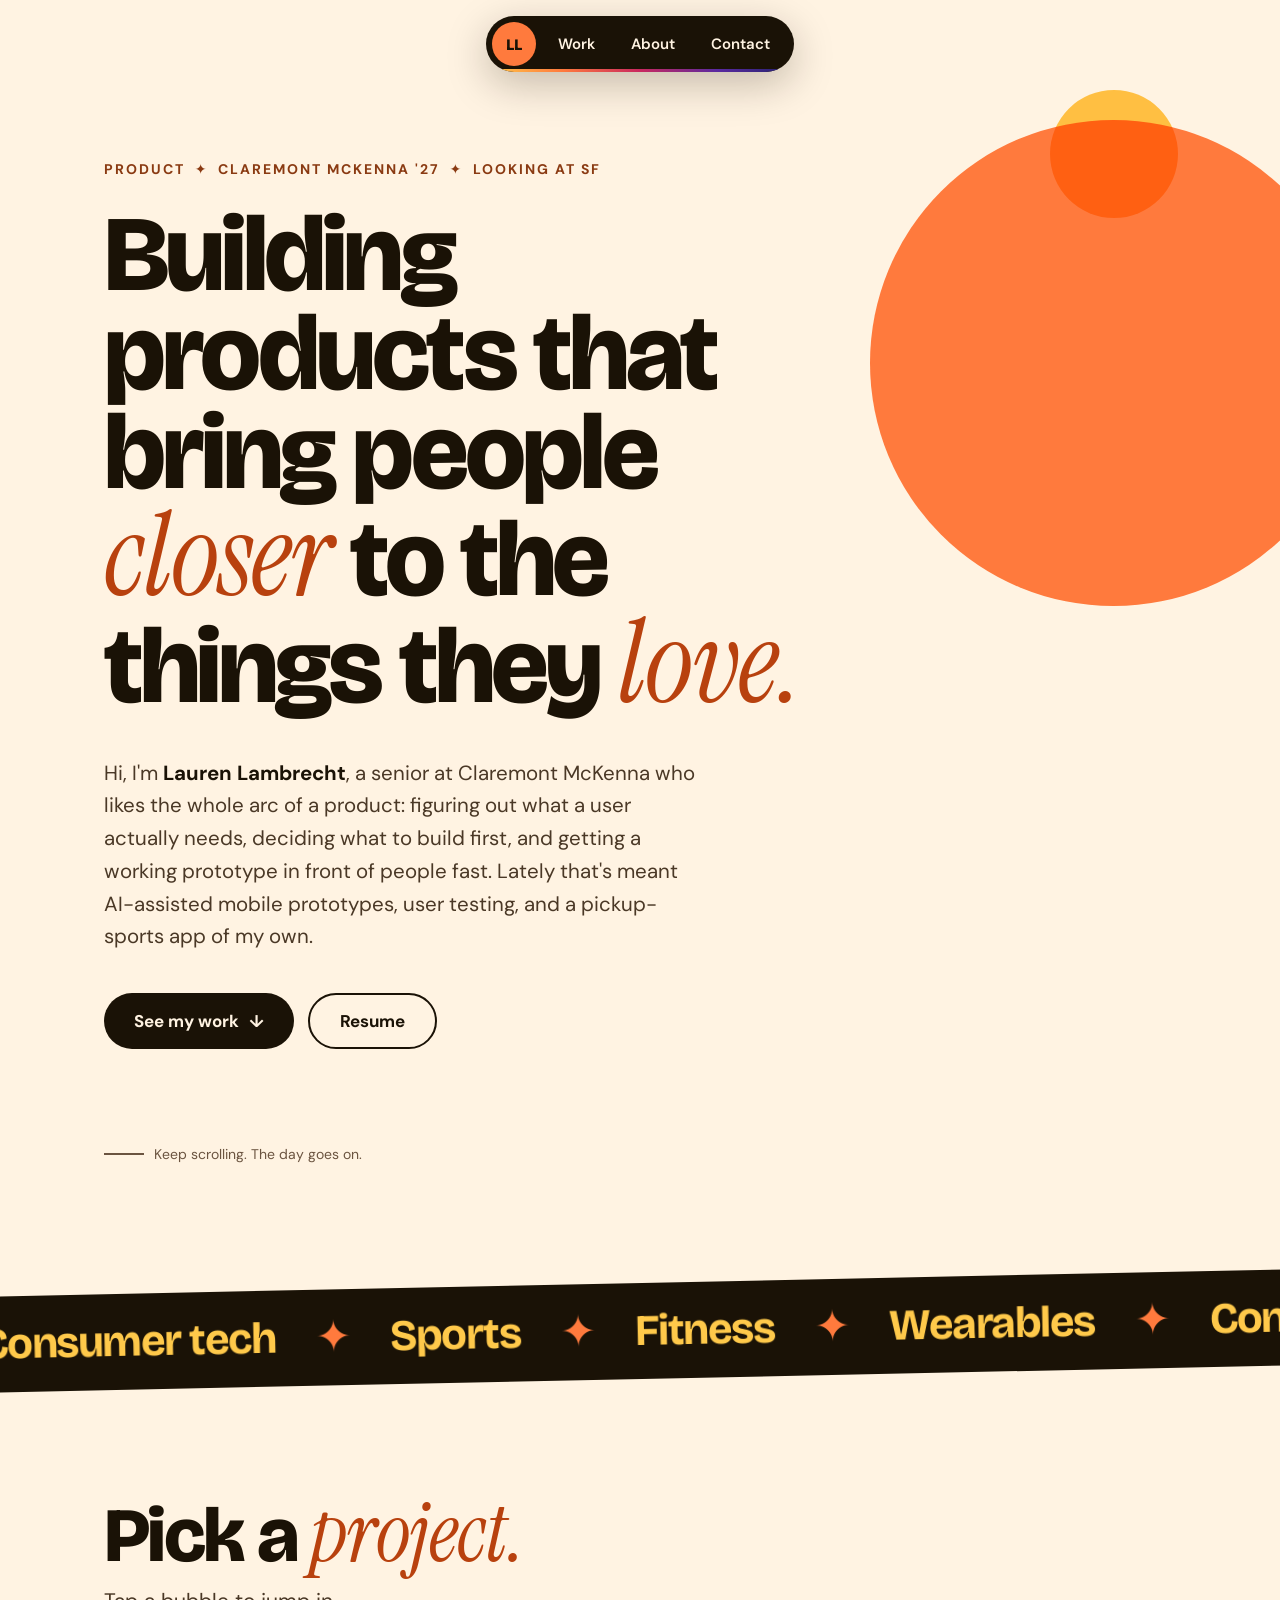
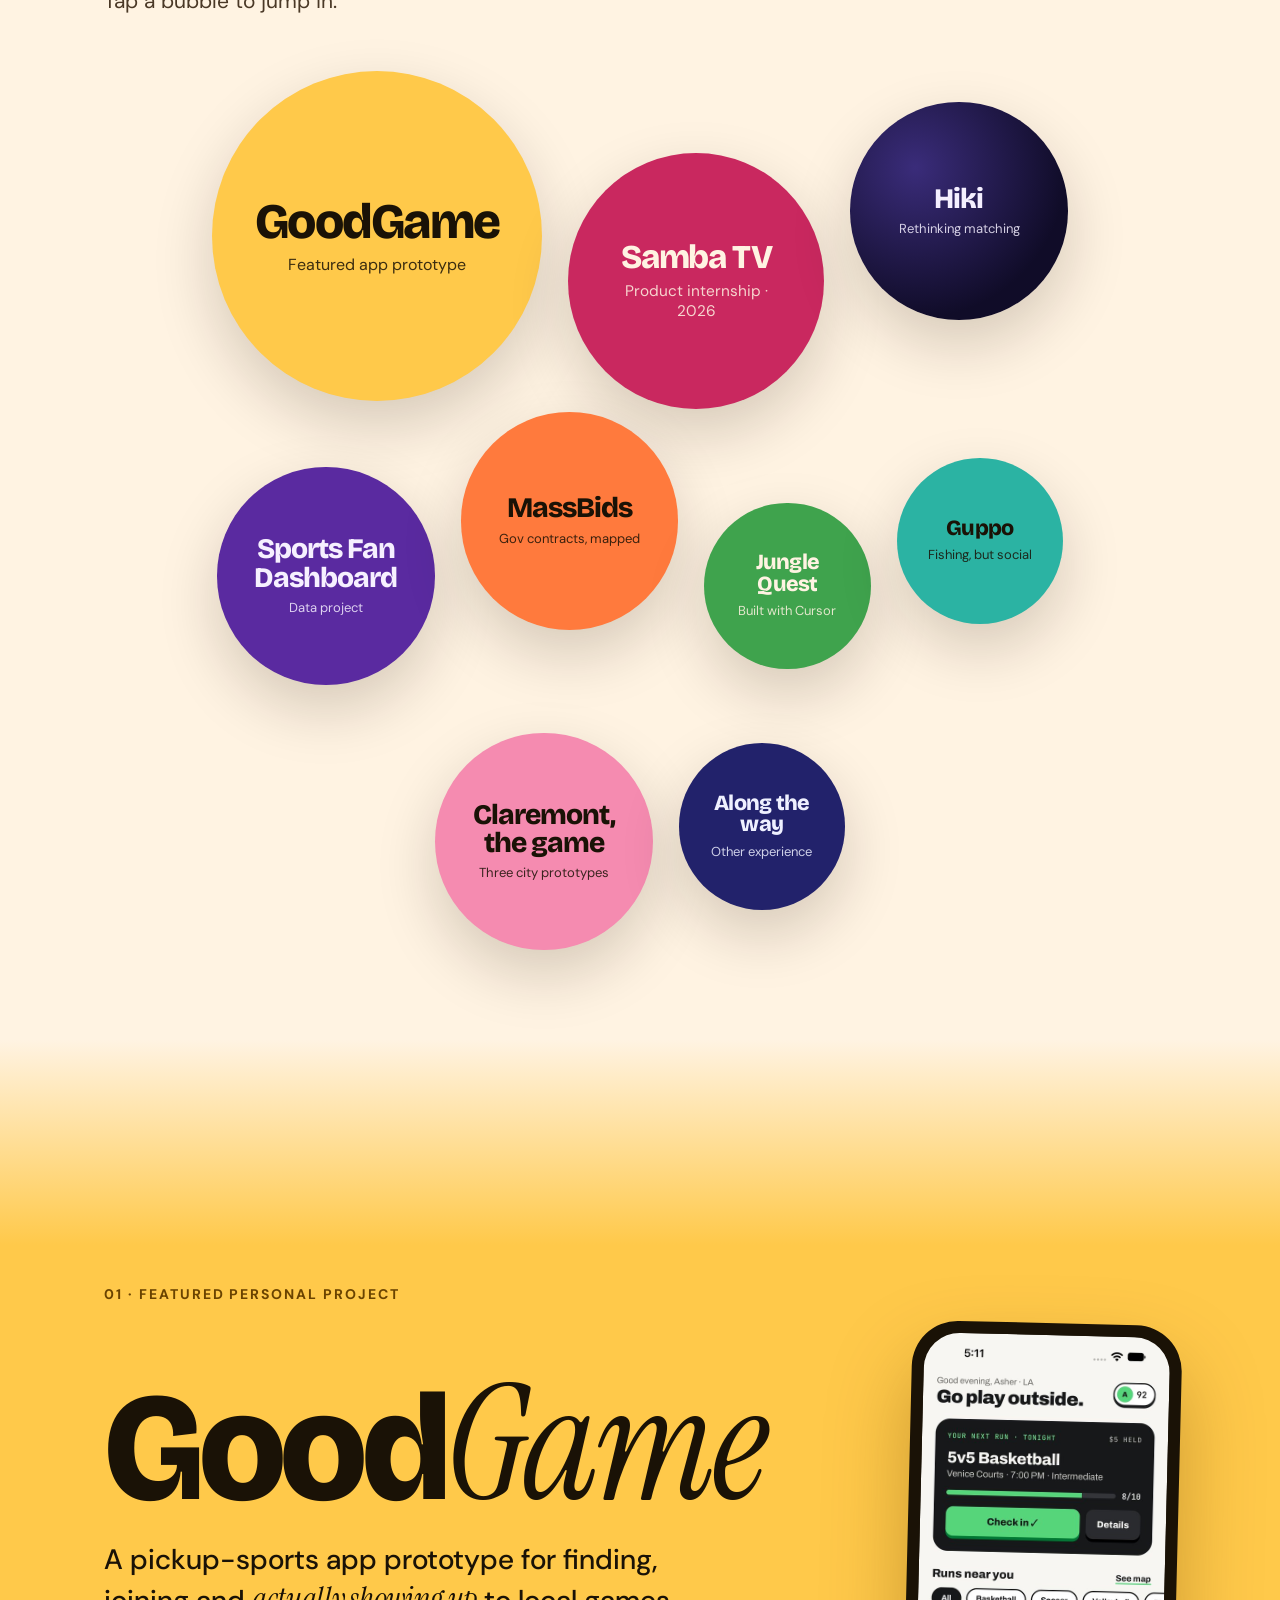
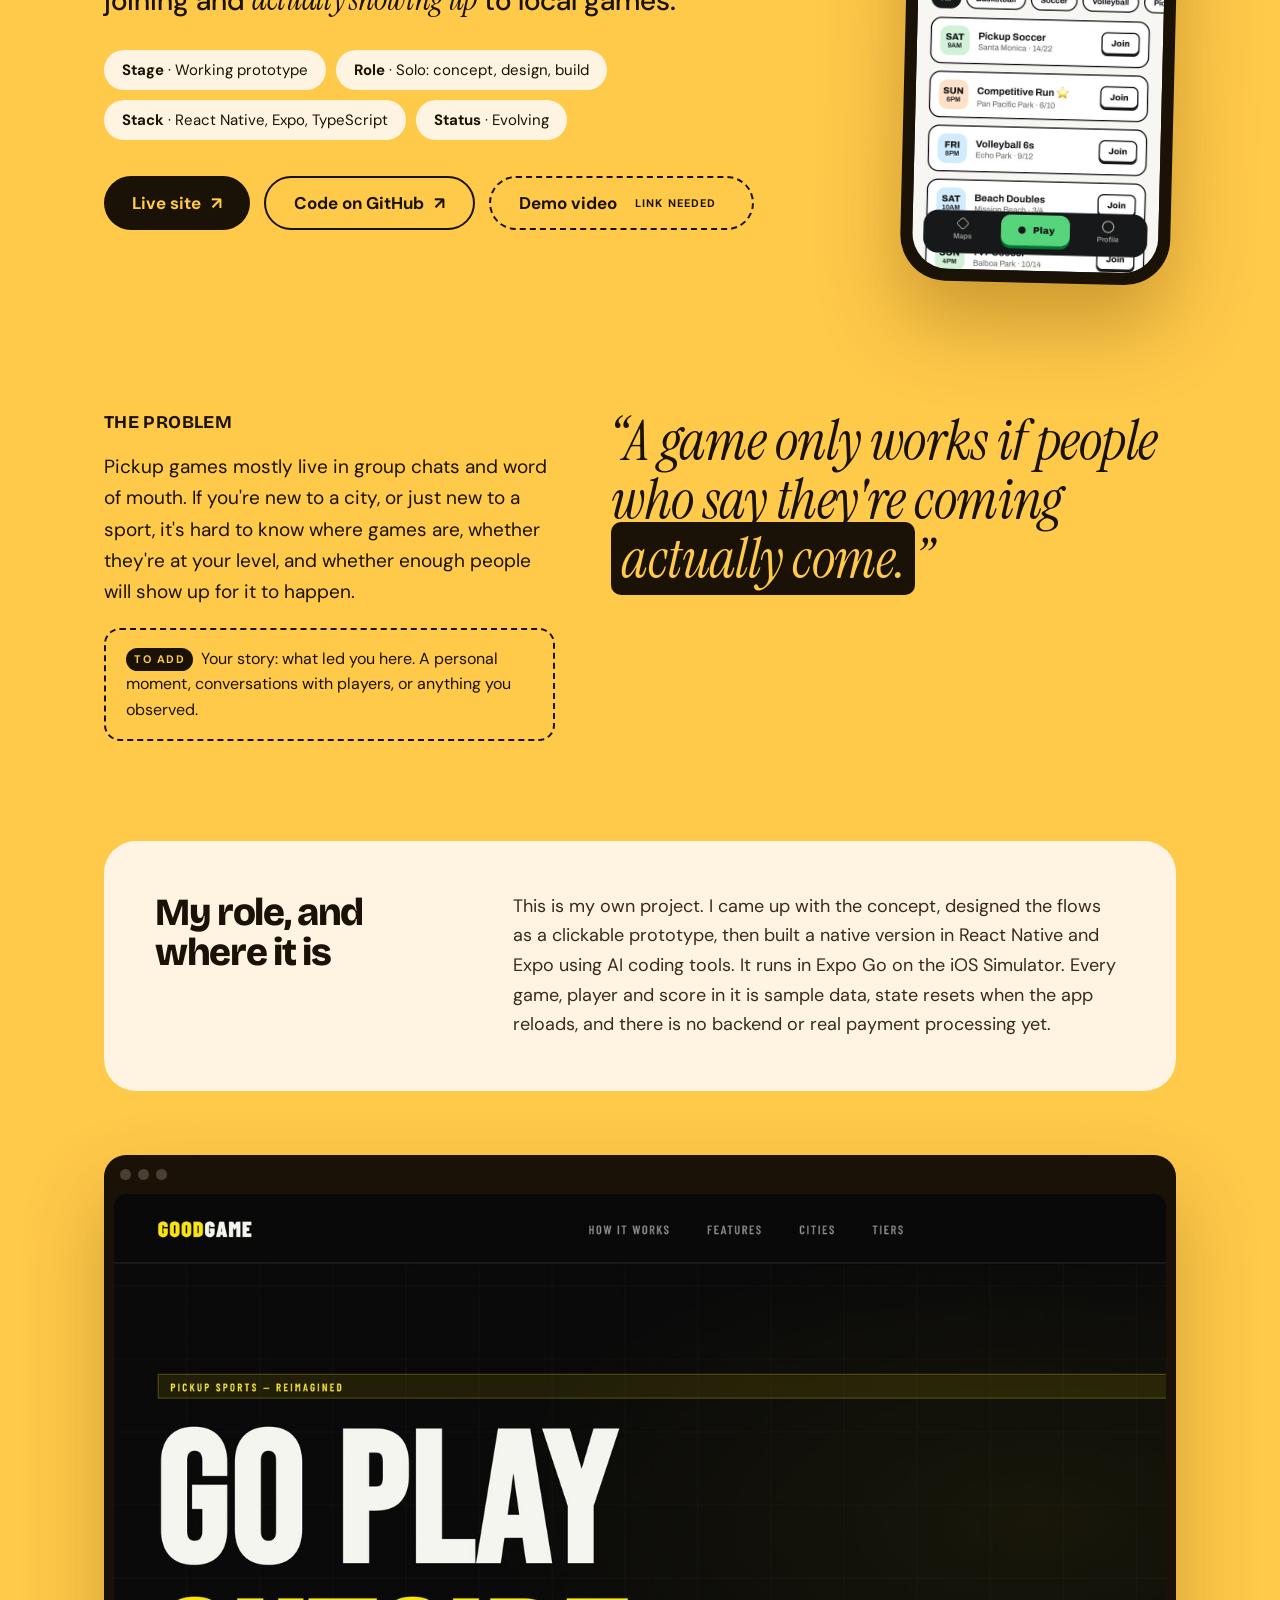
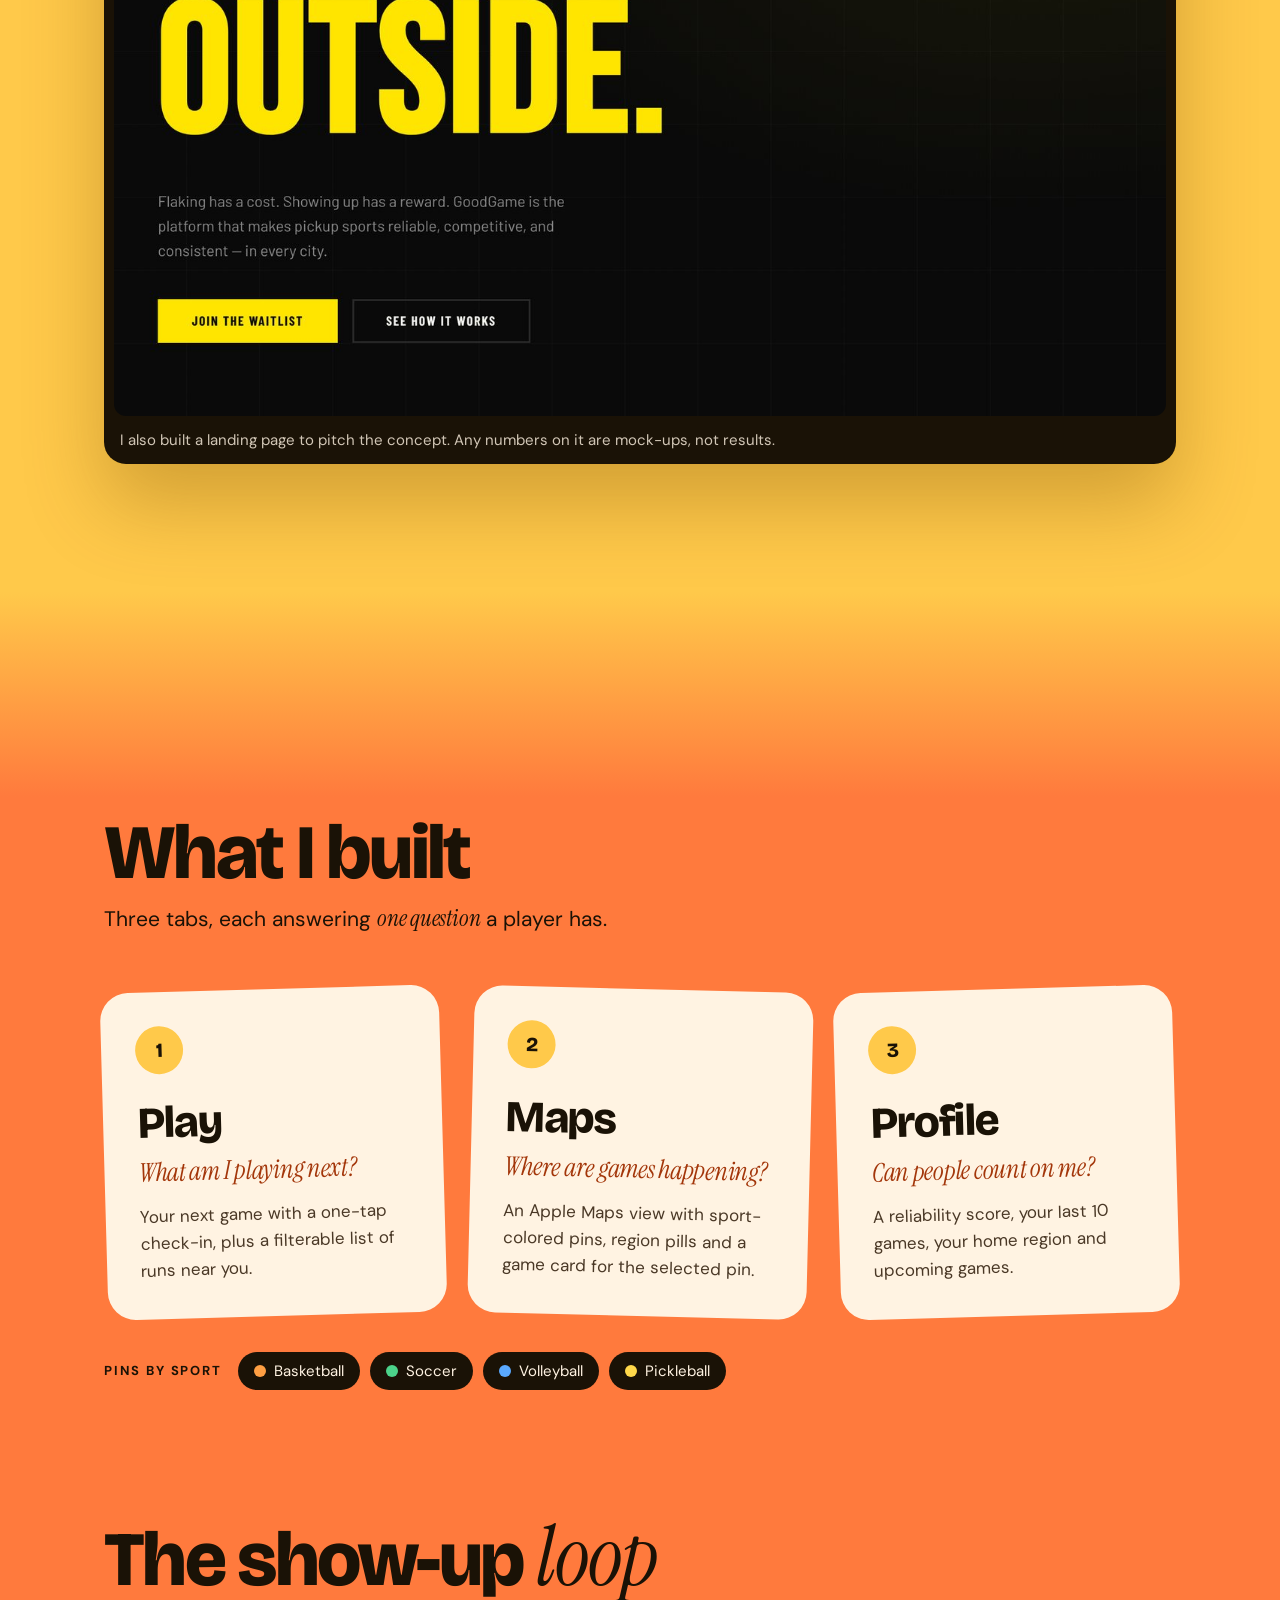
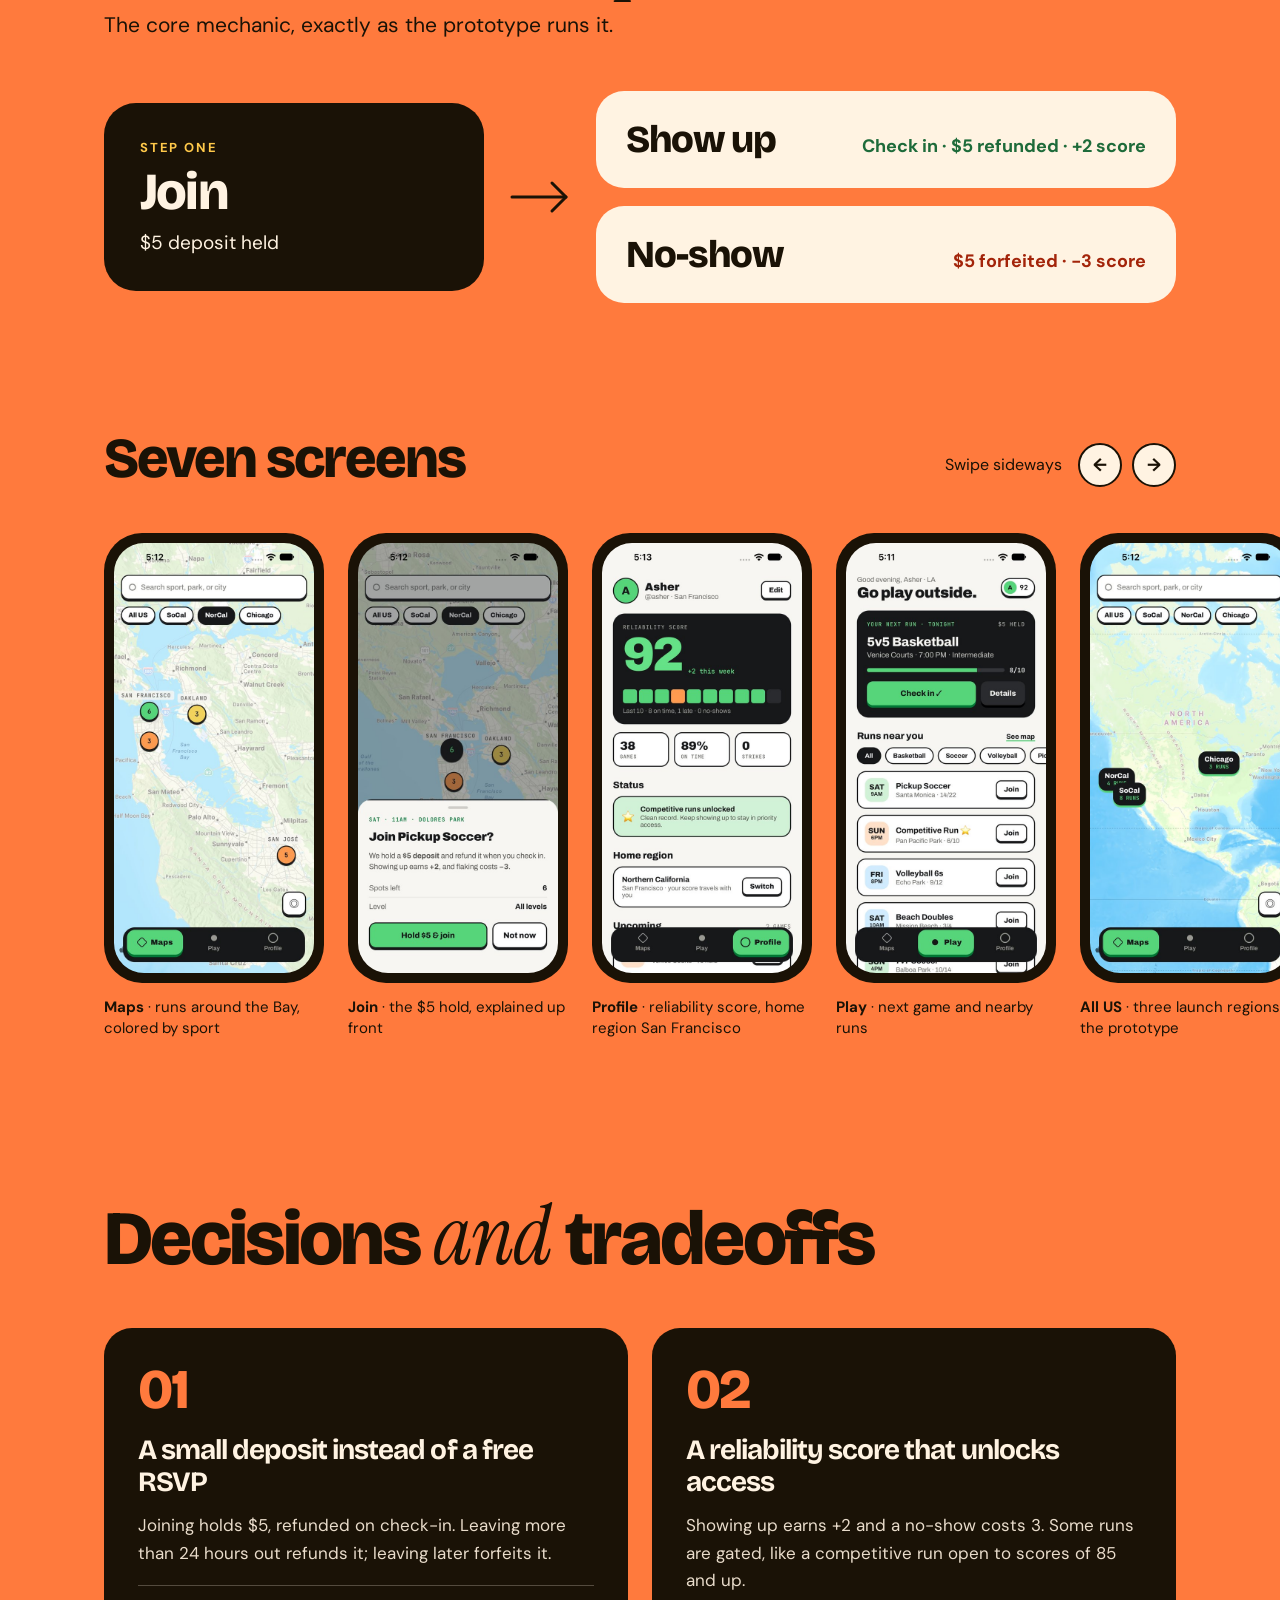
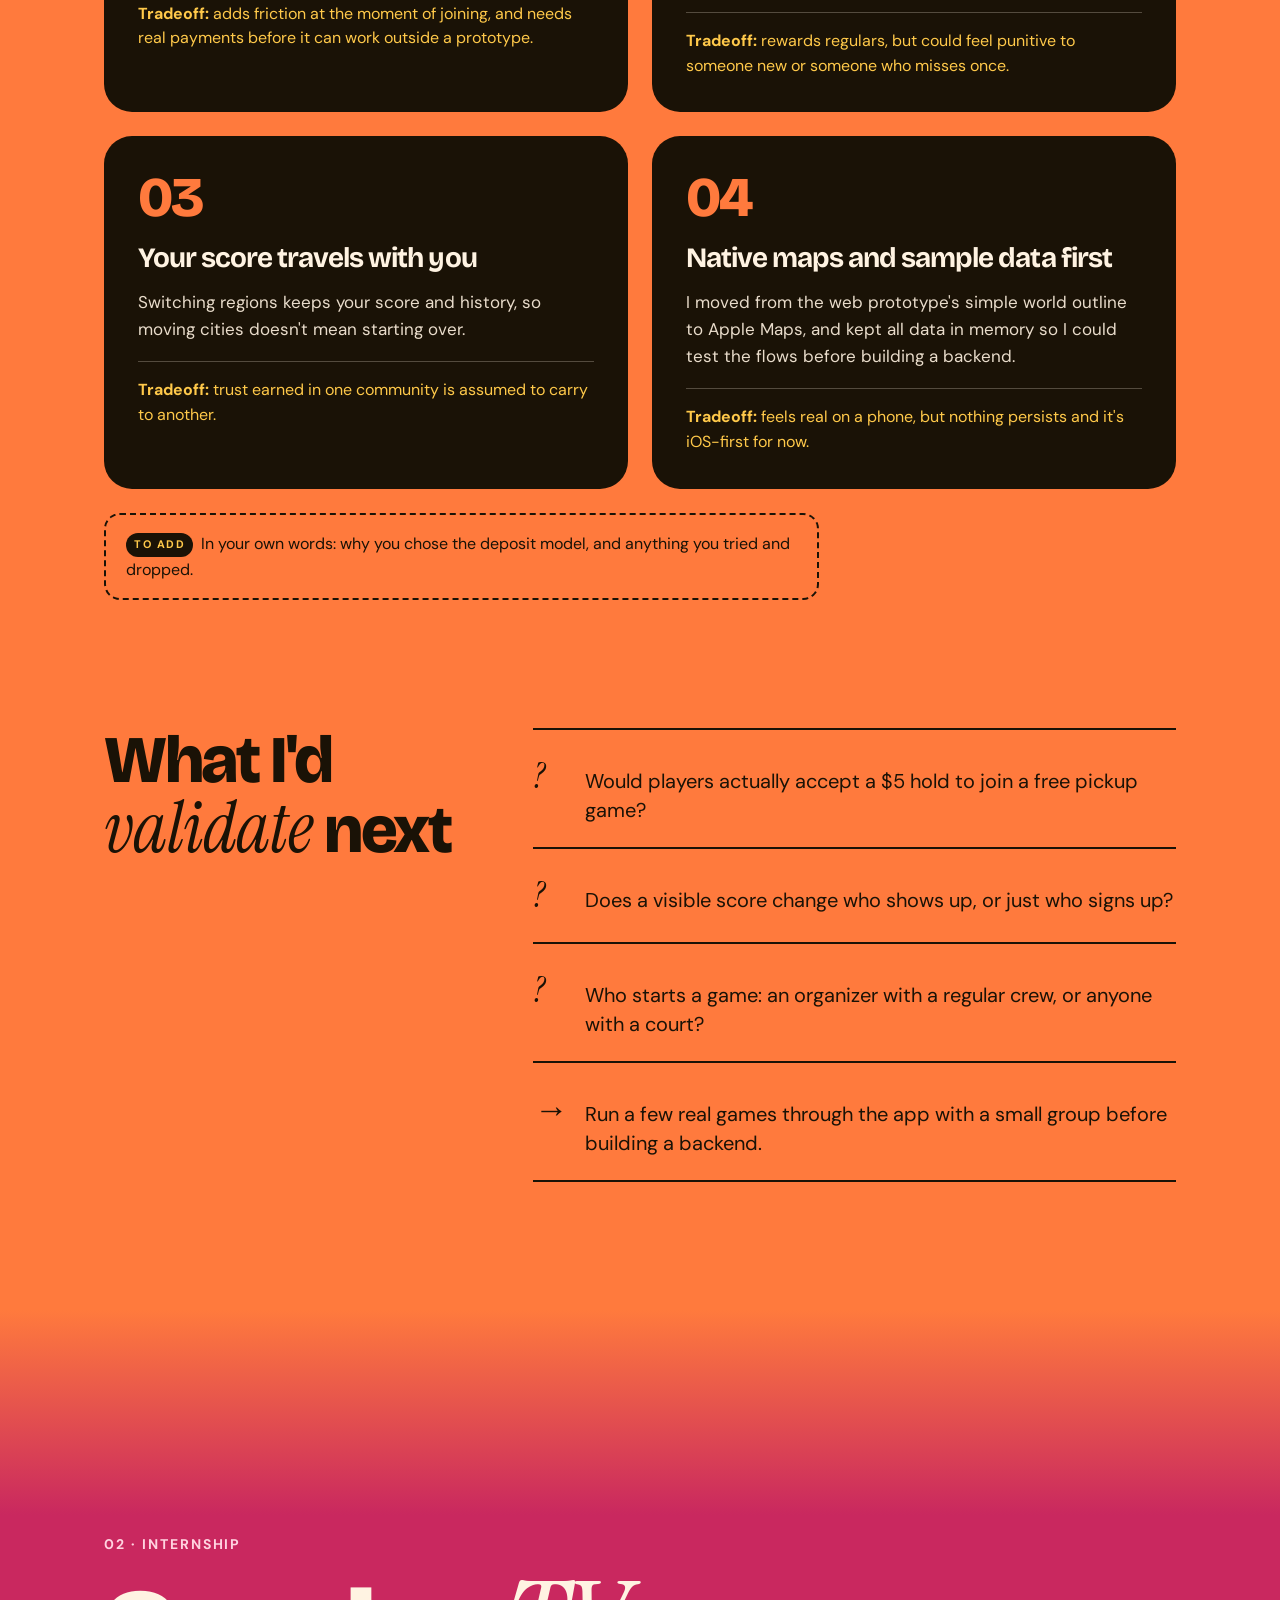
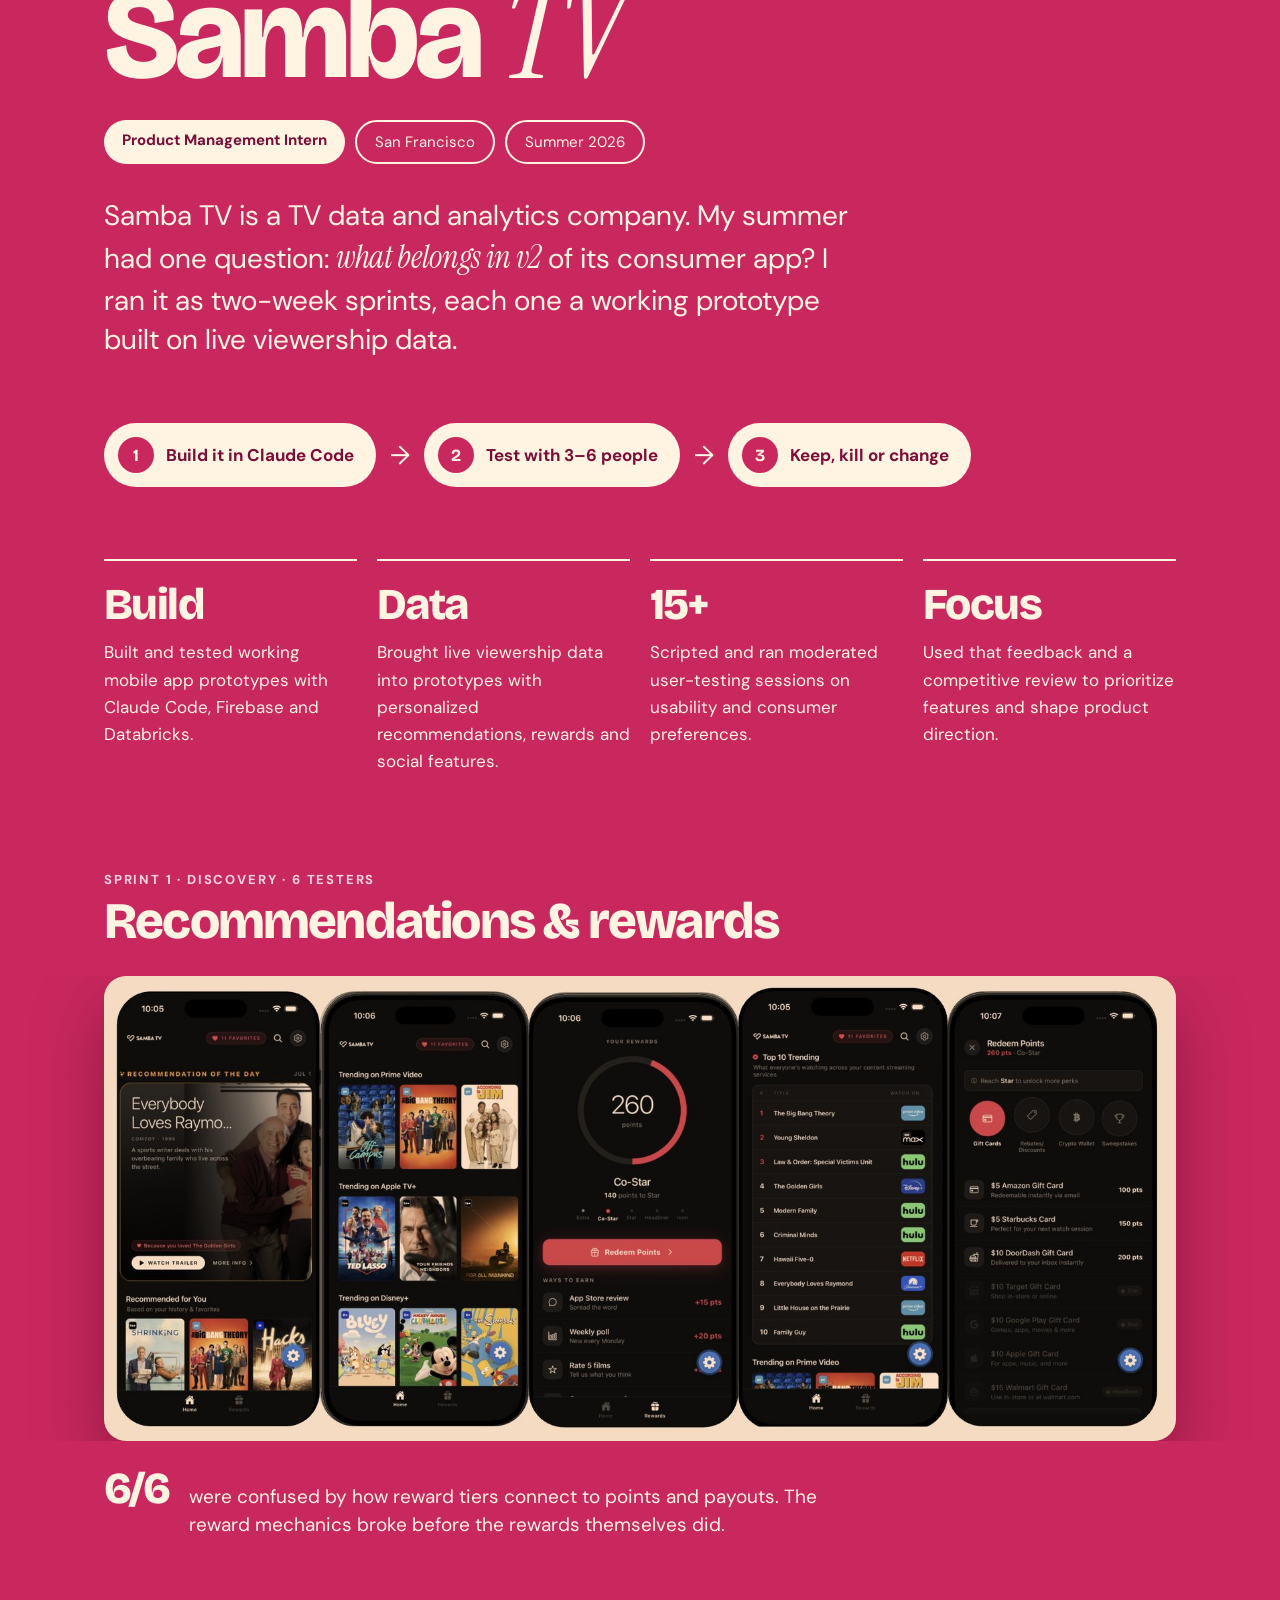
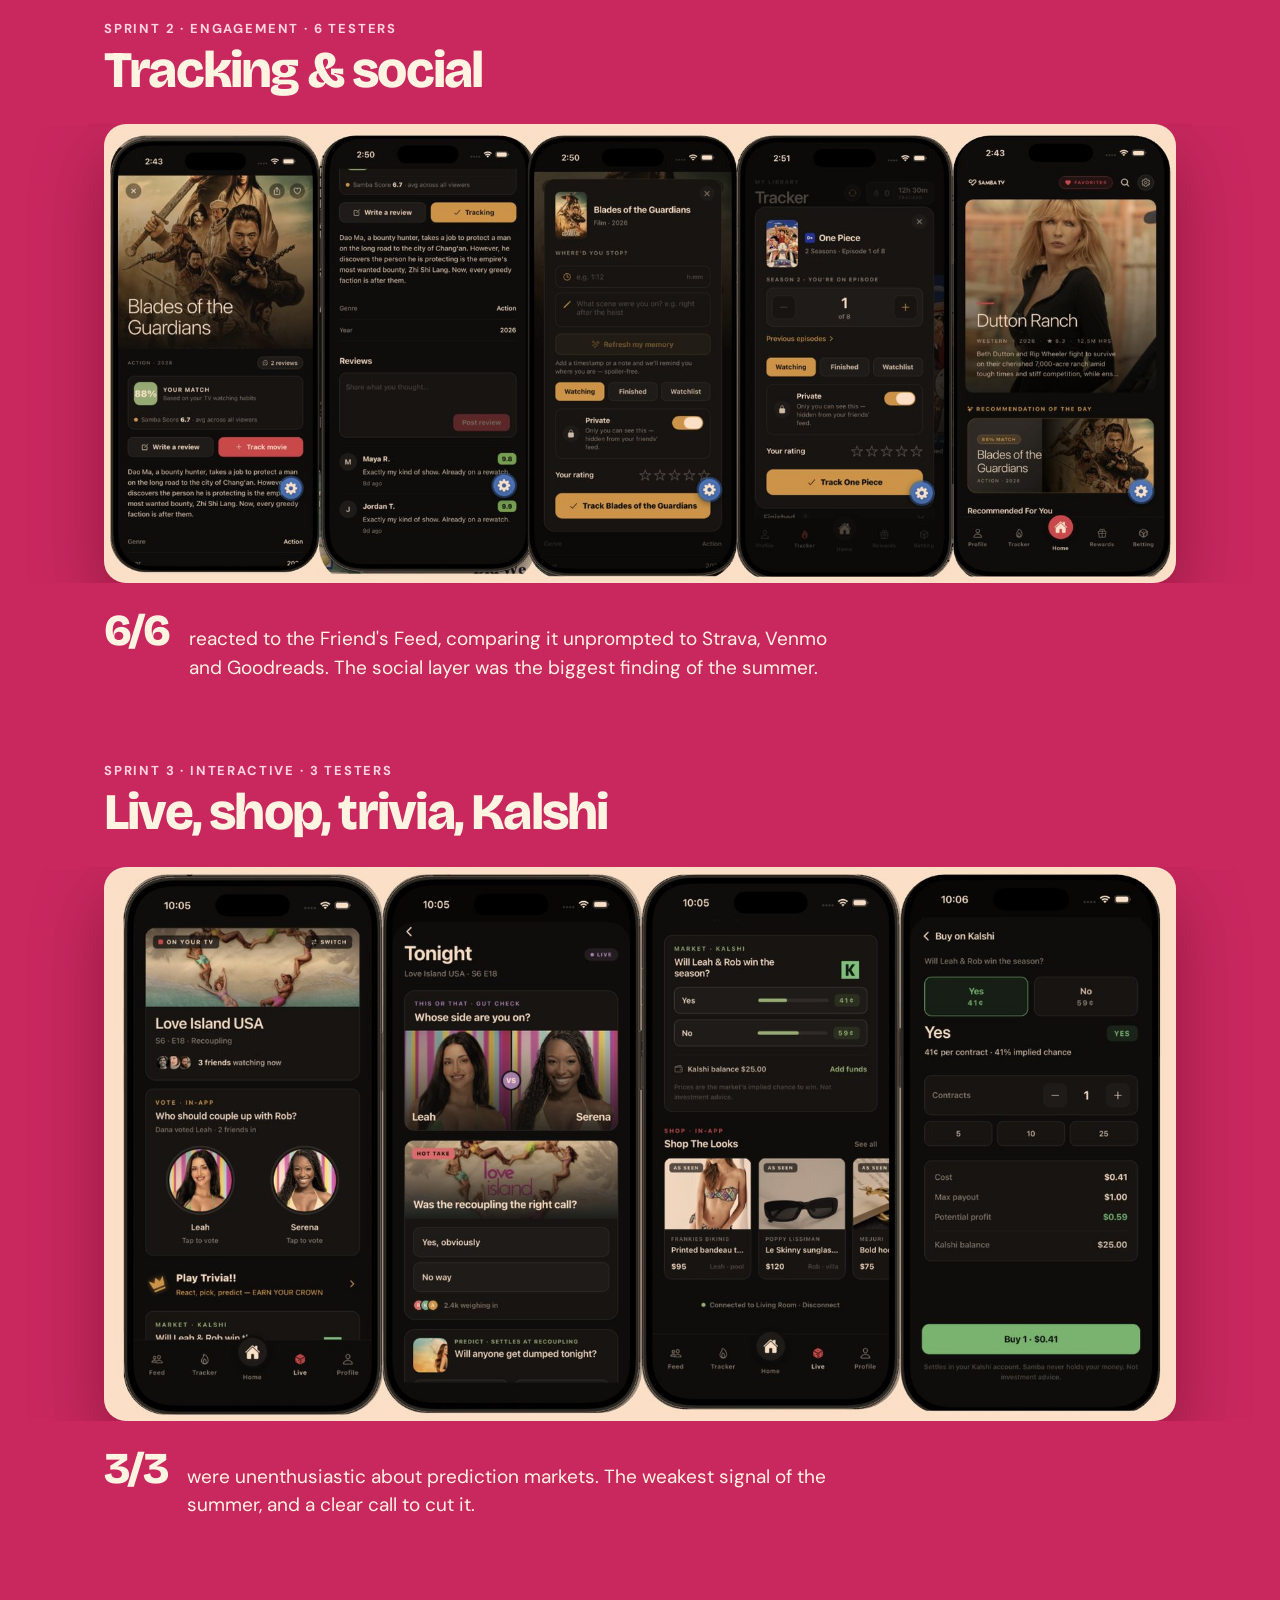
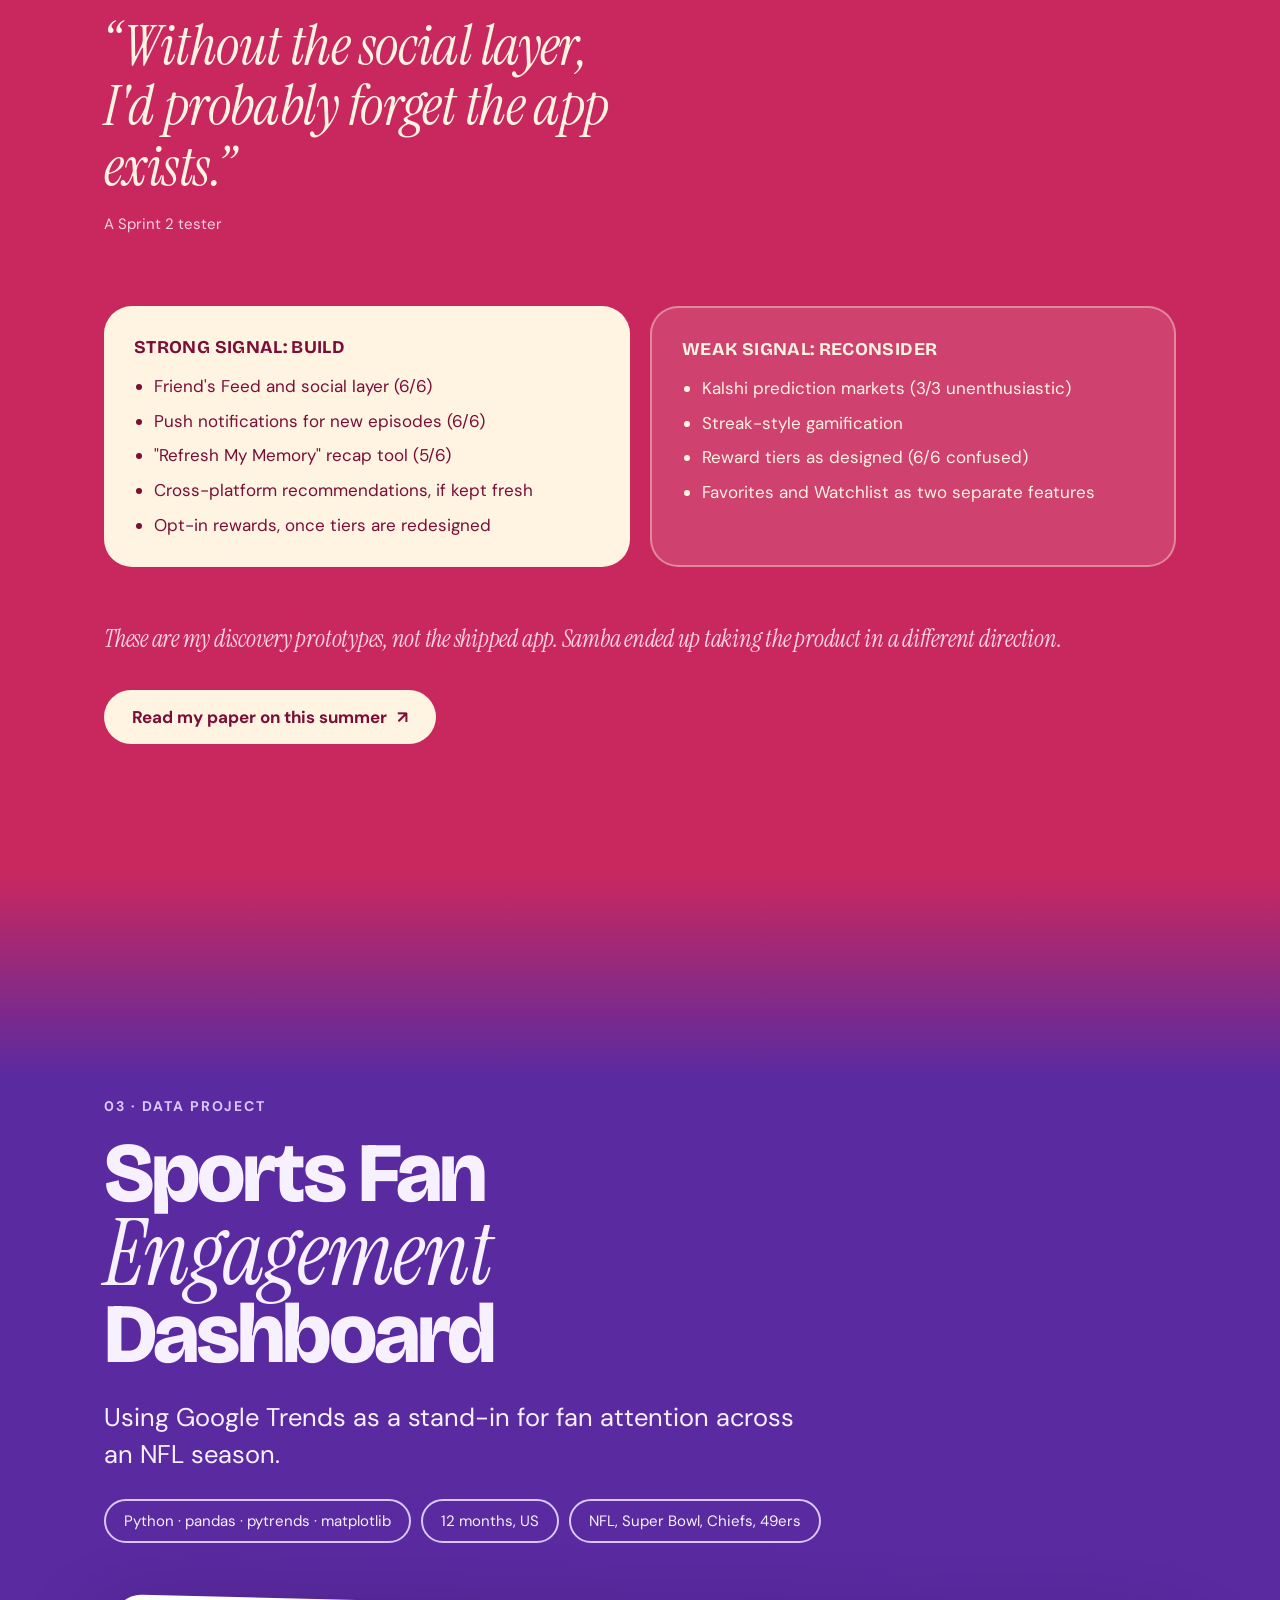
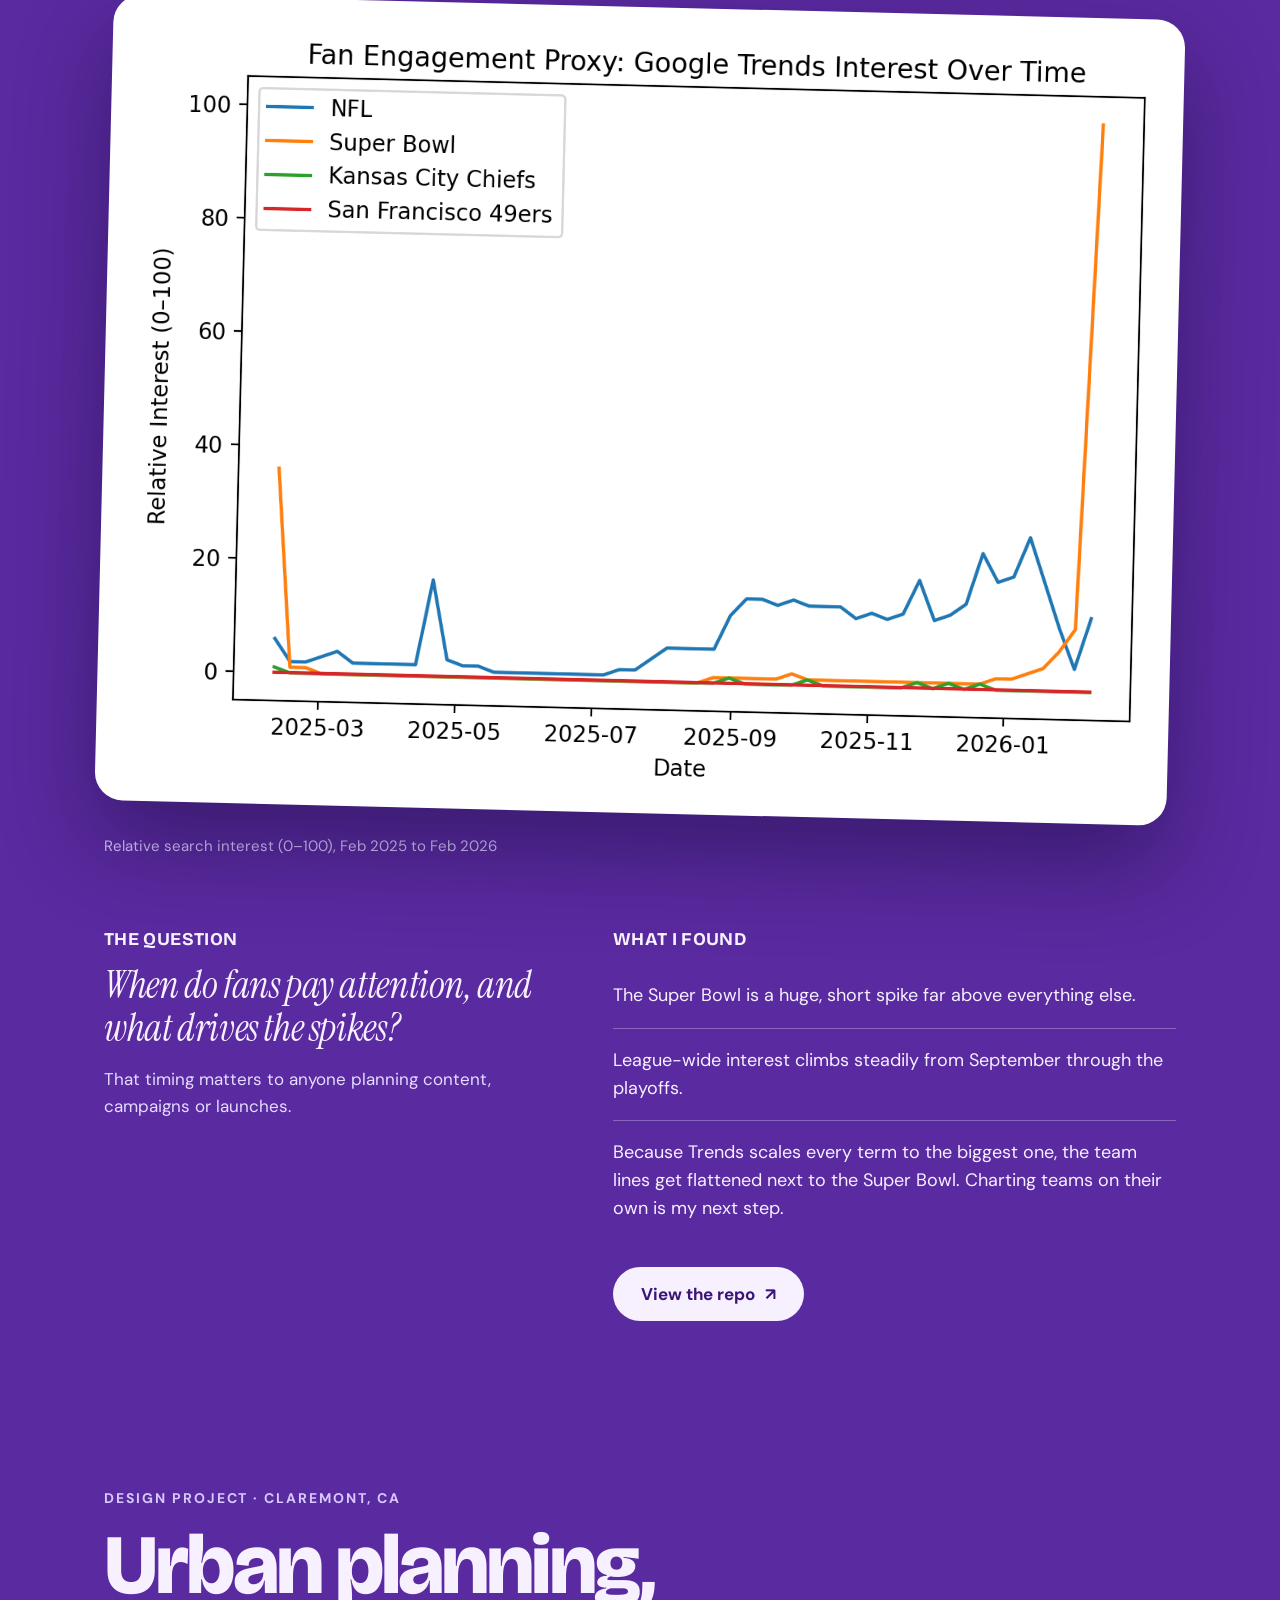
==== index.html @ 9592f9c4 "Add portfolio site draft Static HTML/CSS/JS site with all copy in content.js. Sections: hero, projec" ====
<!doctype html>
<html lang="en">
<head>
<meta charset="utf-8">
<meta name="viewport" content="width=device-width, initial-scale=1, viewport-fit=cover">
<title>Lauren Lambrecht</title>
<meta name="claude:viewport-fit-sides" content="cover">
<meta name="description" content="Lauren Lambrecht: product work, prototypes and case studies.">
<link rel="preconnect" href="https://fonts.googleapis.com">
<link rel="preconnect" href="https://fonts.gstatic.com" crossorigin>
<link rel="stylesheet" href="https://fonts.googleapis.com/css2?family=Bricolage+Grotesque:opsz,wght@12..96,400..800&family=DM+Sans:opsz,wght@9..40,400..700&family=Instrument+Serif:ital@0;1&display=swap">
<link rel="stylesheet" href="styles.css">
</head>
<body>
<div class="ll">
<a class="skip" href="#work">Skip to work</a>

<!-- Floating nav -->
<div class="nav-shell">
  <nav class="nav" aria-label="Sections">
    <a href="#top" class="nav-logo disp" aria-label="Lauren Lambrecht, back to top">LL</a>
    <div class="navlinks">
      <a href="#work">Work</a>
      <a href="#about">About</a>
      <a href="#contact">Contact</a>
    </div>
    <div class="nav-bar bar" aria-hidden="true"></div>
  </nav>
</div>

<!-- Dawn -->
<header id="top" class="hero"></header>
<div class="ticker" id="ticker"></div>

<main>
  <!-- Project picker: bubbles that zoom into each section -->
  <section class="picker" id="work" aria-labelledby="picker-h"></section>
  <div class="fade f-dawn" aria-hidden="true"></div>

  <!-- Morning: GoodGame -->
  <section class="sky sky-morning" id="goodgame" aria-labelledby="gg-h"></section>
  <div class="fade f-noon" aria-hidden="true"></div>
  <!-- Noon: GoodGame continued -->
  <section class="sky sky-noon" id="goodgame-more" aria-labelledby="built-h"></section>
  <div class="fade f-afternoon" aria-hidden="true"></div>
  <!-- Afternoon: Samba TV -->
  <section class="sky sky-afternoon" id="samba" aria-labelledby="samba-h"></section>
  <div class="fade f-dusk" aria-hidden="true"></div>
  <!-- Dusk: Sports data -->
  <section class="sky sky-dusk" id="sports" aria-labelledby="sports-h"></section>
  <!-- Dusk: urban planning prototypes -->
  <section class="sky sky-dusk" id="urban" aria-labelledby="urban-h"></section>
  <div class="fade f-evening" aria-hidden="true"></div>
  <!-- Evening: smaller projects with live demos, then other experience -->
  <section class="sky sky-evening" id="playground" aria-labelledby="play-h"></section>
  <section class="sky sky-evening" id="more" aria-labelledby="more-h"></section>
</main>
<div class="fade f-night" aria-hidden="true"></div>

<!-- Night -->
<div class="night">
  <svg class="stars" aria-hidden="true" viewBox="0 0 1440 1600" preserveAspectRatio="xMidYMid slice">
    <g fill="#FFF3E2">
      <circle class="tw" cx="80" cy="60" r="2"/><circle cx="230" cy="180" r="1.5"/><circle class="tw" cx="410" cy="90" r="2.5"/><circle cx="620" cy="40" r="1.5"/><circle class="tw" cx="780" cy="150" r="2"/><circle cx="960" cy="70" r="1.5"/><circle class="tw" cx="1120" cy="200" r="2"/><circle cx="1320" cy="110" r="2.5"/><circle cx="150" cy="420" r="1.5"/><circle class="tw" cx="340" cy="560" r="2"/><circle cx="1240" cy="480" r="1.5"/><circle class="tw" cx="1390" cy="640" r="2"/><circle cx="60" cy="820" r="2"/><circle class="tw" cx="1180" cy="900" r="1.5"/><circle cx="700" cy="980" r="1.5"/><circle class="tw" cx="260" cy="1120" r="2"/><circle cx="1000" cy="1180" r="2"/><circle class="tw" cx="1340" cy="1320" r="1.5"/><circle cx="120" cy="1460" r="1.5"/><circle class="tw" cx="560" cy="1400" r="2"/>
    </g>
  </svg>
  <section id="about" aria-labelledby="about-h"></section>
  <section id="contact" aria-labelledby="contact-h"></section>
  <footer class="foot wrap">
    <span>© <span id="yr"></span> Lauren Lambrecht</span>
    <a href="#top">Back to sunrise <span aria-hidden="true">↑</span></a>
  </footer>
</div>
</div>

<div class="zoom" id="zoom" aria-hidden="true"></div>

<script src="content.js"></script>
<script src="main.js"></script>
</body>
</html>
---- styles.css ----
/* "Dawn to dusk": the page moves through one day as you scroll, sunrise at the top, night at the contact section.
   Deliberately one look (no dark mode): every section sets its own background and text color. */
:root {
  --ink: #1A1206;
  --cream: #FFF3E2;
  --dawn: #FFF3E2;
  --morning: #FFC94A;
  --noon: #FF7A3D;
  --afternoon: #C9285F;
  --dusk: #5A2AA0;
  --evening: #22226B;
  --night: #100C28;
  --ink-soft: #4A3826;
  --brown: #6B5440;
  --rust: #B8410E;
  --rust-2: #A3360A;
  --amber: #8A3A12;
  --ochre: #6A4300;
  --good: #1E6B3A;
  --bad: #A3240A;
  --pink-ink: #7A0E36;
  --pink-soft: #FFD3E0;
  --lilac: #D9C8FF;
  --lilac-text: #E6DCFF;
  --lilac-ink: #3B1478;
  --violet-text: #F6F0FF;
  --indigo-text: #EEF0FF;
  --indigo-mute: #B9BDF5;
  --night-text: #F4EFFF;
  --night-body: #DCD5F5;
  --night-mute: #A9A2D6;
  --bb: #FF9F43; --sc: #4CD38A; --vb: #5AA9FF; --pb: #FFD84A;
  --hob-pink: #F58BB0; --hob-lilac: #B79BFF;

  --f-disp: "Bricolage Grotesque", system-ui, sans-serif;
  --f-body: "DM Sans", system-ui, -apple-system, "Segoe UI", sans-serif;
  --f-ser: "Instrument Serif", Georgia, "Times New Roman", serif;

  --gut: max(20px, env(safe-area-inset-left, 0px));
  color-scheme: light;
}
@media (min-width: 720px) { :root { --gut: max(clamp(20px, 5vw, 64px), env(safe-area-inset-left, 0px)); } }

*, *::before, *::after { box-sizing: border-box; }
html { scroll-behavior: smooth; }
body { margin: 0; background: var(--night); color: var(--ink); }
body::before { content: ""; position: fixed; inset: 0 0 auto; height: env(safe-area-inset-top, 0px); z-index: 40; background: var(--ink); }
img { max-width: 100%; display: block; }
a { color: inherit; }
a:hover { opacity: .78; }
:focus-visible { outline: 3px solid var(--noon); outline-offset: 3px; border-radius: 6px; }

.ll { font-family: var(--f-body); color: var(--ink); background: var(--dawn); overflow-x: clip; -webkit-font-smoothing: antialiased; }
:where(.ll) :where(h1, h2, h3, h4, p) { margin: 0; }
.ll h1, .ll h2, .ll h3 { text-wrap: balance; }
.disp { font-family: var(--f-disp); letter-spacing: -0.035em; }
.ser { font-family: var(--f-ser); font-style: italic; font-weight: 400; letter-spacing: -0.01em; font-size: 1.08em; }

.wrap {
  max-width: 1200px; margin-inline: auto;
  padding-left: max(var(--gut), env(safe-area-inset-left, 0px));
  padding-right: max(var(--gut), env(safe-area-inset-right, 0px));
}
.skip { position: absolute; left: -999px; top: 8px; z-index: 50; background: var(--ink); color: var(--cream); padding: 8px 12px; border-radius: 8px; }
.skip:focus { left: 16px; }

/* Motion helpers */
.tl { transform: rotate(-1.6deg); }
.tr { transform: rotate(1.4deg); }
.lift { transition: transform .35s cubic-bezier(.2,.8,.2,1); }
.lift:hover { transform: rotate(0deg) translateY(-8px); }
@keyframes ll-tick { to { transform: translateX(-50%); } }
@keyframes ll-rise { from { opacity: 0; transform: translateY(56px); } to { opacity: 1; transform: none; } }
@keyframes ll-sink { from { transform: translateY(0) scale(1); } to { transform: translateY(560px) scale(1.35); } }
@keyframes ll-bar { from { transform: scaleX(0); } to { transform: scaleX(1); } }
@keyframes ll-twinkle { 50% { opacity: .2; } }
@keyframes ll-bob { 50% { transform: translateY(8px); } }
.tick { animation: ll-tick 30s linear infinite; }
.tw { animation: ll-twinkle 3.2s ease-in-out infinite; }
.bob { animation: ll-bob 2.2s ease-in-out infinite; }
@supports (animation-timeline: view()) {
  .rv { animation: ll-rise linear both; animation-timeline: view(); animation-range: entry 0% entry 100%; }
  .sun { animation: ll-sink linear both; animation-timeline: scroll(root); animation-range: 0px 1100px; }
  .bar { animation: ll-bar linear both; animation-timeline: scroll(root); }
}
@media (prefers-reduced-motion: reduce) {
  html { scroll-behavior: auto; }
  .ll *, .ll *::before { animation: none !important; transition: none !important; }
}

/* Shared bits */
.eyebrow { font-size: 14px; font-weight: 700; letter-spacing: .14em; text-transform: uppercase; display: flex; flex-wrap: wrap; gap: 10px; align-items: center; }
.label { font-size: 18px; font-weight: 700; letter-spacing: .02em; text-transform: uppercase; }
.h-xl { font-size: clamp(44px, 6vw, 88px); line-height: .95; font-weight: 800; }
.h-l { font-size: clamp(36px, 4.4vw, 60px); line-height: 1; font-weight: 800; }
.h-l2 { font-size: clamp(40px, 5.2vw, 76px); line-height: .98; font-weight: 800; }
.intro { margin-top: 14px; font-size: 21px; }
.lead { margin-top: 32px; max-width: 760px; font-size: clamp(21px, 2.2vw, 30px); line-height: 1.4; }
.sub { margin-top: clamp(90px, 10vw, 130px); }
.actions { display: flex; flex-wrap: wrap; gap: 14px; margin-top: 36px; }
.actions.center { justify-content: center; }
.chips { display: flex; flex-wrap: wrap; gap: 10px; margin-top: 28px; }
.chip { padding: 10px 18px; border-radius: 999px; font-size: 15px; }
.chip-cream { background: var(--cream); }
.chip-cream-pink { background: var(--cream); color: var(--pink-ink); font-weight: 700; }
.chip-outline { border: 2px solid currentColor; }
.chip-sun { background: var(--morning); color: var(--ink); font-weight: 700; }
.chip-tang { background: var(--noon); color: var(--ink); font-weight: 700; }
.chip-pink { background: var(--hob-pink); color: var(--ink); font-weight: 700; }
.chip-lilac { background: var(--hob-lilac); color: var(--ink); font-weight: 700; }

.btn, .pill { display: inline-flex; align-items: center; gap: 10px; min-height: 54px; padding: 0 28px; border-radius: 999px; text-decoration: none; font-weight: 700; font-size: 17px; }
.btn-dark, .pill-dark { background: var(--ink); color: var(--cream); }
.pill-dark { color: var(--morning); }
.btn-line, .pill-line { border: 2px solid var(--ink); }
.pill-dashed { border: 2px dashed var(--ink); }
.pill-lilac { background: var(--violet-text); color: var(--lilac-ink); margin-top: 26px; }
.btn-sun { background: var(--morning); color: var(--ink); }
.btn-ghost { border: 2px solid var(--night-text); }
.btn-dashed { border: 2px dashed var(--night-text); }

/* Placeholders: clearly marked, readable on any section */
.todo-tag { display: inline-block; font-size: 11px; font-weight: 700; letter-spacing: .14em; text-transform: uppercase; padding: 3px 8px; border-radius: 999px; background: var(--ink); color: var(--morning); margin-right: 8px; vertical-align: middle; }
.todo-inline { font-size: 11px; font-weight: 700; letter-spacing: .1em; text-transform: uppercase; padding: 3px 8px; border-radius: 999px; background: var(--morning); color: var(--ink); }
.todo-box { margin-top: 20px; max-width: 65ch; font-size: 16px; line-height: 1.6; padding: 16px 20px; border-radius: 16px; border: 2px dashed currentColor; }

/* Nav */
.nav-shell { position: sticky; top: calc(16px + env(safe-area-inset-top, 0px)); z-index: 30; height: 0; display: flex; justify-content: center; padding: 0 16px; }
.nav { position: relative; display: flex; align-items: center; gap: 4px; background: var(--ink); color: var(--cream); border-radius: 999px; padding: 6px; box-shadow: 0 12px 40px rgba(26,18,6,.25); overflow: hidden; height: max-content; }
.nav-logo { display: flex; align-items: center; justify-content: center; width: 44px; height: 44px; border-radius: 999px; background: var(--noon); color: var(--ink); font-weight: 800; font-size: 16px; text-decoration: none; letter-spacing: -.02em; }
.navlinks { display: flex; }
.navlinks a { padding: 12px 18px; text-decoration: none; font-weight: 600; font-size: 15px; }
.nav-bar { position: absolute; left: 0; right: 0; bottom: 0; height: 3px; transform-origin: left center; background: linear-gradient(90deg, var(--morning), var(--noon), var(--afternoon), var(--dusk), var(--evening)); }

/* Sky transitions between sections */
.fade { height: clamp(120px, 16vw, 240px); }
.f-dawn { background: linear-gradient(var(--dawn), var(--morning)); }
.f-noon { background: linear-gradient(var(--morning), var(--noon)); }
.f-afternoon { background: linear-gradient(var(--noon), var(--afternoon)); }
.f-dusk { background: linear-gradient(var(--afternoon), var(--dusk)); }
.f-evening { background: linear-gradient(var(--dusk), var(--evening)); }
.f-night { background: linear-gradient(var(--evening), var(--night)); }
.sky { padding-block: 20px clamp(100px, 10vw, 140px); }
.sky-morning { background: var(--morning); padding-top: 40px; }
.sky-noon { background: var(--noon); }
.sky-afternoon { background: var(--afternoon); color: var(--cream); }
.sky-dusk { background: var(--dusk); color: var(--violet-text); }
.sky-evening { background: var(--evening); color: var(--indigo-text); }

/* Dawn: hero */
.hero { position: relative; overflow: hidden; padding-block: 160px 120px; background: var(--dawn); }
.sun { position: absolute; border-radius: 50%; aspect-ratio: 1; }
.sun-big { right: -6vw; top: 120px; width: clamp(260px, 38vw, 560px); background: var(--noon); }
.sun-small { right: 8vw; top: 90px; width: clamp(90px, 10vw, 150px); background: var(--morning); mix-blend-mode: multiply; }
.hero-in { position: relative; }
.hero .eyebrow { color: var(--amber); }
.hero-h { margin-top: 28px; font-size: clamp(52px, 8.4vw, 132px); line-height: .92; font-weight: 800; max-width: 11.5ch; }
.accent { color: var(--rust); }
.hero-body { margin-top: 40px; max-width: 600px; font-size: clamp(18px, 1.6vw, 21px); line-height: 1.6; color: var(--ink-soft); }
.hero-body strong { color: var(--ink); }
.hero .actions { margin-top: 40px; }
.hero .btn { min-height: 56px; padding: 0 30px; }
.scroll-hint { margin-top: 96px; font-size: 14px; color: var(--brown); display: flex; align-items: center; gap: 10px; }
.scroll-hint span { display: inline-block; width: 40px; height: 2px; background: currentColor; }

.ticker { background: var(--ink); color: var(--morning); overflow: hidden; padding: 22px 0; transform: rotate(-1.2deg); margin: 0 -20px; position: relative; z-index: 2; }
.tick { display: flex; width: max-content; gap: 40px; font-size: clamp(28px, 3.4vw, 46px); font-weight: 700; white-space: nowrap; }
.tick-star { color: var(--noon); }

/* Project picker: floating bubbles in each section's sky color */
.picker { position: relative; background: var(--dawn); padding-block: clamp(80px, 9vw, 120px) clamp(60px, 7vw, 100px); scroll-margin-top: 0; }
.picker .intro { color: var(--ink-soft); }
.bubbles { list-style: none; margin: 48px auto 0; display: flex; flex-wrap: wrap; justify-content: center; align-items: center; gap: clamp(14px, 3vw, 36px); }
.bubble-slot { animation: ll-float 6s ease-in-out infinite; animation-delay: var(--d); }
@keyframes ll-float { 50% { transform: translateY(-14px); } }
.b-xl { --s: clamp(220px, 26vw, 330px); }
.b-l  { --s: clamp(190px, 20vw, 260px); }
.b-m  { --s: clamp(160px, 17vw, 220px); }
.b-s  { --s: clamp(140px, 13vw, 170px); }
@media (min-width: 900px) {
  .bubble-slot { margin-top: var(--y); }
  .bubbles { gap: 18px 26px; max-width: 1100px; }
}
.bubble {
  width: var(--s); max-width: 100%; aspect-ratio: 1; border-radius: 50%;
  display: flex; flex-direction: column; align-items: center; justify-content: center; gap: 8px;
  text-align: center; padding: 14%; text-decoration: none;
  box-shadow: 0 24px 60px rgba(26,18,6,.18);
  transition: transform .35s cubic-bezier(.2,.8,.2,1), box-shadow .35s ease;
}
.bubble:hover { opacity: 1; transform: scale(1.06); box-shadow: 0 32px 80px rgba(26,18,6,.28); }
.bubble:active { transform: scale(.98); }
.bubble-t { font-weight: 800; font-size: calc(var(--s) * .13); line-height: 1; }
.b-xl .bubble-t { font-size: calc(var(--s) * .15); }
.bubble-s { font-size: clamp(13px, calc(var(--s) * .06), 16px); line-height: 1.3; opacity: .85; }
.tone-morning { background: var(--morning); color: var(--ink); }
.tone-afternoon { background: var(--afternoon); color: var(--cream); }
.tone-dusk { background: var(--dusk); color: var(--violet-text); }
.tone-evening { background: var(--evening); color: var(--indigo-text); }
.tone-noon { background: var(--noon); color: var(--ink); }
.tone-night { background: radial-gradient(circle at 30% 30%, #3A2C7A, var(--night) 70%); color: var(--night-text); }
.tone-jungle { background: #3FA34D; color: var(--cream); }
.tone-teal { background: #2BB3A3; color: var(--ink); }
@media (max-width: 640px) { .bubbles { gap: 12px 8px; } }

.zoom { position: fixed; inset: 0; z-index: 60; pointer-events: none; opacity: 0; clip-path: circle(var(--r, 0px) at var(--x, 50%) var(--y, 50%)); }
.zoom.grow { opacity: 1; clip-path: circle(150vmax at var(--x) var(--y)); transition: clip-path .5s cubic-bezier(.6,0,.3,1); }
.zoom.out { opacity: 0; transition: opacity .4s ease; }

/* Morning: GoodGame */
.sky-morning .eyebrow { color: var(--ochre); }
.gg-top { display: flex; flex-wrap: wrap; gap: 56px; align-items: center; margin-top: 20px; }
.gg-intro { flex: 999 1 520px; min-width: 0; }
.gg-title { font-size: clamp(72px, 12vw, 184px); line-height: .85; font-weight: 800; }
.gg-title .ser { font-size: 1.05em; letter-spacing: -.02em; }
.gg-pitch { margin-top: 28px; font-size: clamp(22px, 2.2vw, 30px); line-height: 1.35; max-width: 620px; font-weight: 500; }
.gg-pitch .ser { font-size: 1.12em; }
.gg-phone { flex: 1 1 260px; display: flex; justify-content: center; }

.phone { width: 220px; max-width: 100%; aspect-ratio: 220 / 450; border-radius: 38px; background: var(--ink); padding: 10px; }
.phone.big { width: 270px; aspect-ratio: 270 / 560; border-radius: 46px; padding: 12px; box-shadow: 0 40px 80px rgba(106,67,0,.35); }
.phone img { width: 100%; height: 100%; object-fit: cover; border-radius: 30px; }
.phone.big img { border-radius: 36px; }
.phone-ph { width: 100%; height: 100%; border-radius: 30px; background: var(--cream); display: flex; flex-direction: column; align-items: center; justify-content: center; gap: 10px; text-align: center; padding: 20px; font-size: 14px; line-height: 1.5; color: var(--brown); }
.phone.big .phone-ph { border-radius: 36px; }
.phone-ph .todo-tag { margin: 0; }
.phone-ph-t { font-size: 26px; font-weight: 800; color: var(--ink); }

.problem { margin-top: clamp(90px, 10vw, 140px); display: flex; flex-wrap: wrap; gap: 56px; }
.problem-text { flex: 1 1 340px; min-width: 0; }
.body-lg { margin-top: 18px; font-size: 19px; line-height: 1.65; max-width: 65ch; }
.pull { flex: 1.3 1 420px; margin: 0; min-width: 0; }
.pull p { font-size: clamp(38px, 4.4vw, 64px); line-height: 1.05; }
.pull mark { background: var(--ink); color: var(--morning); padding: 0 10px; border-radius: 10px; -webkit-box-decoration-break: clone; box-decoration-break: clone; }

.role-card { margin-top: 100px; background: var(--cream); border-radius: 32px; padding: clamp(28px, 4vw, 52px); display: flex; flex-wrap: wrap; gap: 32px; align-items: flex-start; }
.role-card h3 { flex: 1 1 220px; font-size: clamp(30px, 3vw, 42px); line-height: 1.05; font-weight: 800; }
.role-card p { flex: 2 1 400px; min-width: 0; font-size: 18px; line-height: 1.65; color: #3A2A1A; }

/* Noon: GoodGame continued */
.tabs { margin-top: 56px; display: grid; grid-template-columns: repeat(auto-fit, minmax(min(260px, 100%), 1fr)); gap: 28px; }
.tab-card { background: var(--cream); border-radius: 28px; padding: 34px; min-height: 280px; height: 100%; }
.num { display: inline-flex; width: 48px; height: 48px; border-radius: 50%; background: var(--morning); align-items: center; justify-content: center; font-weight: 800; font-size: 20px; }
.tab-card h4 { margin: 22px 0 0; font-size: 44px; font-weight: 800; }
.tab-q { margin-top: 6px; font-size: 26px; color: var(--rust-2); }
.tab-b { margin-top: 14px; font-size: 17px; line-height: 1.6; color: var(--ink-soft); }
.legend { margin-top: 36px; display: flex; flex-wrap: wrap; gap: 10px; align-items: center; }
.legend-k { font-size: 13px; font-weight: 700; letter-spacing: .14em; text-transform: uppercase; margin-right: 6px; }
.pin { display: inline-flex; align-items: center; gap: 8px; padding: 9px 16px; border-radius: 999px; background: var(--ink); color: var(--cream); font-size: 15px; }
.dot { width: 12px; height: 12px; border-radius: 50%; }
.dot-bb { background: var(--bb); } .dot-sc { background: var(--sc); } .dot-vb { background: var(--vb); } .dot-pb { background: var(--pb); }

.loop { margin-top: 52px; display: flex; flex-wrap: wrap; gap: 24px; align-items: center; }
.loop-start { flex: 1 1 260px; background: var(--ink); color: var(--cream); border-radius: 32px; padding: 36px; }
.loop-start .eyebrow { font-size: 13px; color: var(--morning); }
.loop-big { margin-top: 10px; font-size: 52px; font-weight: 800; line-height: 1; }
.loop-d { margin-top: 12px; font-size: 19px; }
.loop-arrow { flex: 0 0 auto; color: var(--ink); }
.loop-outs { flex: 2 1 340px; display: flex; flex-direction: column; gap: 18px; min-width: 0; }
.loop-out { background: var(--cream); border-radius: 28px; padding: 26px 30px; display: flex; flex-wrap: wrap; gap: 8px 20px; align-items: baseline; justify-content: space-between; }
.loop-out .disp { font-size: 38px; font-weight: 800; }
.loop-good, .loop-bad { font-size: 18px; font-weight: 700; }
.loop-good { color: var(--good); }
.loop-bad { color: var(--bad); }
@media (max-width: 640px) { .loop-arrow { transform: rotate(90deg); margin-inline: auto; } }

.strip-head { display: flex; flex-wrap: wrap; justify-content: space-between; align-items: flex-end; gap: 12px; }
.strip-ctl { display: flex; align-items: center; gap: 10px; }
.muted-s { font-size: 16px; margin-right: 6px; }
.ctl { width: 44px; height: 44px; border-radius: 50%; border: 2px solid var(--ink); background: var(--cream); color: var(--ink); font: 700 18px/1 var(--f-body); cursor: pointer; }
.ctl:hover { background: var(--morning); }
.strip {
  list-style: none; margin: 36px 0 0; display: flex; gap: 24px; overflow-x: auto;
  padding: 10px max(var(--gut), calc((100% - 1200px) / 2 + var(--gut))) 30px;
  scroll-padding-inline: max(var(--gut), calc((100% - 1200px) / 2 + var(--gut)));
  scroll-snap-type: x mandatory; scrollbar-width: thin;
}
.strip li { flex: 0 0 auto; width: 220px; scroll-snap-align: start; }
.strip-cap { margin-top: 14px; font-size: 15px; line-height: 1.4; }

.decisions { margin-top: 52px; display: grid; grid-template-columns: repeat(auto-fit, minmax(min(420px, 100%), 1fr)); gap: 24px; }
.dec { background: var(--ink); color: var(--cream); border-radius: 28px; padding: 34px; }
.dec-n { font-size: 56px; font-weight: 800; color: var(--noon); line-height: 1; }
.dec h4 { margin: 16px 0 0; font-size: 28px; font-weight: 700; line-height: 1.15; }
.dec-b { margin-top: 14px; font-size: 17px; line-height: 1.6; color: #E9DCCB; }
.dec-t { margin-top: 18px; padding-top: 16px; border-top: 1px solid rgba(255,243,226,.25); font-size: 16px; line-height: 1.55; color: var(--morning); }
.sky-noon .todo-box { margin-top: 24px; }

.next { display: flex; flex-wrap: wrap; gap: 48px; }
.next h3 { flex: 1 1 280px; }
.qs { flex: 2 1 440px; margin: 0; padding: 0; list-style: none; display: flex; flex-direction: column; min-width: 0; }
.qs li { display: flex; gap: 20px; align-items: baseline; padding: 22px 0; border-top: 2px solid var(--ink); font-size: 20px; line-height: 1.45; }
.qs li:last-child { border-bottom: 2px solid var(--ink); }
.qs .ser { font-size: 34px; min-width: 32px; }

/* Afternoon: Samba */
.sky-afternoon .eyebrow { color: var(--pink-soft); }
.co-title { margin-top: 20px; font-size: clamp(64px, 10vw, 156px); line-height: .88; font-weight: 800; }
.co-title .ser { font-size: 1.05em; }
.lead .ser { font-size: 1.15em; }
.process { margin: 64px 0 0; padding: 0; list-style: none; display: flex; flex-wrap: wrap; gap: 14px; align-items: center; }
.process-step { display: flex; align-items: center; gap: 12px; padding: 14px 22px 14px 14px; border-radius: 999px; background: var(--cream); color: var(--pink-ink); font-weight: 700; font-size: 17px; }
.process-step .disp { display: inline-flex; width: 36px; height: 36px; border-radius: 50%; background: var(--afternoon); color: var(--cream); align-items: center; justify-content: center; }
.process-arr { font-size: 26px; }
.pillars { margin-top: 72px; display: grid; grid-template-columns: repeat(auto-fit, minmax(min(220px, 100%), 1fr)); gap: 20px; }
.pillars > div { border-top: 2px solid var(--cream); padding-top: 22px; }
.pillar-k { font-size: 44px; font-weight: 800; line-height: 1; }
.pillars p:last-child { margin-top: 12px; font-size: 17px; line-height: 1.6; }
.privacy { margin-top: 56px; font-size: 24px; color: var(--pink-soft); }

/* Samba sprints: full-bleed strips of prototype screens */
.sprints { margin-top: 96px; display: grid; grid-template-columns: minmax(0, 1fr); gap: 80px; }
.sprint-head h3 { margin-top: 8px; font-size: clamp(32px, 4vw, 54px); font-weight: 800; line-height: 1; }
.sprint-head .eyebrow { color: var(--pink-soft); font-size: 13px; }
.sprint-shot { margin-top: 28px; overflow-x: auto; scrollbar-width: thin; padding-inline: max(var(--gut), calc((100% - 1200px) / 2 + var(--gut))); }
.sprint-shot img { width: 100%; min-width: 760px; max-width: 1200px; border-radius: 22px; box-shadow: 0 30px 70px rgba(60,0,20,.4); }
.sprint-find { margin-top: 26px; display: flex; gap: 20px; align-items: baseline; font-size: 19px; line-height: 1.5; max-width: 760px; }
.sprint-find .disp { font-size: 44px; font-weight: 800; line-height: 1; flex: 0 0 auto; }
.samba-quote { margin: 96px 0 0; }
.samba-quote p { font-size: clamp(34px, 4.4vw, 62px); line-height: 1.08; max-width: 20ch; }
.samba-quote footer { margin-top: 16px; font-size: 15px; color: var(--pink-soft); }
.signal { margin-top: 72px; display: grid; grid-template-columns: repeat(auto-fit, minmax(min(320px, 100%), 1fr)); gap: 20px; }
.signal > div { background: var(--cream); color: var(--pink-ink); border-radius: 28px; padding: 30px; }
.signal > div:last-child { background: rgba(255,243,226,.12); color: var(--cream); border: 2px solid rgba(255,243,226,.4); }
.signal ul { margin: 16px 0 0; padding-left: 20px; display: grid; gap: 10px; font-size: 17px; line-height: 1.45; }

/* Dusk: Sports */
.sky-dusk .eyebrow { color: var(--lilac); }
.sp-title { margin-top: 20px; font-size: clamp(48px, 6.6vw, 104px); line-height: .92; font-weight: 800; max-width: 12ch; }
.sp-title .ser { font-size: 1.06em; }
.sky-dusk .lead { margin-top: 26px; max-width: 700px; font-size: clamp(20px, 2vw, 26px); line-height: 1.45; }
.sky-dusk .chips { margin-top: 26px; }
.sky-dusk .chip-outline { border-color: var(--lilac); }
.chart { margin: 64px 0 0; }
.chart-card { background: #FFFFFF; border-radius: 28px; padding: clamp(14px, 2vw, 28px); box-shadow: 0 40px 90px rgba(20,8,50,.45); }
.chart-card img { width: 100%; height: auto; border-radius: 12px; }
.chart figcaption { margin-top: 22px; font-size: 15px; color: var(--lilac); }
.sp-cols { margin-top: 72px; display: flex; flex-wrap: wrap; gap: 48px; }
.sp-cols > div { flex: 1 1 320px; min-width: 0; }
.sp-cols > div:last-child { flex: 1.3 1 380px; }
.sp-q { margin-top: 14px; font-size: clamp(30px, 3vw, 42px); line-height: 1.12; }
.sp-why { margin-top: 16px; font-size: 17px; line-height: 1.6; color: var(--lilac-text); }
.found { margin: 14px 0 0; padding: 0; list-style: none; }
.found li { padding: 18px 0; border-bottom: 1px solid rgba(246,240,255,.3); font-size: 18px; line-height: 1.55; }
.found li:last-child { border-bottom: 0; }

/* Urban planning: three prototypes, each a "board" of photos then notes */
.tone-pink { background: var(--hob-pink); color: var(--ink); }
.sky-dusk .pill-dashed { border-color: var(--violet-text); }
#urban { padding-top: 40px; }
#urban .actions .pill-lilac { margin-top: 0; }
.proto { margin-top: clamp(80px, 10vw, 130px); }
.proto-head { display: flex; gap: clamp(16px, 2.4vw, 28px); align-items: flex-end; }
.proto-n { font-size: clamp(64px, 9vw, 128px); font-weight: 800; line-height: .8; color: var(--hob-pink); }
.proto-head h3 { font-size: clamp(32px, 4vw, 56px); font-weight: 800; line-height: 1; }
.proto-sub { margin-top: 6px; font-size: clamp(20px, 2vw, 28px); color: var(--lilac); }
.proto-shots { margin-top: 32px; display: flex; flex-wrap: wrap; gap: 16px; align-items: flex-start; }
.proto-shots figure { margin: 0; min-width: 0; background: #FFFFFF; padding: 10px; border-radius: 20px; box-shadow: 0 30px 70px rgba(20,8,50,.4); }
.proto-shots figure:nth-child(odd) { rotate: -1.2deg; }
.proto-shots figure:nth-child(even) { rotate: 1deg; }
.proto-shots img { display: block; width: 100%; height: auto; border-radius: 12px; }
.proto-shots figure { max-width: 100%; }
.proto-shots figcaption { padding: 8px 4px 2px; font-size: 13px; color: var(--brown); }
.proto-text { margin-top: 44px; display: flex; flex-wrap: wrap; gap: 40px; }
.proto-text > div { flex: 1 1 320px; min-width: 0; }
.proto-what { font-size: clamp(19px, 1.8vw, 23px); line-height: 1.5; max-width: 40ch; }
.proto-hyp { margin-top: 24px; padding: 20px 22px; border-radius: 20px; background: rgba(246,240,255,.1); border: 2px solid rgba(246,240,255,.3); font-size: 17px; line-height: 1.55; }
.proto-hyp .label { display: block; margin-bottom: 8px; font-size: 14px; color: var(--hob-pink); }
.proto-test { margin-top: 18px; font-size: 17px; line-height: 1.6; color: var(--lilac-text); }
.proto-steps { margin: 0; padding: 0; list-style: none; display: grid; gap: 14px; }
.found + .proto-steps { margin-top: 28px; }
.proto-steps li { background: var(--violet-text); color: var(--lilac-ink); border-radius: 20px; padding: 18px 20px; font-size: 17px; line-height: 1.5; }
.proto-steps .disp { display: block; font-weight: 800; font-size: 15px; letter-spacing: .02em; text-transform: uppercase; margin-bottom: 4px; color: #A3245A; }
.proto-changed { margin-top: 18px; font-size: 17px; line-height: 1.55; color: var(--lilac-text); }
.scenario { margin-top: 48px; background: var(--morning); color: var(--ink); border-radius: 28px; padding: clamp(24px, 3.4vw, 44px); }
.scenario .eyebrow { color: var(--ochre); }
.scenario-q { margin-top: 10px; font-size: clamp(28px, 3.2vw, 44px); line-height: 1.1; max-width: 24ch; }
.scenario ol { margin: 28px 0 0; padding: 0; list-style: none; display: grid; grid-template-columns: repeat(auto-fit, minmax(min(240px, 100%), 1fr)); gap: 18px; }
.scenario li { background: var(--cream); border-radius: 18px; padding: 18px 20px; font-size: 17px; line-height: 1.5; }
.scenario li .disp { display: block; font-weight: 800; font-size: 15px; text-transform: uppercase; letter-spacing: .02em; color: var(--rust); margin-bottom: 6px; }
.proto-app { margin-top: 56px; }
.proto-app-text h4 { font-size: clamp(28px, 3vw, 40px); font-weight: 800; line-height: 1; }
.proto-app-text p { margin-top: 12px; max-width: 60ch; font-size: 18px; line-height: 1.55; }
.proto-app-text .proto-app-note { font-size: 14px; color: var(--lilac); }
.proto-phones { margin: 28px 0 0; padding: 0; list-style: none; display: grid; grid-template-columns: repeat(auto-fit, minmax(min(160px, 100%), 1fr)); gap: 20px; justify-items: center; }
.proto-phones li { width: 100%; max-width: 220px; text-align: center; }
.proto-phones .phone { width: 100%; box-shadow: 0 30px 70px rgba(20,8,50,.45); }
.proto-phones p { margin-top: 12px; font-weight: 700; font-size: 15px; }
.urban-end { margin-top: 24px; }
#urban .samba-quote footer { color: var(--lilac); }
.urban-aside { margin-top: 28px; max-width: 60ch; font-size: 18px; line-height: 1.6; color: var(--lilac-text); }

/* GoodGame landing page, shown in a browser frame */
.browser { margin: 64px 0 0; background: var(--ink); border-radius: 22px; padding: 0 10px 10px; box-shadow: 0 40px 80px rgba(106,67,0,.3); }
.browser-bar { display: flex; gap: 7px; padding: 14px 6px; }
.browser-bar i { width: 11px; height: 11px; border-radius: 50%; background: #4A3F33; }
.browser img { width: 100%; border-radius: 12px; }
.browser figcaption { color: var(--cream); opacity: .8; font-size: 15px; padding: 14px 6px 4px; }

/* Evening: playground */
#playground { padding-bottom: 40px; }
.play { margin-top: 56px; display: grid; grid-template-columns: minmax(0, 1fr); gap: clamp(56px, 7vw, 96px); }
.play-card { display: flex; flex-wrap: wrap; gap: 28px 56px; align-items: center; scroll-margin-top: 90px; }
.play-card.flip { flex-direction: row-reverse; }
.play-shots { flex: 1.3 1 min(420px, 100%); min-width: 0; display: grid; gap: 16px; }
.play-shots.two { grid-template-columns: 1fr minmax(0, .38fr); align-items: center; }
.play-shots img { width: 100%; border-radius: 18px; box-shadow: 0 30px 70px rgba(5,5,30,.5); }
.play-shots.phones { grid-template-columns: repeat(4, minmax(0, 1fr)); gap: 12px; }
.play-shots.phones img { border-radius: 16px; border: 4px solid var(--ink); }
.play-shots.three { grid-template-columns: 1fr 1fr; }
.play-shots.three img:first-child { grid-column: 1 / -1; }
.play-shots img.shot-tall { border-radius: 26px; border: 6px solid var(--ink); }
.shot-ph { aspect-ratio: 16 / 10; border-radius: 18px; border: 2px dashed var(--indigo-mute); background: rgba(255,255,255,.04); display: flex; flex-direction: column; gap: 10px; align-items: center; justify-content: center; text-align: center; padding: 24px; color: var(--indigo-mute); font-size: 15px; }
.shot-ph .todo-tag { margin: 0; }
.play-text { flex: 1 1 min(320px, 100%); min-width: 0; }
.play-text .eyebrow { color: var(--indigo-mute); font-size: 13px; }
.play-text h3 { margin-top: 12px; font-size: clamp(36px, 4vw, 56px); line-height: .95; font-weight: 800; }
.play-pitch { margin-top: 16px; font-size: 20px; line-height: 1.45; }
.play-body { margin-top: 14px; font-size: 17px; line-height: 1.6; color: var(--indigo-mute); max-width: 60ch; }
.play-links { display: flex; flex-wrap: wrap; gap: 12px; margin-top: 24px; }
.pill-cream { background: var(--indigo-text); color: var(--evening); }
.pill-cream-pink { background: var(--cream); color: var(--pink-ink); }
.sky-evening .pill-dashed { border-color: var(--indigo-text); }
#more { padding-top: 60px; }

/* Evening: more */
.more { margin-top: 52px; display: flex; flex-direction: column; }
.more-row { display: flex; flex-wrap: wrap; gap: 8px 40px; padding: 30px 0; border-top: 1px solid rgba(238,240,255,.3); }
.more-row:last-child { border-bottom: 1px solid rgba(238,240,255,.3); }
.more-row > div { flex: 1 1 420px; min-width: 0; }
.more-when { flex: 0 0 160px; font-size: 15px; color: var(--indigo-mute); padding-top: 8px; }
.more-org { font-size: 32px; font-weight: 700; }
.more-role { margin-top: 4px; font-size: 16px; color: var(--indigo-mute); }
.more-line { margin-top: 12px; font-size: 17px; line-height: 1.6; max-width: 65ch; }

/* Night */
.night { position: relative; background: var(--night); color: var(--night-text); overflow: hidden; }
.stars { position: absolute; inset: 0; width: 100%; height: 100%; }
#about { position: relative; padding-block: 40px 140px; }
.about { display: flex; flex-wrap: wrap; gap: 64px; align-items: flex-start; }
.about-photo { flex: 1 1 280px; display: flex; justify-content: center; }
.portrait { width: 300px; max-width: 100%; aspect-ratio: 300 / 380; border-radius: 160px 160px 28px 28px; object-fit: cover; object-position: 50% 20%; }
.portrait-ph { background: #2A2358; border: 2px dashed #8E86C9; display: flex; flex-direction: column; gap: 10px; align-items: center; justify-content: center; text-align: center; padding: 24px; color: #C8C1F0; font-size: 15px; }
.portrait-ph .todo-tag { margin: 0; }
.about-text { flex: 2 1 460px; min-width: 0; }
.night .eyebrow { color: var(--morning); }
.night .accent { color: var(--morning); }
#about-h { margin-top: 16px; }
.about-p { margin-top: 18px; font-size: 18px; line-height: 1.7; color: var(--night-body); max-width: 65ch; }
#about-h + .about-p { margin-top: 30px; }

#contact { position: relative; padding-block: 80px 0; text-align: center; }
.moon { width: 120px; height: 120px; border-radius: 50%; background: var(--cream); margin: 0 auto; box-shadow: 0 0 80px rgba(255,243,226,.35), inset -26px -10px 0 #E6DCC6; }
.contact-in { max-width: 1100px; }
.contact-h { margin-top: 48px; font-size: clamp(48px, 8vw, 128px); line-height: .9; font-weight: 800; }
.contact-line { margin-top: 28px; font-size: 20px; color: var(--night-body); }
#contact .btn { min-height: 58px; padding: 0 30px; }

.foot { position: relative; margin-top: 140px; padding-block: 28px max(28px, env(safe-area-inset-bottom, 0px)); display: flex; flex-wrap: wrap; justify-content: space-between; gap: 12px; font-size: 14px; color: var(--night-mute); border-top: 1px solid rgba(244,239,255,.18); }
.foot a { text-decoration: none; }

@media (max-width: 640px) {
  .navlinks a { padding: 10px; }
  .tl, .tr { transform: none; }
  .hero { padding-block: 120px 80px; }
  .scroll-hint { margin-top: 64px; }
}
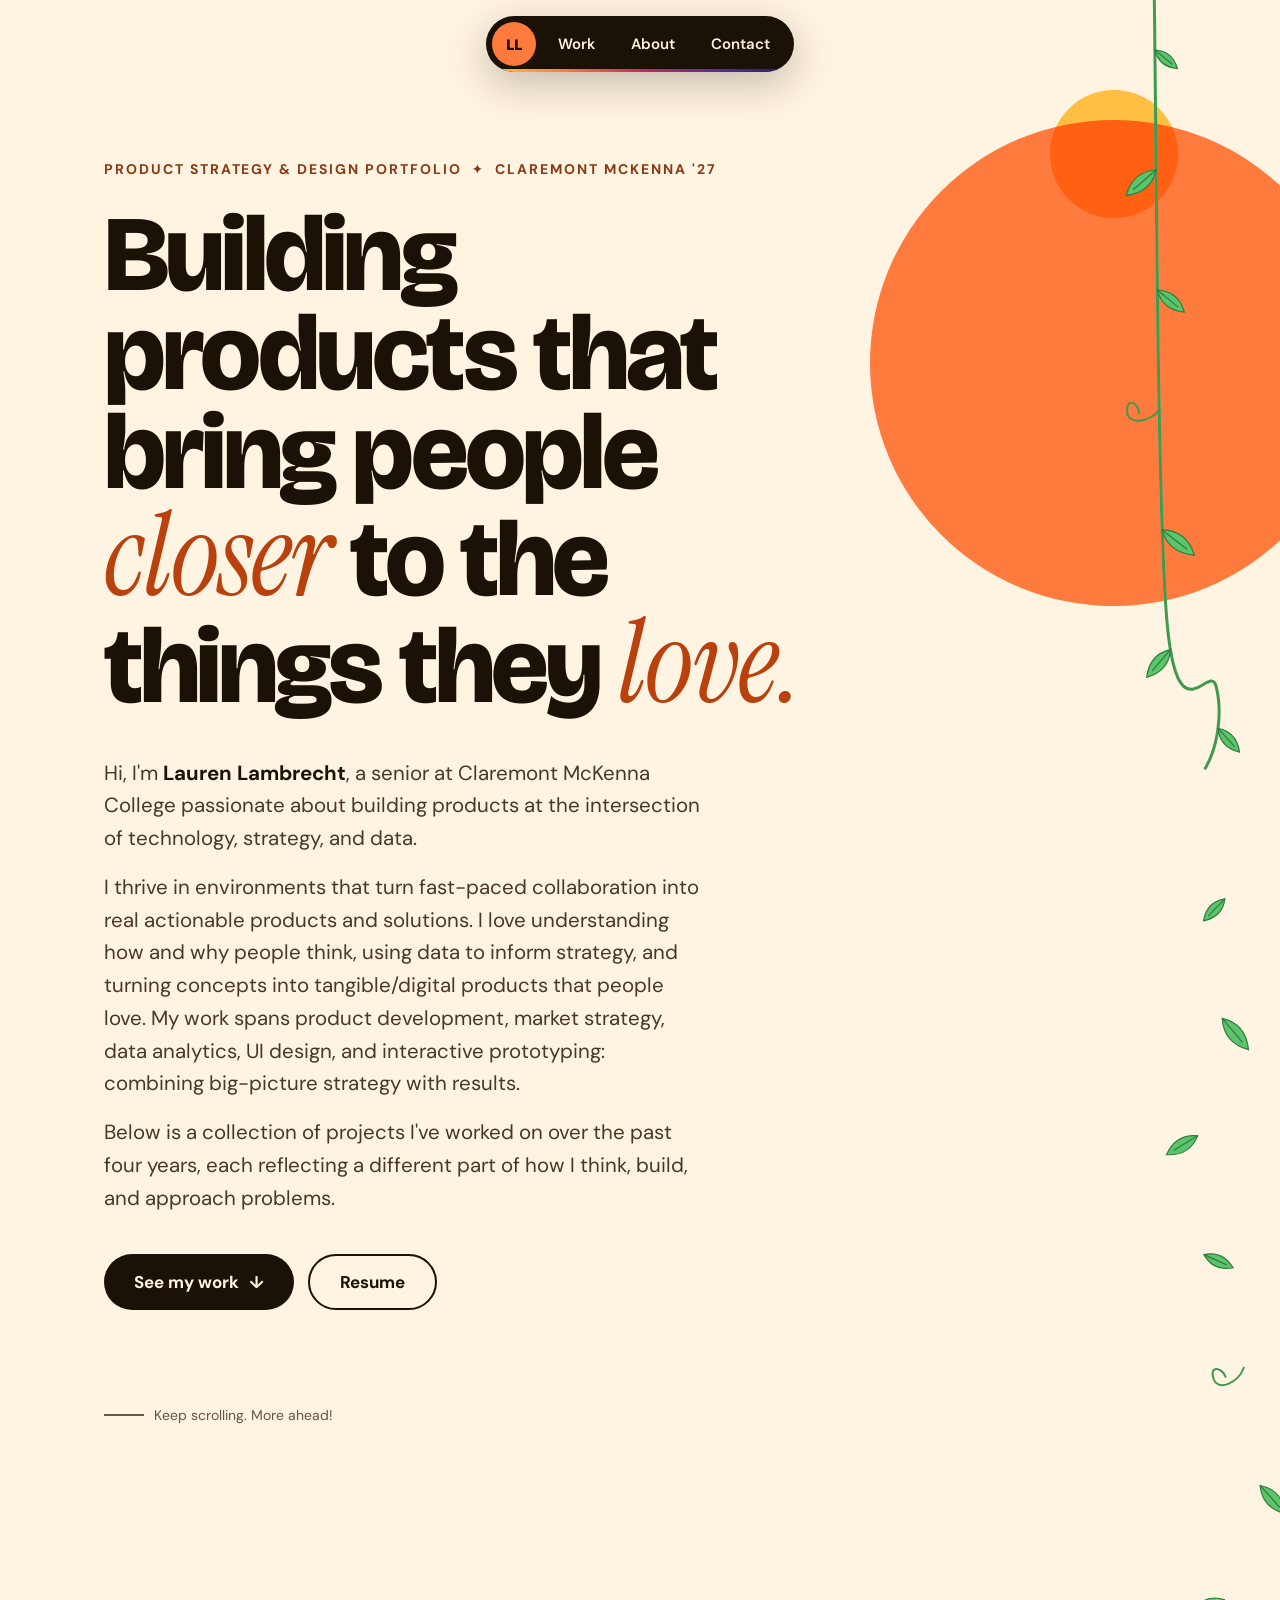
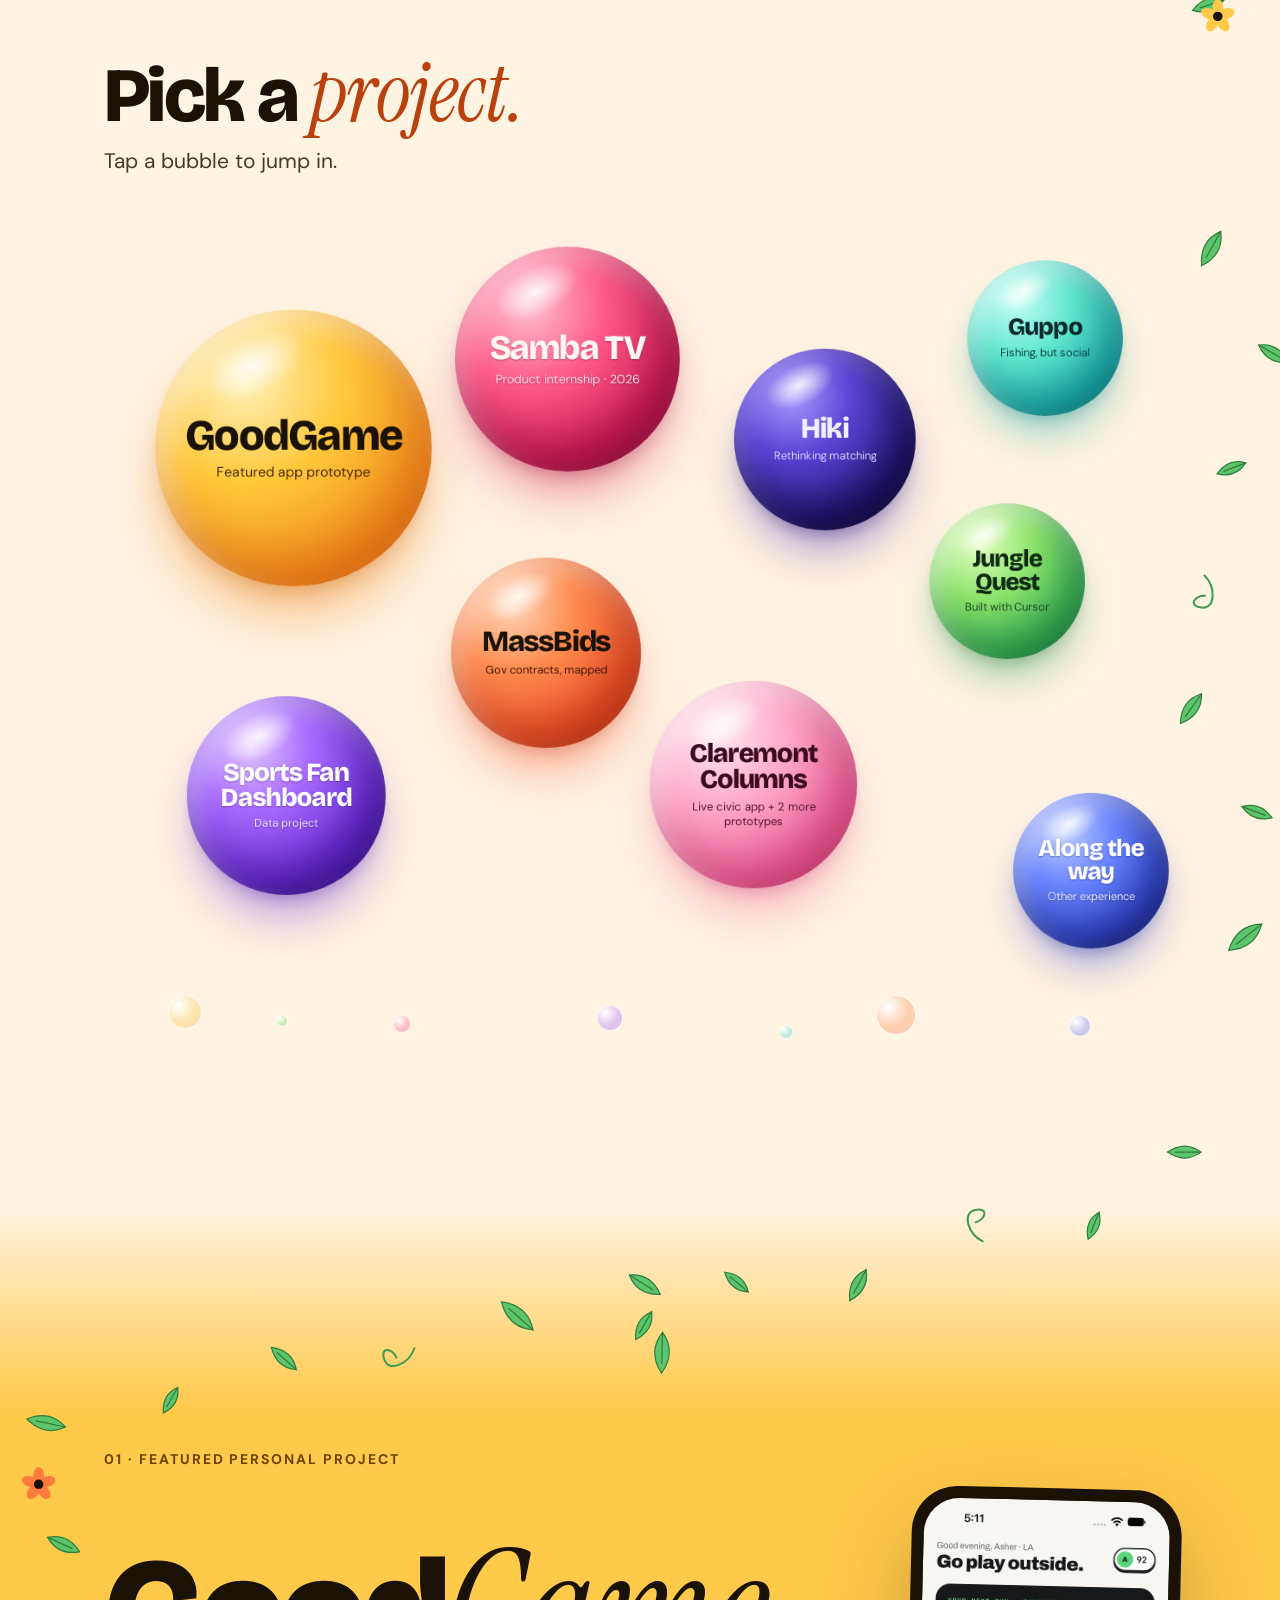
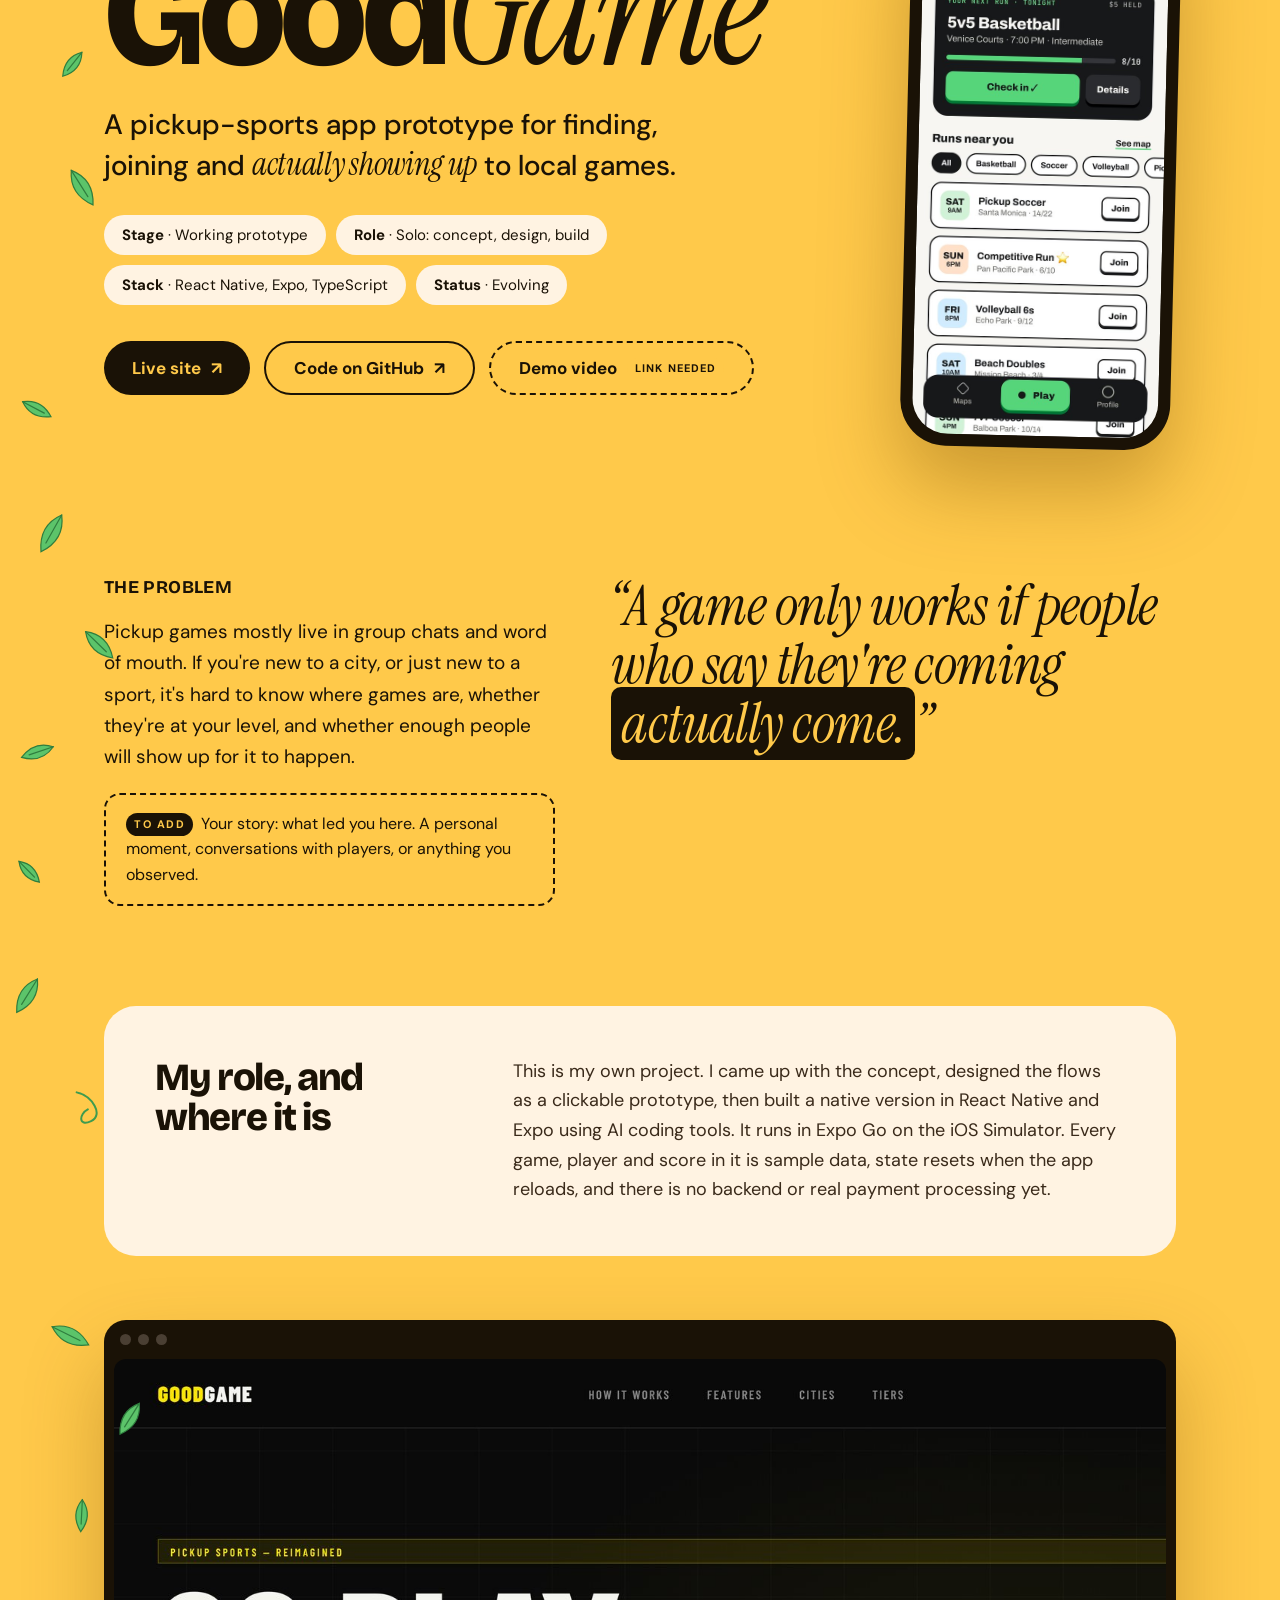
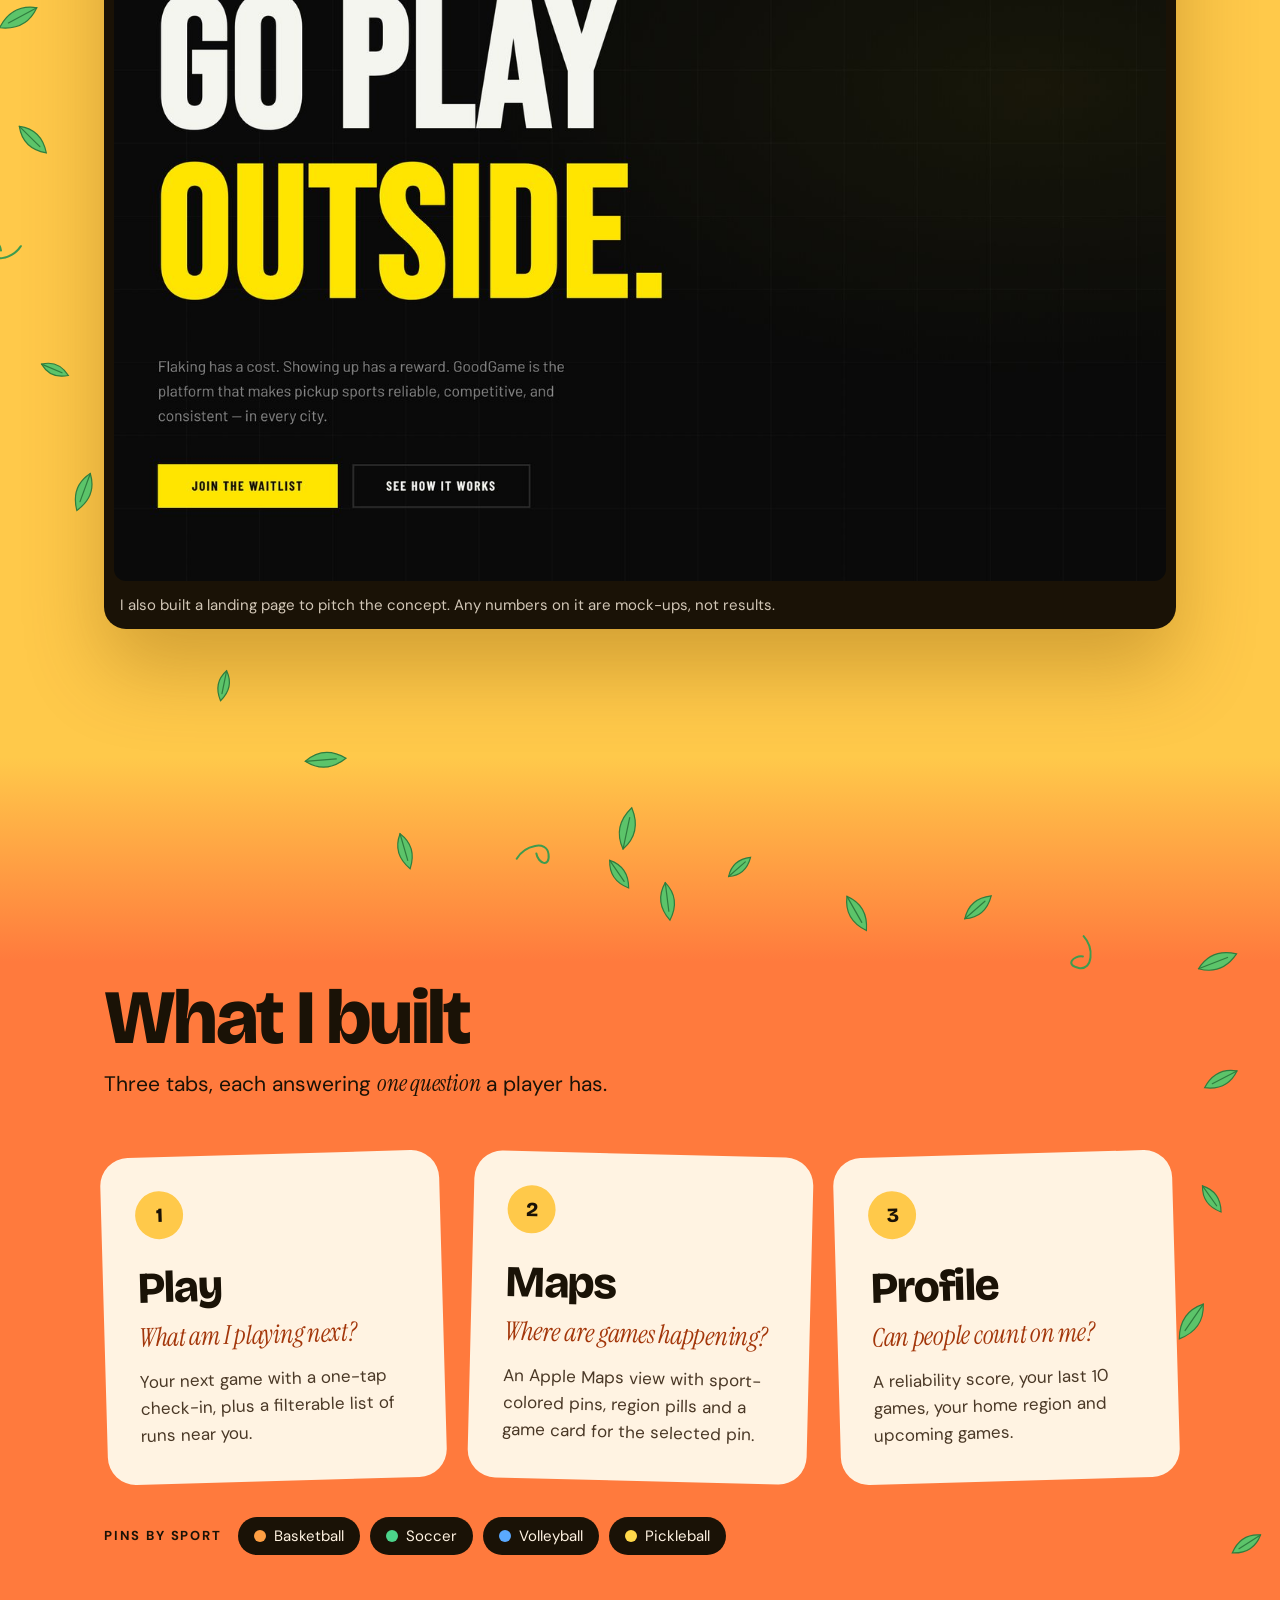
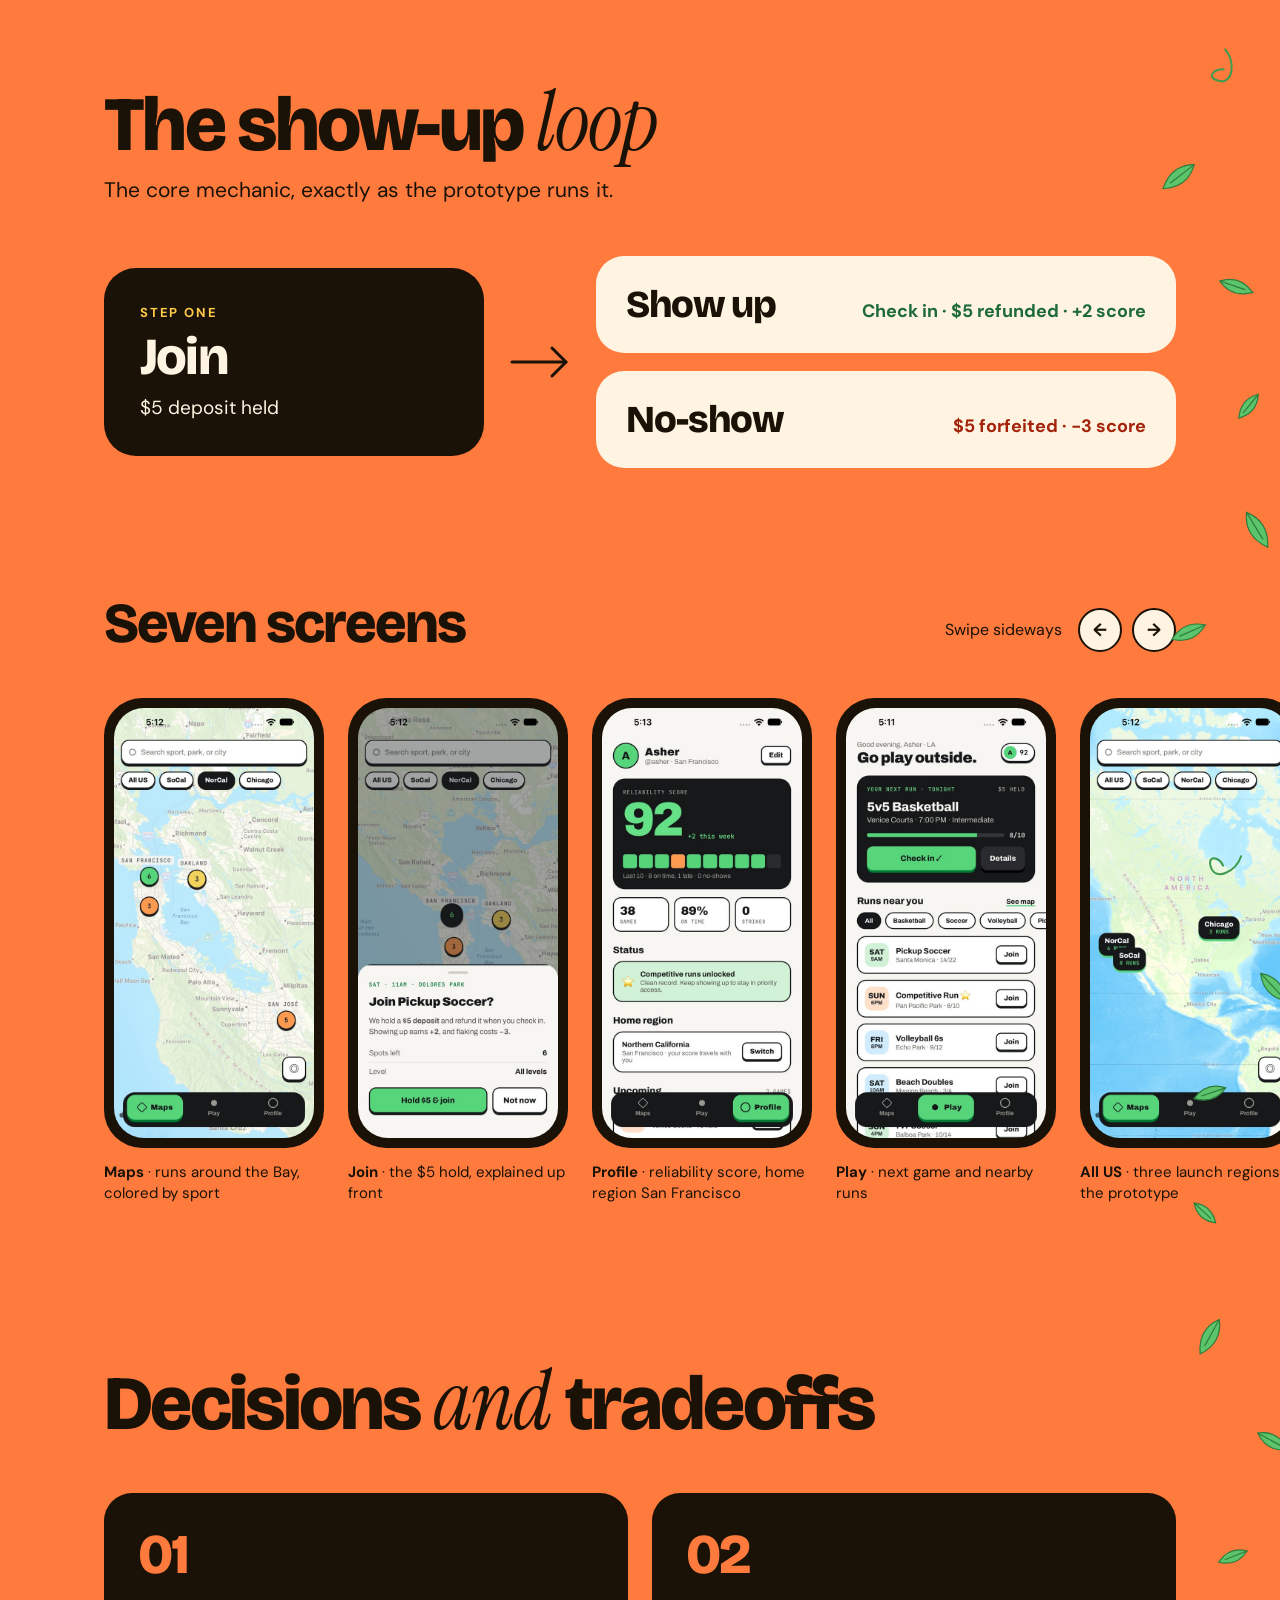
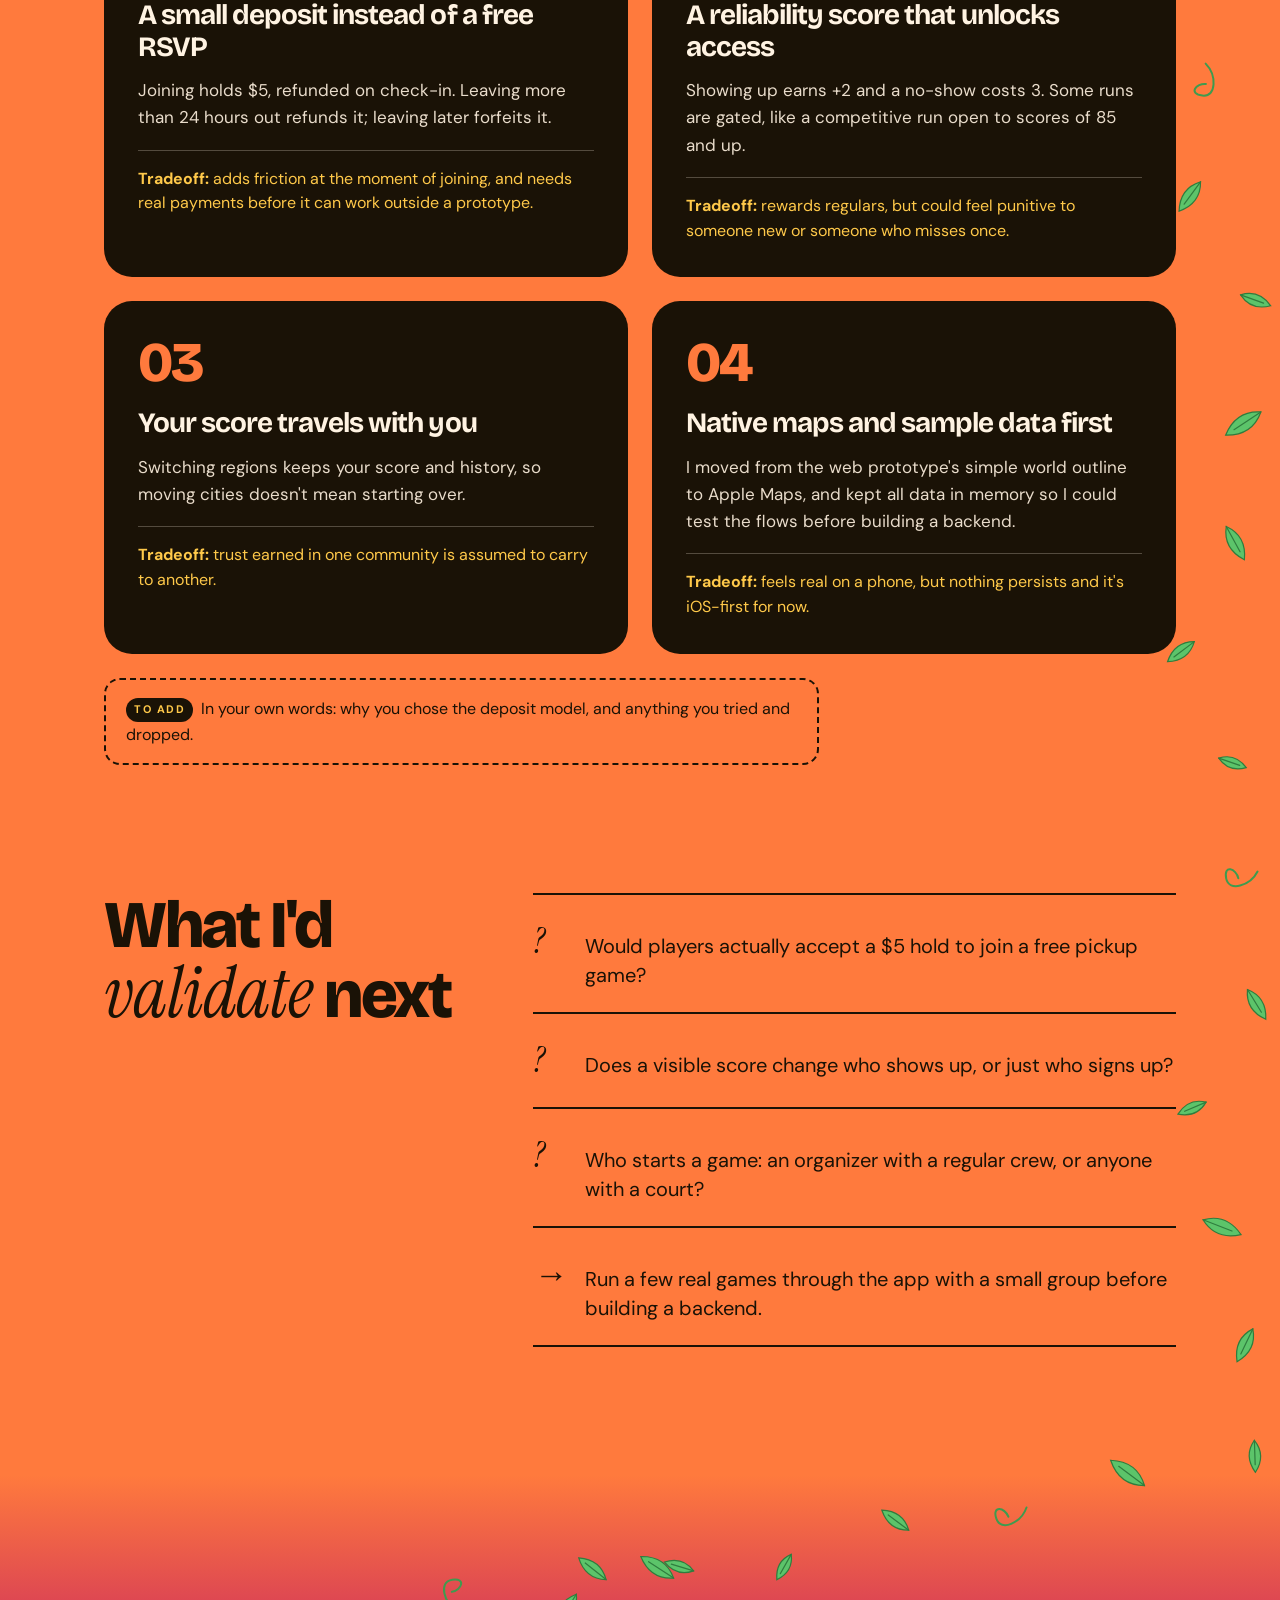
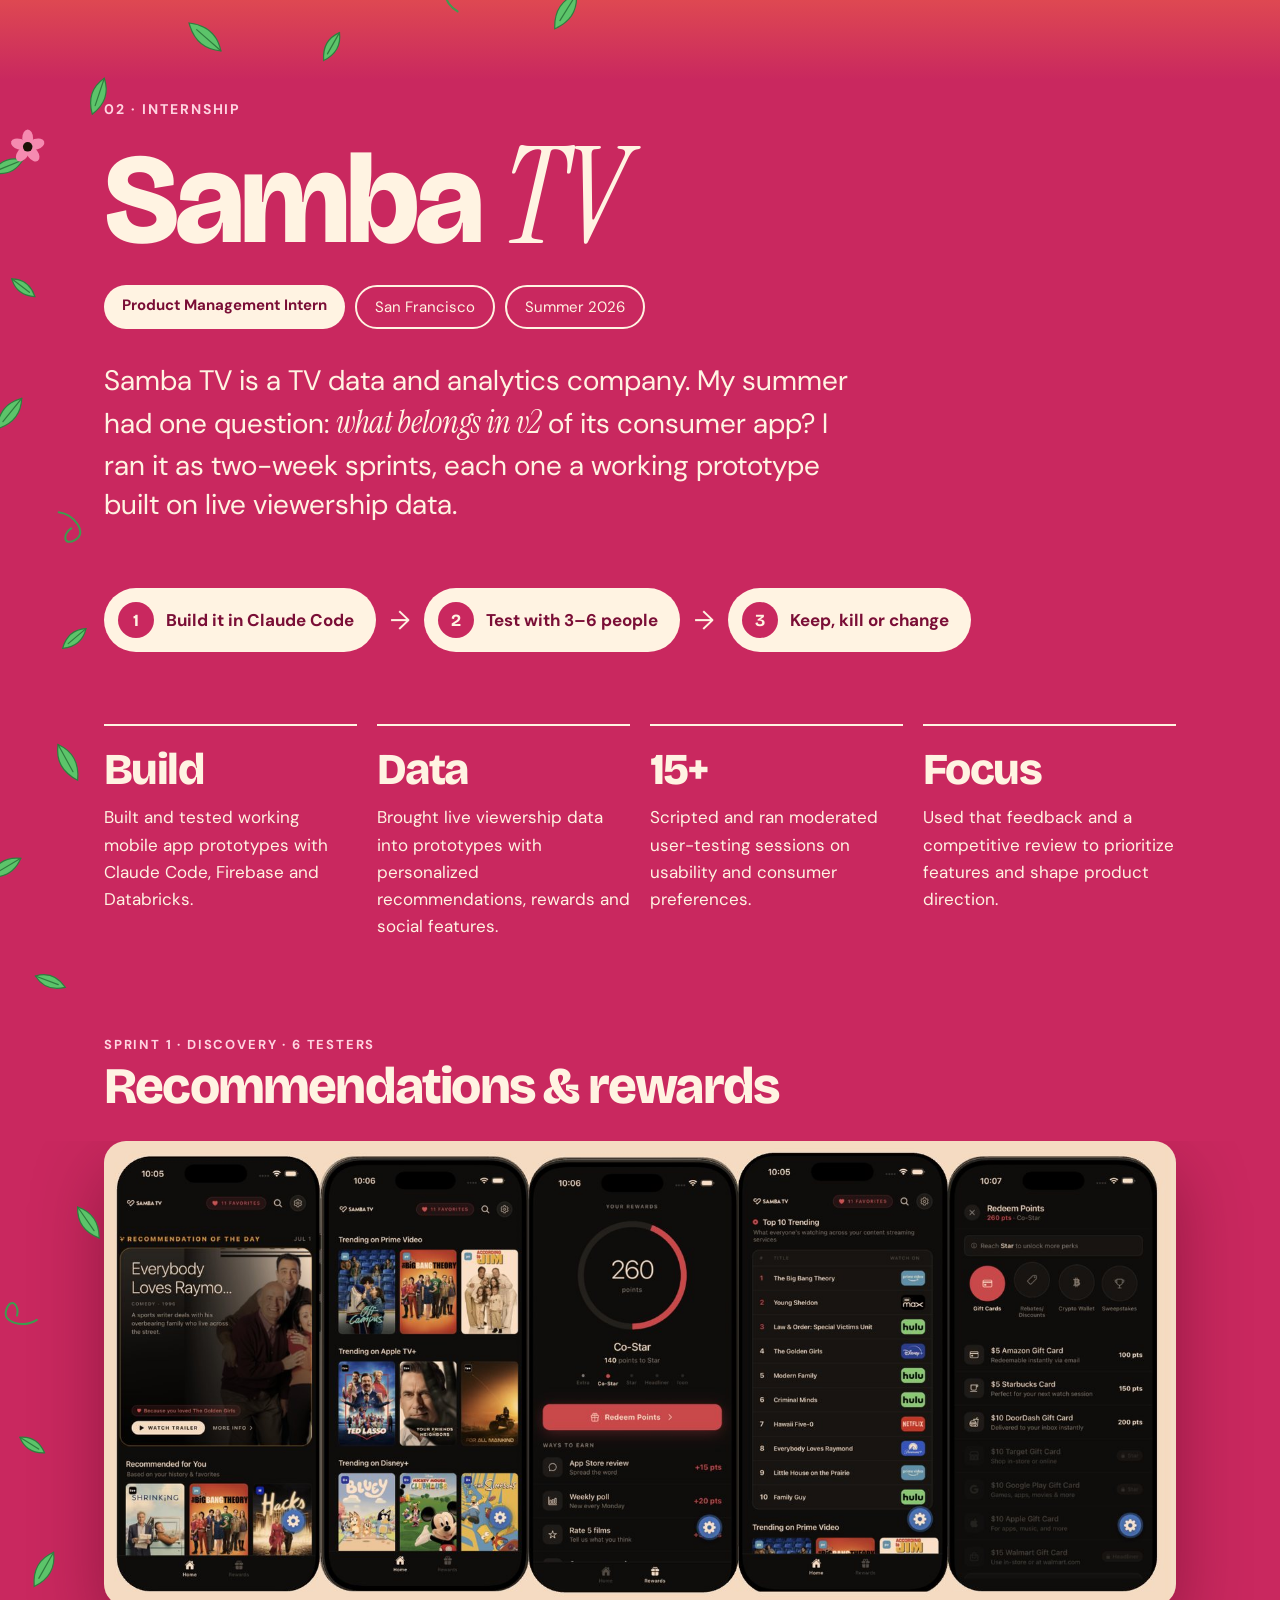
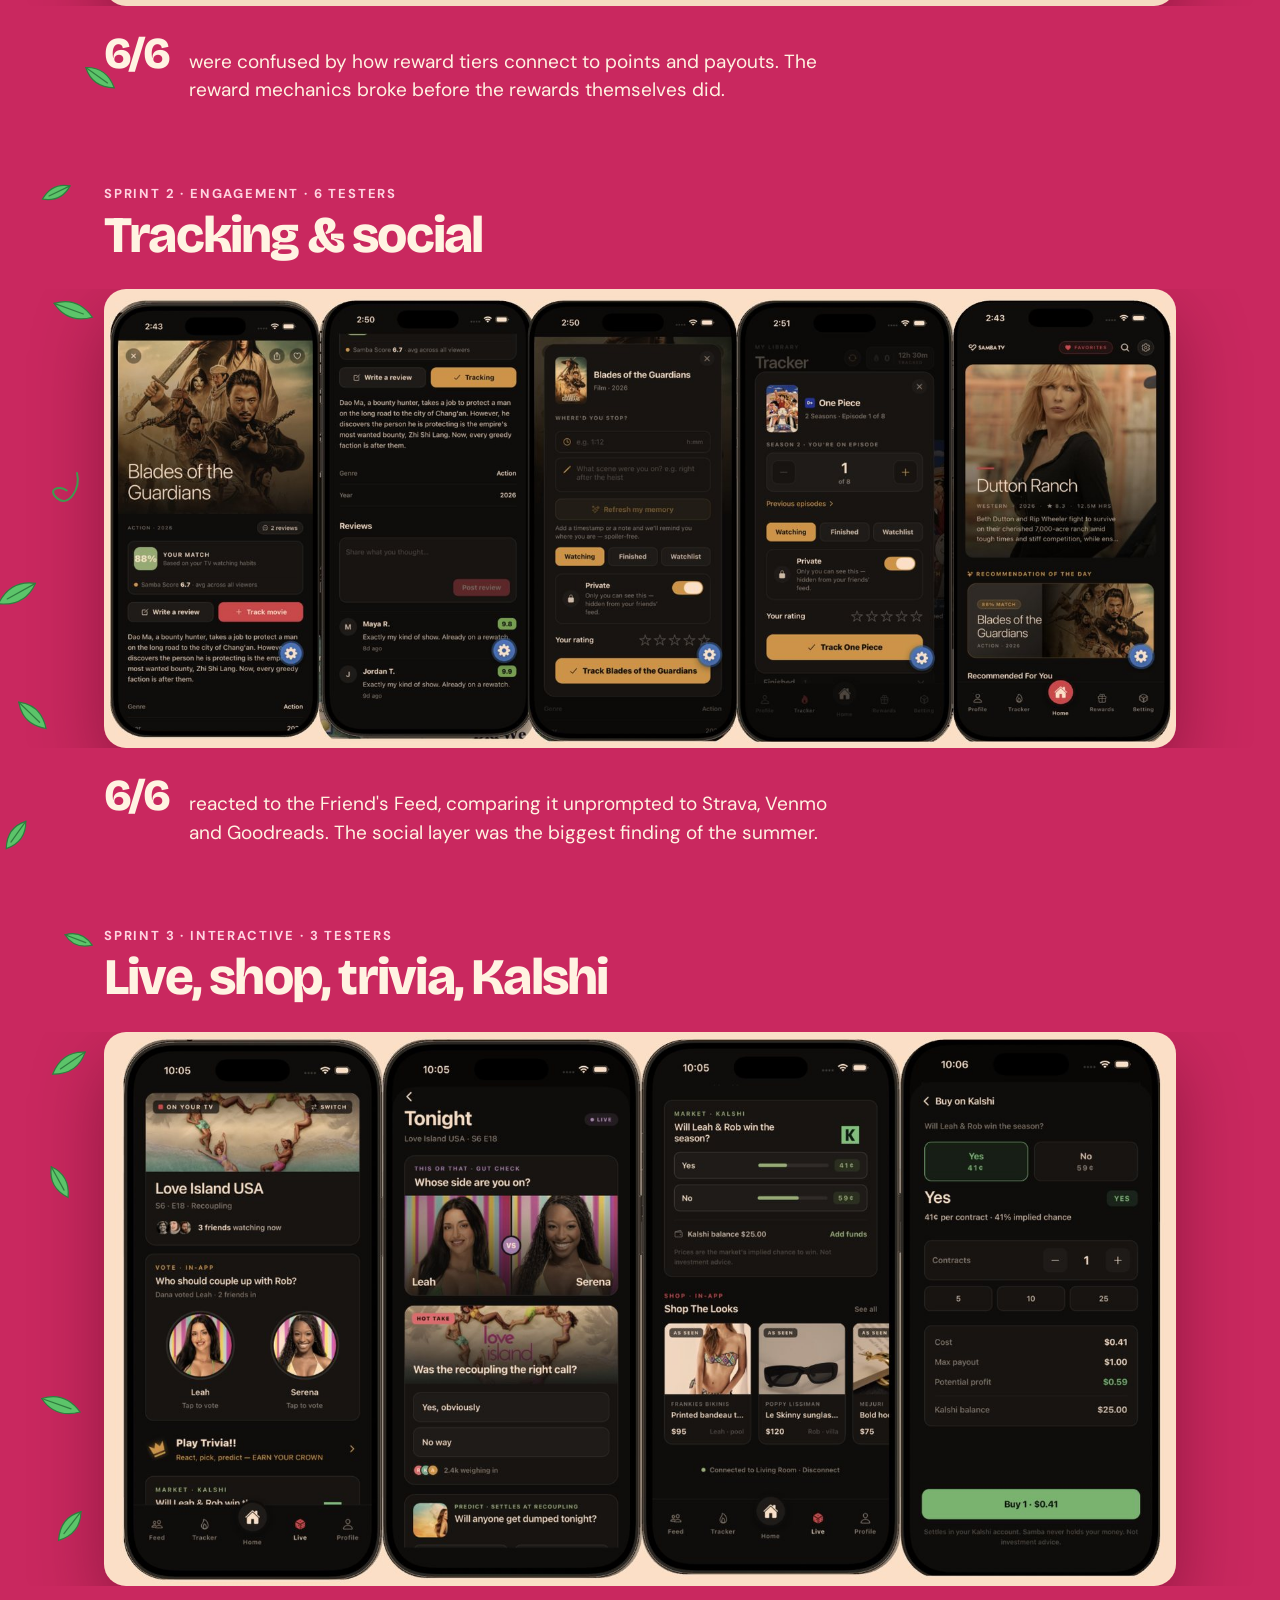
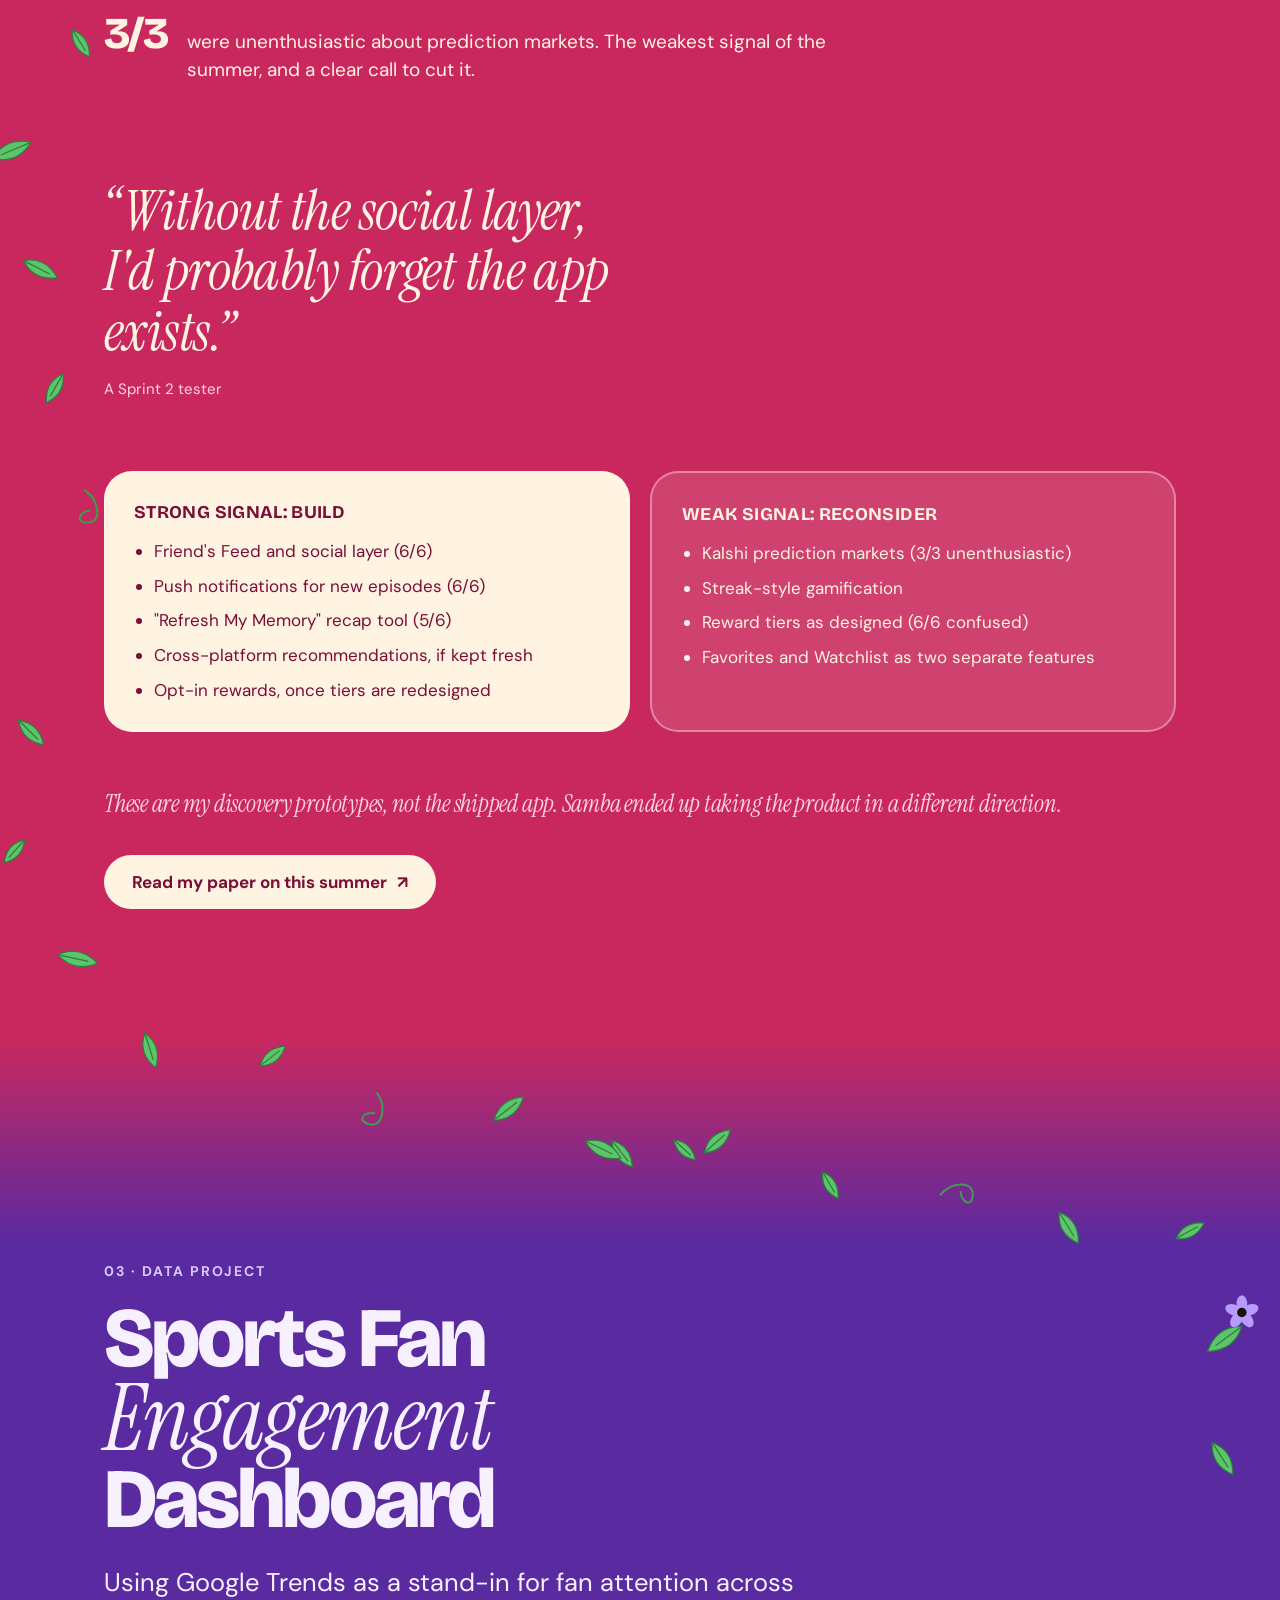
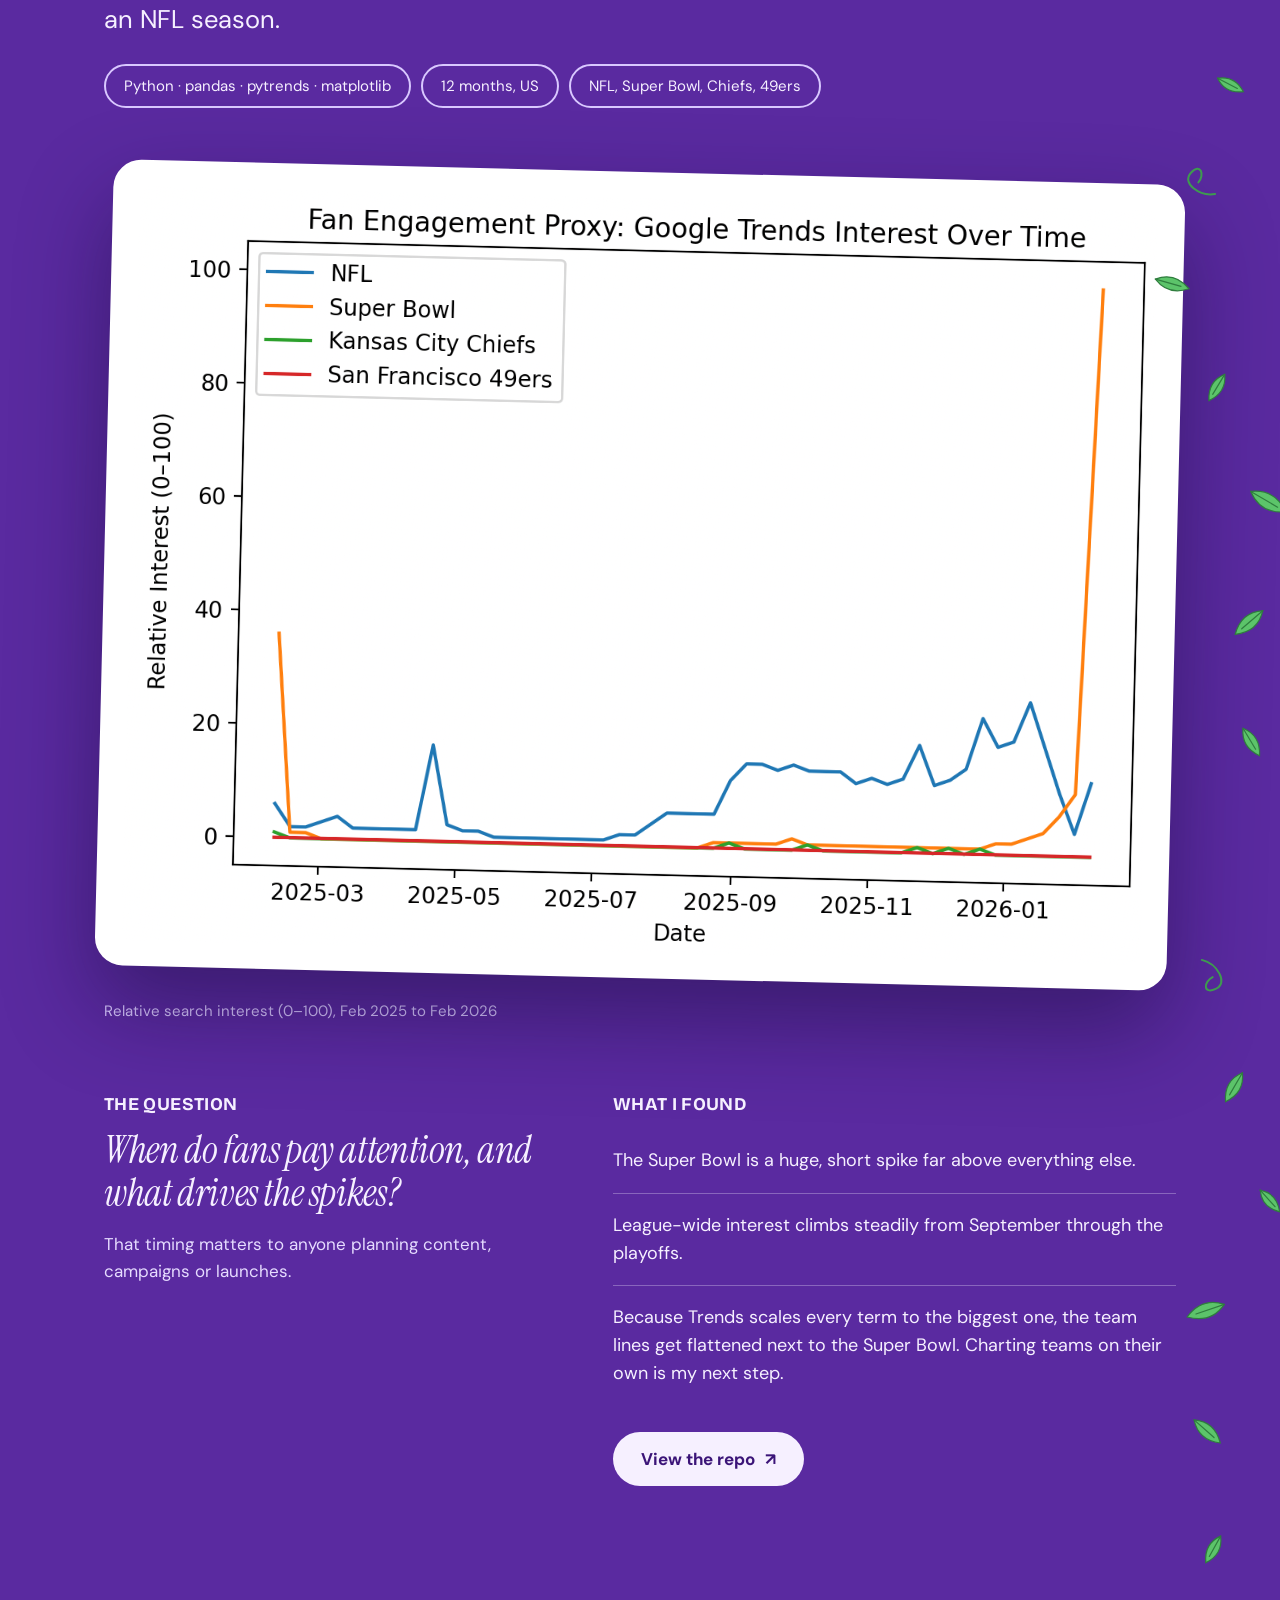
==== commit 7ae91393: "Add weaving vine and drifting glossy project bubbles Co-Authored-By: Claude Opus 5.5 (1M context) <n" ====
--- a/index.html
+++ b/index.html
@@ -13,6 +13,7 @@
 </head>
 <body>
 <div class="ll">
+<svg class="vine" id="vine" aria-hidden="true"></svg>
 <a class="skip" href="#work">Skip to work</a>
 
 <!-- Floating nav -->
--- a/styles.css
+++ b/styles.css
@@ -50,7 +50,7 @@
 a:hover { opacity: .78; }
 :focus-visible { outline: 3px solid var(--noon); outline-offset: 3px; border-radius: 6px; }
 
-.ll { font-family: var(--f-body); color: var(--ink); background: var(--dawn); overflow-x: clip; -webkit-font-smoothing: antialiased; }
+.ll { position: relative; font-family: var(--f-body); color: var(--ink); background: var(--dawn); overflow-x: clip; -webkit-font-smoothing: antialiased; }
 :where(.ll) :where(h1, h2, h3, h4, p) { margin: 0; }
 .ll h1, .ll h2, .ll h3 { text-wrap: balance; }
 .disp { font-family: var(--f-disp); letter-spacing: -0.035em; }
@@ -158,6 +158,7 @@
 .accent { color: var(--rust); }
 .hero-body { margin-top: 40px; max-width: 600px; font-size: clamp(18px, 1.6vw, 21px); line-height: 1.6; color: var(--ink-soft); }
 .hero-body strong { color: var(--ink); }
+.hero-body + .hero-body { margin-top: 16px; }
 .hero .actions { margin-top: 40px; }
 .hero .btn { min-height: 56px; padding: 0 30px; }
 .scroll-hint { margin-top: 96px; font-size: 14px; color: var(--brown); display: flex; align-items: center; gap: 10px; }
@@ -167,41 +168,56 @@
 .tick { display: flex; width: max-content; gap: 40px; font-size: clamp(28px, 3.4vw, 46px); font-weight: 700; white-space: nowrap; }
 .tick-star { color: var(--noon); }
 
-/* Project picker: floating bubbles in each section's sky color */
-.picker { position: relative; background: var(--dawn); padding-block: clamp(80px, 9vw, 120px) clamp(60px, 7vw, 100px); scroll-margin-top: 0; }
+/* Project picker: glossy bubbles that drift around a stage (motion in main.js) */
+.picker { position: relative; background: var(--dawn); padding-block: clamp(80px, 9vw, 110px) clamp(60px, 7vw, 100px); scroll-margin-top: 0; overflow: clip; }
 .picker .intro { color: var(--ink-soft); }
-.bubbles { list-style: none; margin: 48px auto 0; display: flex; flex-wrap: wrap; justify-content: center; align-items: center; gap: clamp(14px, 3vw, 36px); }
-.bubble-slot { animation: ll-float 6s ease-in-out infinite; animation-delay: var(--d); }
-@keyframes ll-float { 50% { transform: translateY(-14px); } }
-.b-xl { --s: clamp(220px, 26vw, 330px); }
-.b-l  { --s: clamp(190px, 20vw, 260px); }
-.b-m  { --s: clamp(160px, 17vw, 220px); }
-.b-s  { --s: clamp(140px, 13vw, 170px); }
-@media (min-width: 900px) {
-  .bubble-slot { margin-top: var(--y); }
-  .bubbles { gap: 18px 26px; max-width: 1100px; }
-}
+.stage { position: relative; height: 900px; margin-top: 40px; }
+.slot { position: absolute; will-change: transform; }
+.bob { animation: ll-jelly 4s ease-in-out infinite; }
+@keyframes ll-jelly { 0%, 100% { transform: scale(1, 1); } 30% { transform: scale(1.04, .96); } 60% { transform: scale(.97, 1.03); } }
 .bubble {
-  width: var(--s); max-width: 100%; aspect-ratio: 1; border-radius: 50%;
+  width: var(--s); height: var(--s); border-radius: 50%; box-sizing: border-box; position: relative; overflow: hidden;
   display: flex; flex-direction: column; align-items: center; justify-content: center; gap: 8px;
   text-align: center; padding: 14%; text-decoration: none;
-  box-shadow: 0 24px 60px rgba(26,18,6,.18);
-  transition: transform .35s cubic-bezier(.2,.8,.2,1), box-shadow .35s ease;
-}
-.bubble:hover { opacity: 1; transform: scale(1.06); box-shadow: 0 32px 80px rgba(26,18,6,.28); }
-.bubble:active { transform: scale(.98); }
-.bubble-t { font-weight: 800; font-size: calc(var(--s) * .13); line-height: 1; }
-.b-xl .bubble-t { font-size: calc(var(--s) * .15); }
-.bubble-s { font-size: clamp(13px, calc(var(--s) * .06), 16px); line-height: 1.3; opacity: .85; }
-.tone-morning { background: var(--morning); color: var(--ink); }
-.tone-afternoon { background: var(--afternoon); color: var(--cream); }
-.tone-dusk { background: var(--dusk); color: var(--violet-text); }
-.tone-evening { background: var(--evening); color: var(--indigo-text); }
-.tone-noon { background: var(--noon); color: var(--ink); }
-.tone-night { background: radial-gradient(circle at 30% 30%, #3A2C7A, var(--night) 70%); color: var(--night-text); }
-.tone-jungle { background: #3FA34D; color: var(--cream); }
-.tone-teal { background: #2BB3A3; color: var(--ink); }
-@media (max-width: 640px) { .bubbles { gap: 12px 8px; } }
+  transition: transform .5s cubic-bezier(.2,.9,.25,1.45), filter .35s ease;
+}
+.bubble:hover { opacity: 1; transform: scale(1.08) rotate(-2deg); filter: saturate(1.15) brightness(1.05); }
+.bubble:active { transform: scale(.96); }
+.bubble:focus-visible { outline: 3px solid var(--ink); outline-offset: 6px; }
+.bub-shine { position: absolute; left: 16%; top: 9%; width: 40%; height: 22%; border-radius: 50%; background: radial-gradient(ellipse at center, rgba(255,255,255,.88), rgba(255,255,255,0) 70%); transform: rotate(-26deg); pointer-events: none; }
+.bubble-t { position: relative; font-weight: 800; font-size: var(--t); line-height: .96; }
+.bubble-s { position: relative; font-size: clamp(13px, calc(var(--s) * .055), 16px); line-height: 1.3; }
+.tone-morning { --zoom: #FFC93C; color: #1A1206; background: radial-gradient(circle at 32% 26%, #FFF1B8 0%, #FFC93C 36%, #F7931E 72%, #E0610B 100%); box-shadow: inset -24px -30px 54px rgba(170,60,0,.35), inset 14px 18px 34px rgba(255,255,255,.55), 0 40px 70px -20px rgba(240,130,20,.65), 0 14px 26px -12px rgba(120,50,0,.3); }
+.tone-morning .bubble-s { color: #4A2A08; }
+.tone-afternoon { --zoom: #D61F5B; color: #FFF6F0; text-shadow: 0 1px 2px rgba(80,0,30,.35); background: radial-gradient(circle at 32% 26%, #FFC2D1 0%, #FF5C8A 34%, #D61F5B 70%, #8E0F3E 100%); box-shadow: inset -22px -28px 50px rgba(90,0,30,.42), inset 12px 16px 30px rgba(255,255,255,.4), 0 36px 64px -20px rgba(214,31,91,.6), 0 12px 24px -12px rgba(90,0,30,.35); }
+.tone-afternoon .bubble-s { color: #FFE3EA; }
+.tone-night { --zoom: #2A1C86; color: #F4EFFF; background: radial-gradient(circle at 32% 26%, #A99BFF 0%, #5B45D6 32%, #2A1C86 68%, #0F0A35 100%); box-shadow: inset -20px -26px 46px rgba(5,0,30,.5), inset 10px 14px 28px rgba(200,190,255,.35), 0 34px 60px -20px rgba(60,40,180,.6), 0 12px 22px -12px rgba(15,10,53,.4); }
+.tone-night .bubble-s { color: #D6CFFF; }
+.tone-teal { --zoom: #1FB5B0; color: #062A2E; background: radial-gradient(circle at 32% 26%, #C8FFF3 0%, #5EE6CF 36%, #1FB5B0 72%, #0B6E7E 100%); box-shadow: inset -18px -22px 40px rgba(0,60,70,.35), inset 10px 14px 26px rgba(255,255,255,.5), 0 30px 54px -18px rgba(20,170,170,.6), 0 10px 20px -10px rgba(0,60,70,.3); }
+.tone-teal .bubble-s { color: #0E4448; }
+.tone-dusk { --zoom: #7232E0; color: #FFFFFF; text-shadow: 0 1px 2px rgba(40,0,90,.35); background: radial-gradient(circle at 32% 26%, #E2C4FF 0%, #A86BFF 30%, #7232E0 66%, #3D1194 100%); box-shadow: inset -22px -26px 48px rgba(30,0,80,.45), inset 12px 16px 30px rgba(255,255,255,.4), 0 36px 62px -20px rgba(114,50,224,.6), 0 12px 22px -12px rgba(40,0,90,.35); }
+.tone-dusk .bubble-s { color: #EFE4FF; }
+.tone-noon { --zoom: #F2542D; color: #1A1206; background: radial-gradient(circle at 32% 26%, #FFD6B8 0%, #FF8A4C 34%, #F2542D 70%, #B8300F 100%); box-shadow: inset -20px -26px 46px rgba(120,20,0,.38), inset 12px 16px 30px rgba(255,255,255,.45), 0 36px 62px -20px rgba(242,84,45,.6), 0 12px 22px -12px rgba(120,20,0,.3); }
+.tone-noon .bubble-s { color: #3D1608; }
+.tone-pink { --zoom: #F2639B; color: #3A0A1F; background: radial-gradient(circle at 32% 26%, #FFE9F1 0%, #FFAACB 34%, #F2639B 72%, #C2306E 100%); box-shadow: inset -22px -26px 48px rgba(120,10,50,.32), inset 12px 16px 30px rgba(255,255,255,.55), 0 36px 62px -20px rgba(242,99,155,.6), 0 12px 22px -12px rgba(120,10,50,.3); }
+.tone-pink .bubble-s { color: #5A1430; }
+.tone-jungle { --zoom: #3DB55A; color: #0E2A12; background: radial-gradient(circle at 32% 26%, #E4FFC0 0%, #8BE36A 36%, #3DB55A 72%, #167044 100%); box-shadow: inset -18px -22px 40px rgba(0,60,20,.35), inset 10px 14px 26px rgba(255,255,255,.5), 0 30px 54px -18px rgba(40,160,80,.6), 0 10px 20px -10px rgba(0,60,20,.3); }
+.tone-jungle .bubble-s { color: #1E4A22; }
+.tone-evening { --zoom: #3A4FD8; color: #FFFFFF; text-shadow: 0 1px 2px rgba(10,15,80,.35); background: radial-gradient(circle at 32% 26%, #BFD0FF 0%, #6C86FF 32%, #3A4FD8 68%, #1A2178 100%); box-shadow: inset -18px -22px 40px rgba(5,10,60,.42), inset 10px 14px 26px rgba(255,255,255,.4), 0 30px 54px -18px rgba(58,79,216,.6), 0 10px 20px -10px rgba(10,15,80,.35); }
+.tone-evening .bubble-s { color: #E4E9FF; }
+/* Small bubbles rising behind the big ones */
+.mini { position: absolute; border-radius: 50%; border: 1px solid rgba(255,255,255,.8); animation: ll-bubble-rise 16s linear infinite; }
+.mini-morning { background: radial-gradient(circle at 30% 28%, rgba(255,255,255,.95), rgba(255,201,74,.35) 55%, rgba(247,147,30,.25)); }
+.mini-afternoon { background: radial-gradient(circle at 30% 28%, rgba(255,255,255,.95), rgba(255,92,138,.35) 55%, rgba(214,31,91,.25)); }
+.mini-dusk { background: radial-gradient(circle at 30% 28%, rgba(255,255,255,.95), rgba(168,107,255,.35) 55%, rgba(114,50,224,.25)); }
+.mini-teal { background: radial-gradient(circle at 30% 28%, rgba(255,255,255,.95), rgba(94,230,207,.4) 55%, rgba(31,181,176,.3)); }
+.mini-noon { background: radial-gradient(circle at 30% 28%, rgba(255,255,255,.95), rgba(255,138,76,.35) 55%, rgba(242,84,45,.25)); }
+.mini-evening { background: radial-gradient(circle at 30% 28%, rgba(255,255,255,.95), rgba(108,134,255,.35) 55%, rgba(58,79,216,.25)); }
+.mini-jungle { background: radial-gradient(circle at 30% 28%, rgba(255,255,255,.95), rgba(139,227,106,.4) 55%, rgba(61,181,90,.3)); }
+@keyframes ll-bubble-rise { 0% { transform: translate3d(0, 0, 0); opacity: 0; } 12% { opacity: 1; } 85% { opacity: .9; } 100% { transform: translate3d(30px, -760px, 0); opacity: 0; } }
+@media (prefers-reduced-motion: reduce) { .bob, .mini { animation: none; } .mini { display: none; } }
+@media (max-width: 600px) { .stage { height: 720px; } }
+}
 
 .zoom { position: fixed; inset: 0; z-index: 60; pointer-events: none; opacity: 0; clip-path: circle(var(--r, 0px) at var(--x, 50%) var(--y, 50%)); }
 .zoom.grow { opacity: 1; clip-path: circle(150vmax at var(--x) var(--y)); transition: clip-path .5s cubic-bezier(.6,0,.3,1); }
@@ -345,10 +361,10 @@
 .found li:last-child { border-bottom: 0; }
 
 /* Urban planning: three prototypes, each a "board" of photos then notes */
-.tone-pink { background: var(--hob-pink); color: var(--ink); }
 .sky-dusk .pill-dashed { border-color: var(--violet-text); }
 #urban { padding-top: 40px; }
 #urban .actions .pill-lilac { margin-top: 0; }
+#urban .pill-line { border-color: var(--violet-text); color: var(--violet-text); }
 .proto { margin-top: clamp(80px, 10vw, 130px); }
 .proto-head { display: flex; gap: clamp(16px, 2.4vw, 28px); align-items: flex-end; }
 .proto-n { font-size: clamp(64px, 9vw, 128px); font-weight: 800; line-height: .8; color: var(--hob-pink); }
@@ -378,7 +394,19 @@
 .scenario ol { margin: 28px 0 0; padding: 0; list-style: none; display: grid; grid-template-columns: repeat(auto-fit, minmax(min(240px, 100%), 1fr)); gap: 18px; }
 .scenario li { background: var(--cream); border-radius: 18px; padding: 18px 20px; font-size: 17px; line-height: 1.5; }
 .scenario li .disp { display: block; font-weight: 800; font-size: 15px; text-transform: uppercase; letter-spacing: .02em; color: var(--rust); margin-bottom: 6px; }
-.proto-app { margin-top: 56px; }
+.proto-app { margin-top: 36px; }
+.proto-live { display: flex; flex-wrap: wrap; gap: 40px 56px; align-items: center; }
+.proto-live .proto-app-text { flex: 1 1 320px; min-width: 0; }
+.proto-live .actions { margin-top: 24px; }
+.proto-app-text .proto-app-note { margin-top: 16px; }
+.live-phone { flex: 0 1 320px; display: flex; justify-content: center; }
+.live-phone .phone { width: 320px; max-width: 100%; box-shadow: 0 40px 90px rgba(20,8,50,.5); position: relative; }
+.live-phone iframe { width: 100%; height: 100%; border: 0; border-radius: 30px; background: #fff; display: block; }
+.live-start { all: unset; cursor: pointer; display: block; width: 100%; height: 100%; position: relative; border-radius: 30px; overflow: hidden; }
+.live-start img { width: 100%; height: 100%; object-fit: cover; display: block; }
+.live-start:focus-visible { outline: 3px solid var(--morning); outline-offset: 4px; }
+.live-cta { position: absolute; left: 50%; bottom: 22%; translate: -50% 0; white-space: nowrap; background: var(--ink); color: var(--cream); font-weight: 700; font-size: 16px; padding: 14px 22px; border-radius: 999px; box-shadow: 0 12px 30px rgba(0,0,0,.35); transition: transform .2s ease; }
+.live-start:hover .live-cta { transform: scale(1.05); }
 .proto-app-text h4 { font-size: clamp(28px, 3vw, 40px); font-weight: 800; line-height: 1; }
 .proto-app-text p { margin-top: 12px; max-width: 60ch; font-size: 18px; line-height: 1.55; }
 .proto-app-text .proto-app-note { font-size: 14px; color: var(--lilac); }
@@ -465,3 +493,15 @@
   .hero { padding-block: 120px 80px; }
   .scroll-hint { margin-top: 64px; }
 }
+
+/* Vine down the left gutter (drawn in main.js). Sits above section backgrounds, never takes clicks. */
+.vine { position: absolute; top: 0; left: 0; width: 100%; z-index: 20; pointer-events: none; overflow: visible; }
+.vine-stem { fill: none; stroke: #3E9B4F; stroke-width: 3; stroke-linecap: round; filter: drop-shadow(0 1px 0 rgba(255,243,226,.35)); }
+.vine-leaf { fill: #5CC46A; stroke: #2F7D3E; stroke-width: 1.2; }
+.vine-vein, .vine-curl { fill: none; stroke: #2F7D3E; stroke-width: 1.2; stroke-linecap: round; }
+.vine-curl { stroke: #3E9B4F; stroke-width: 2; }
+.vine-eye { fill: var(--ink); }
+.vine-x { opacity: 0; transition: opacity .5s ease; }
+.vine-x.on { opacity: 1; }
+@media (max-width: 640px) { .vine-stem { stroke-width: 2; } }
+@media (prefers-reduced-motion: reduce) { .vine-x { transition: none; } }
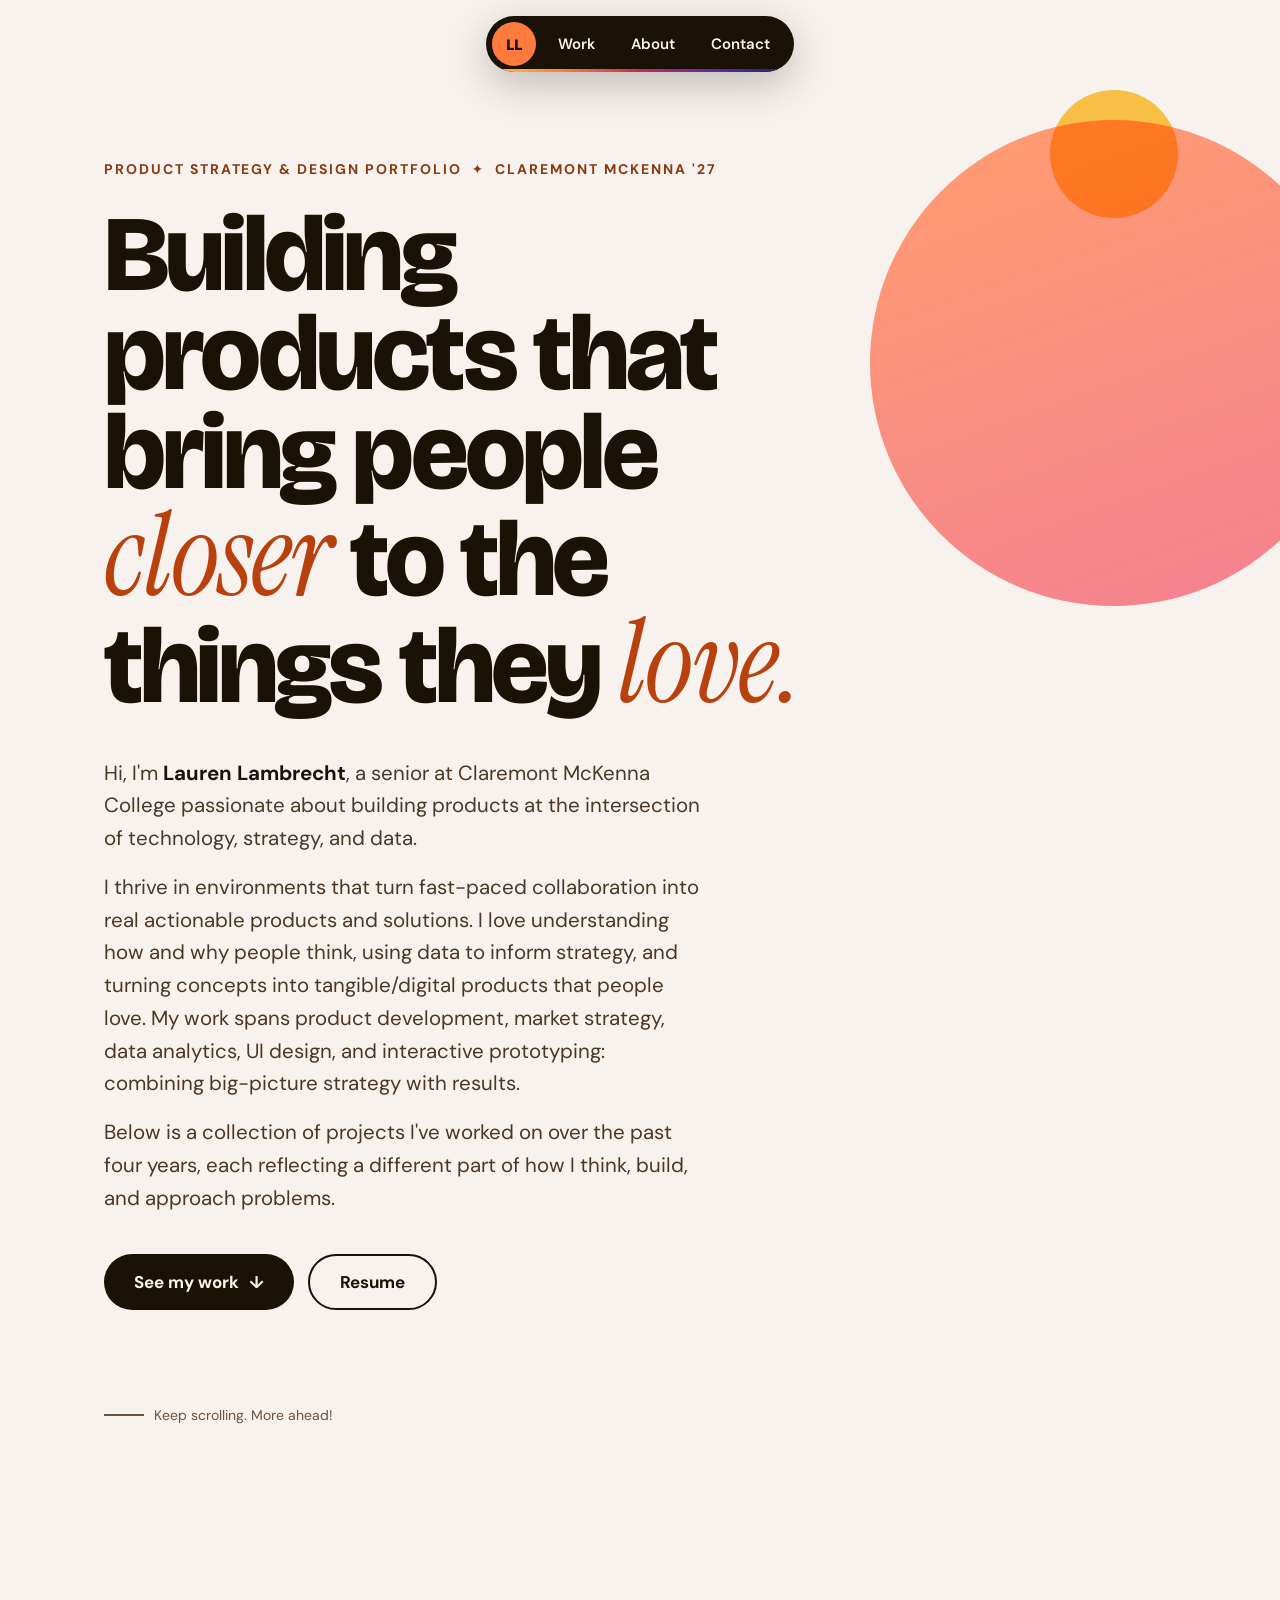
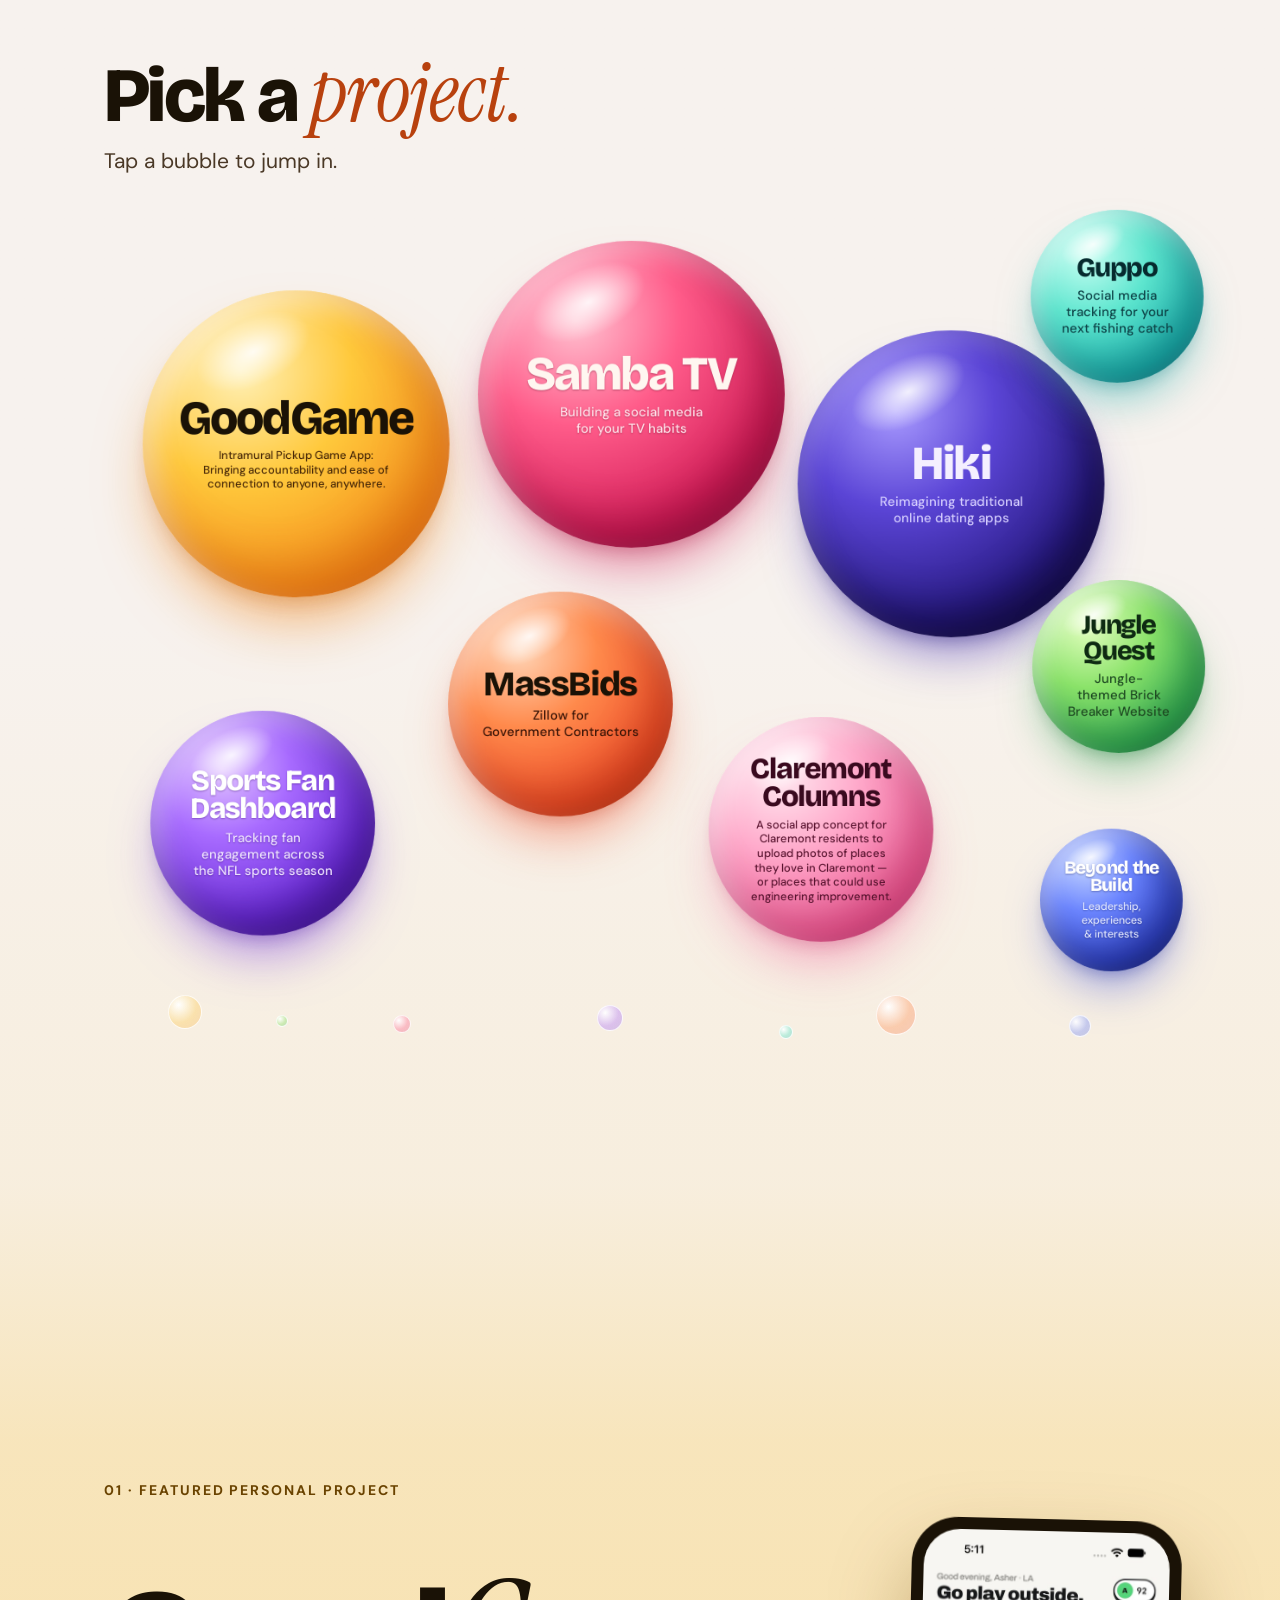
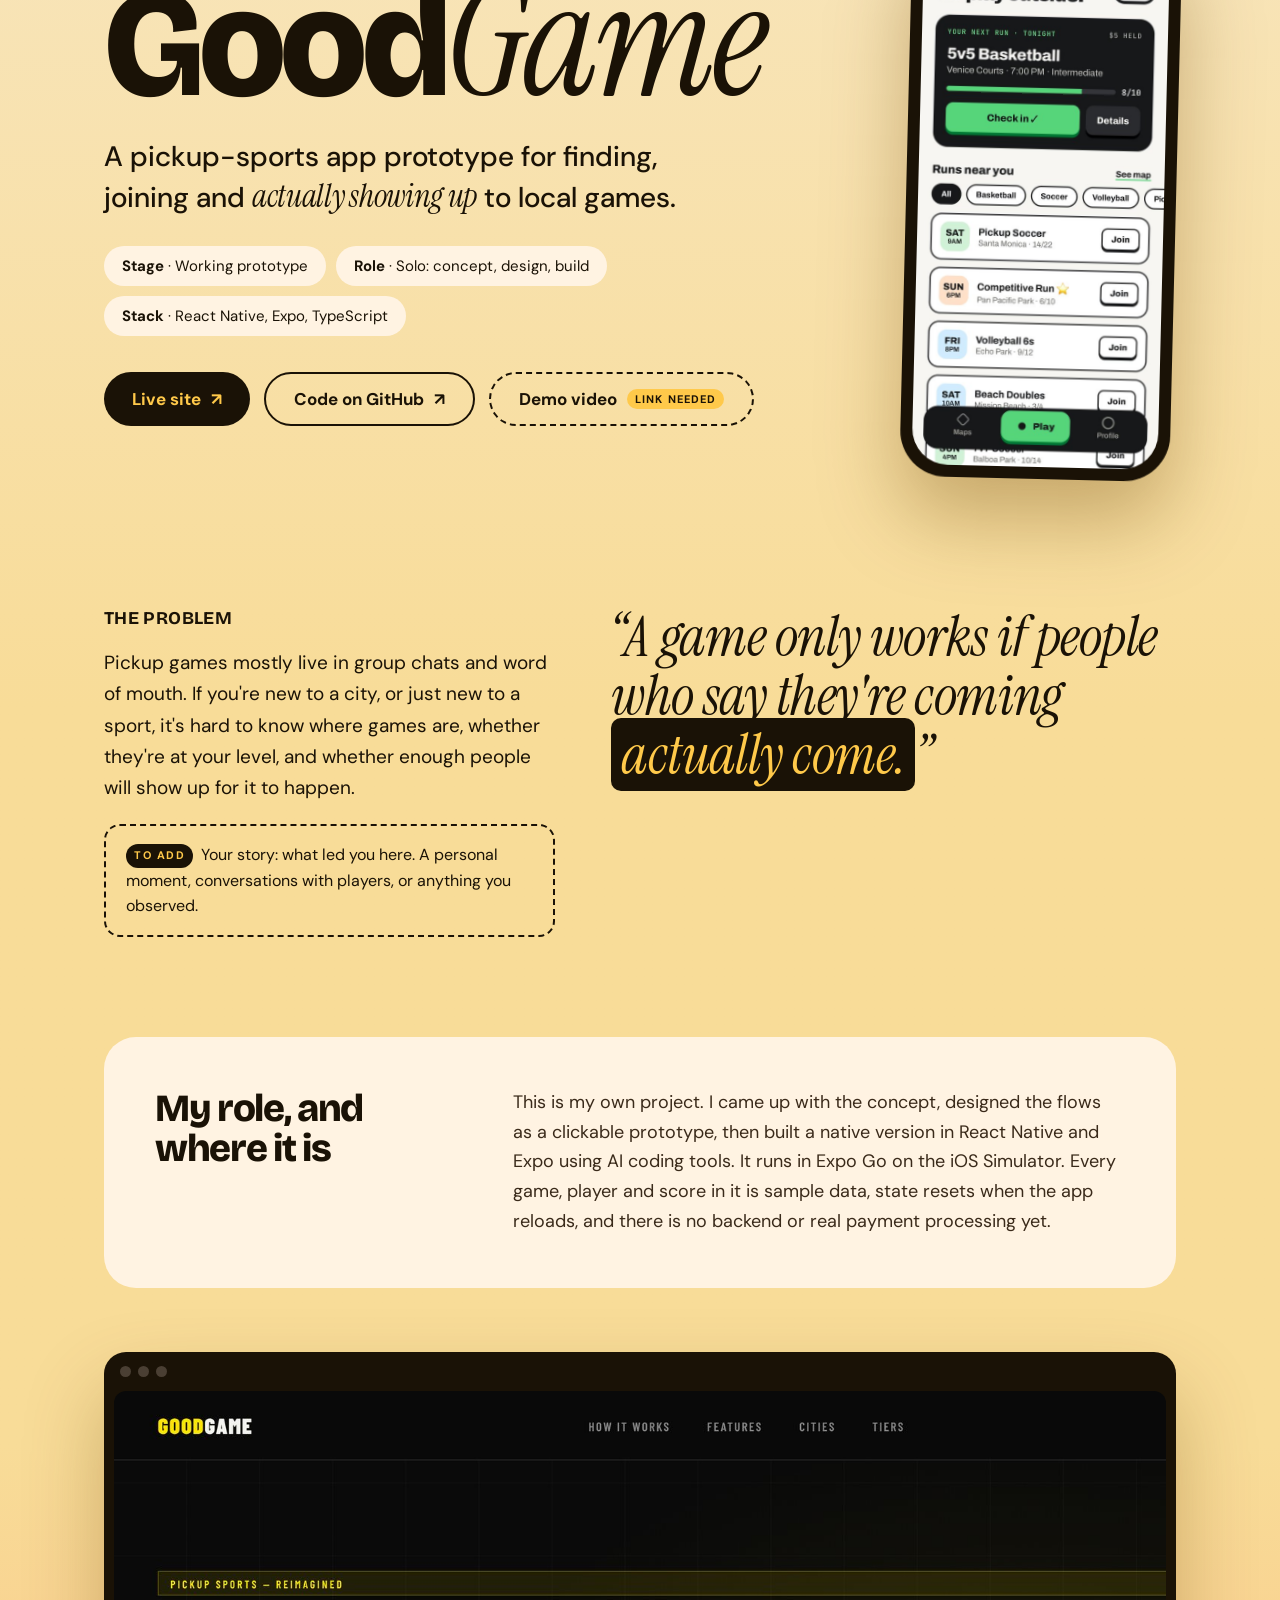
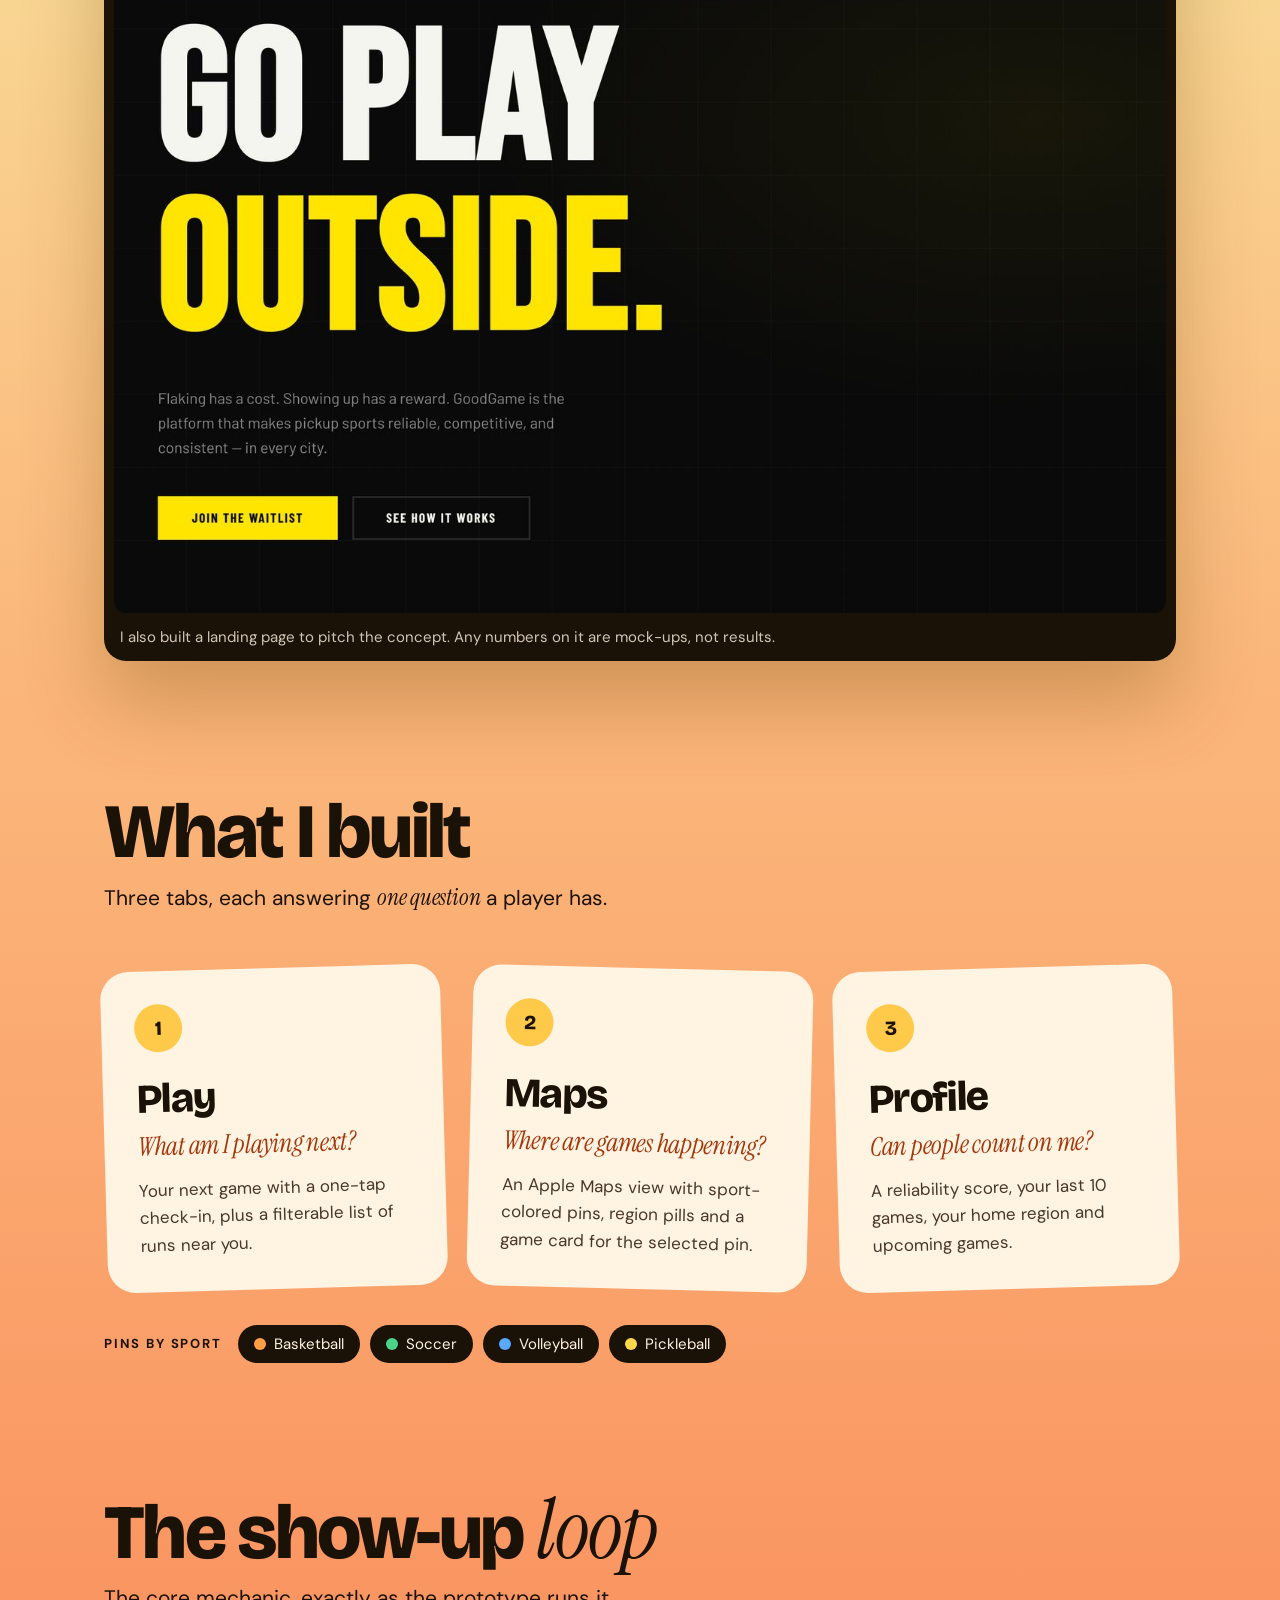
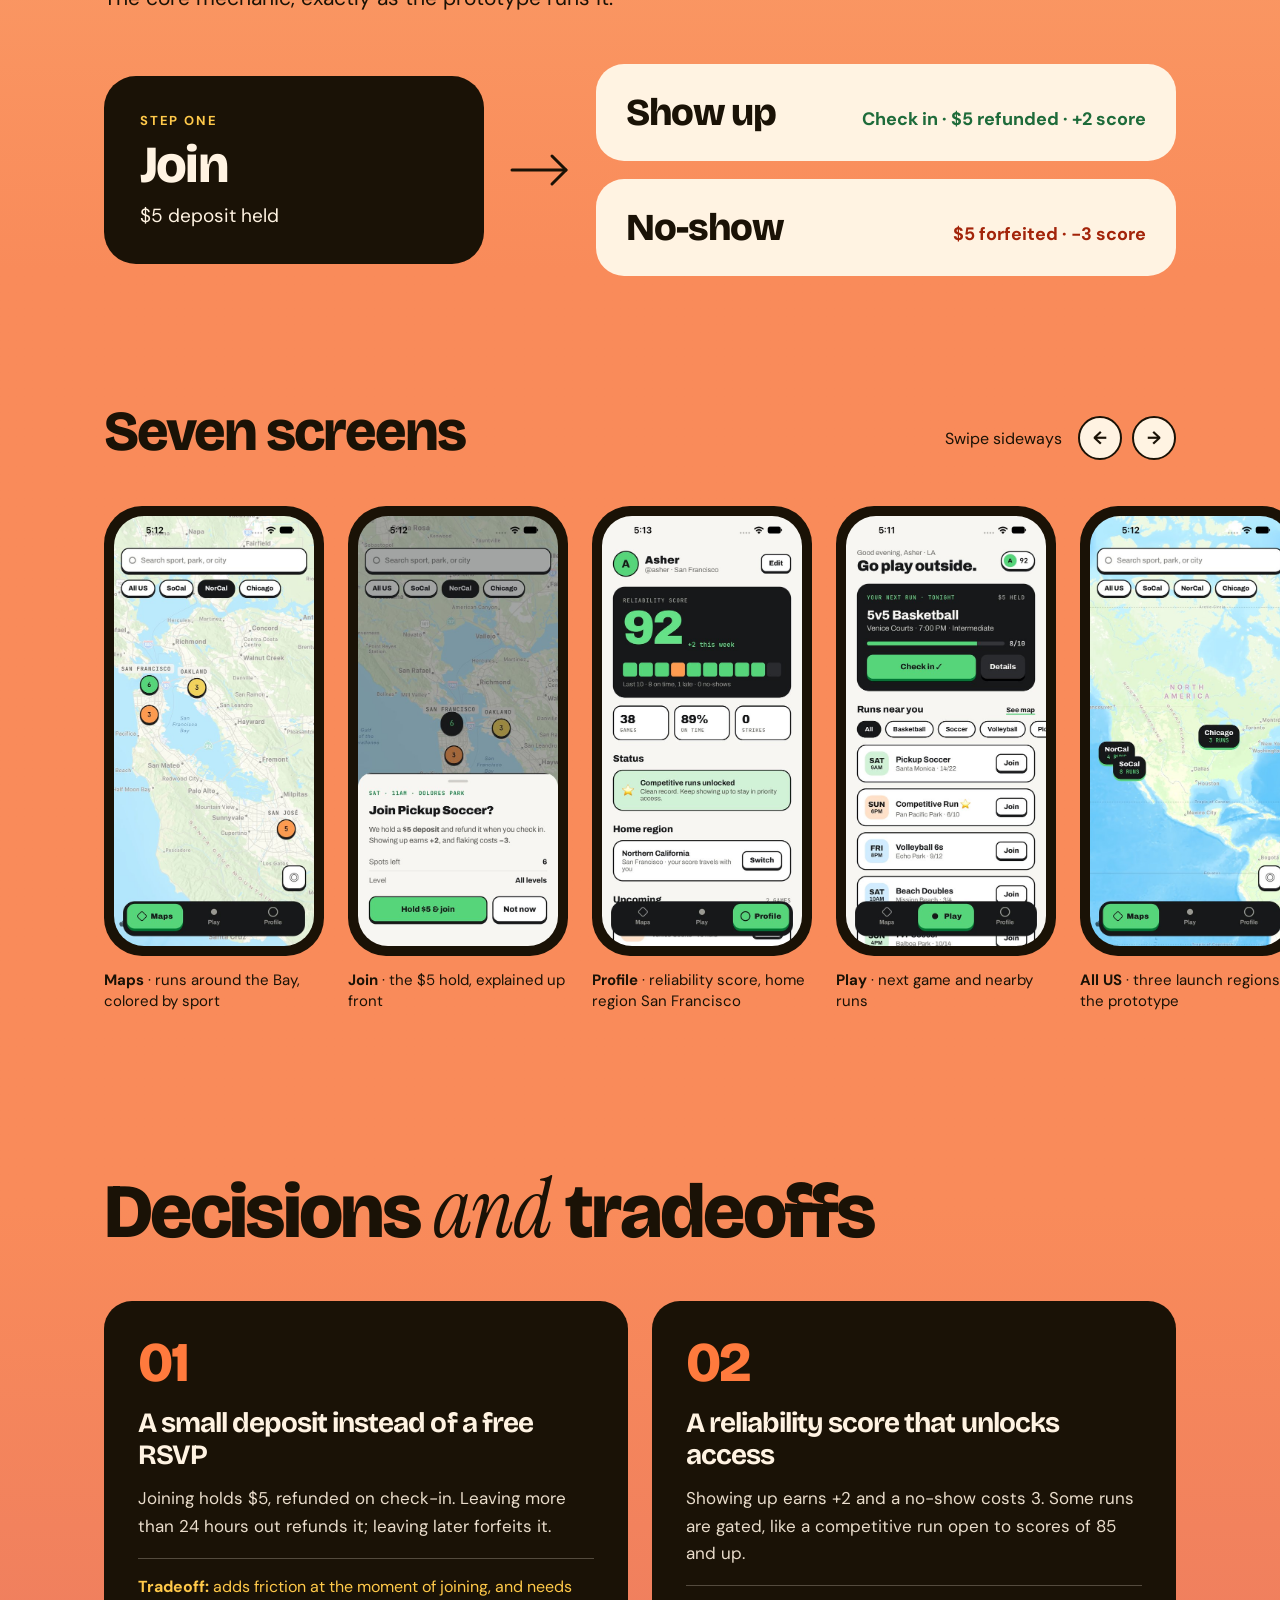
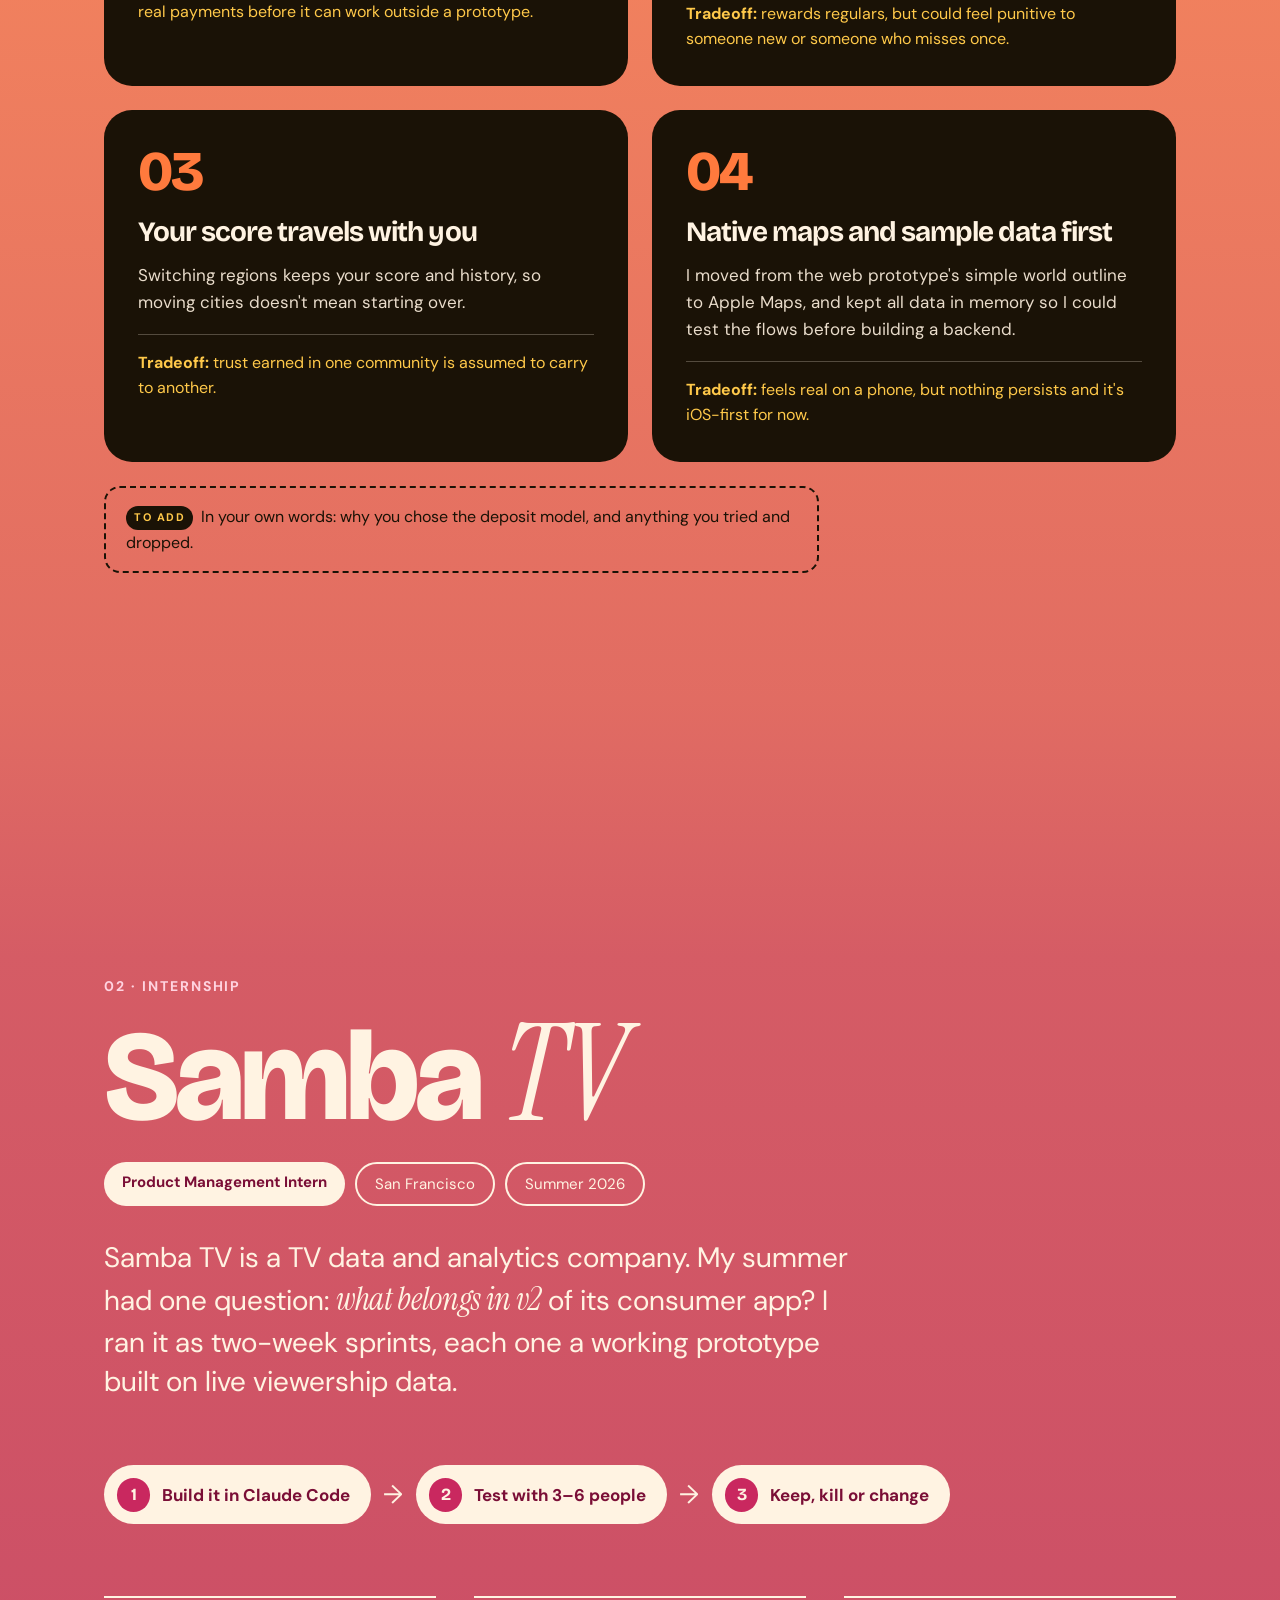
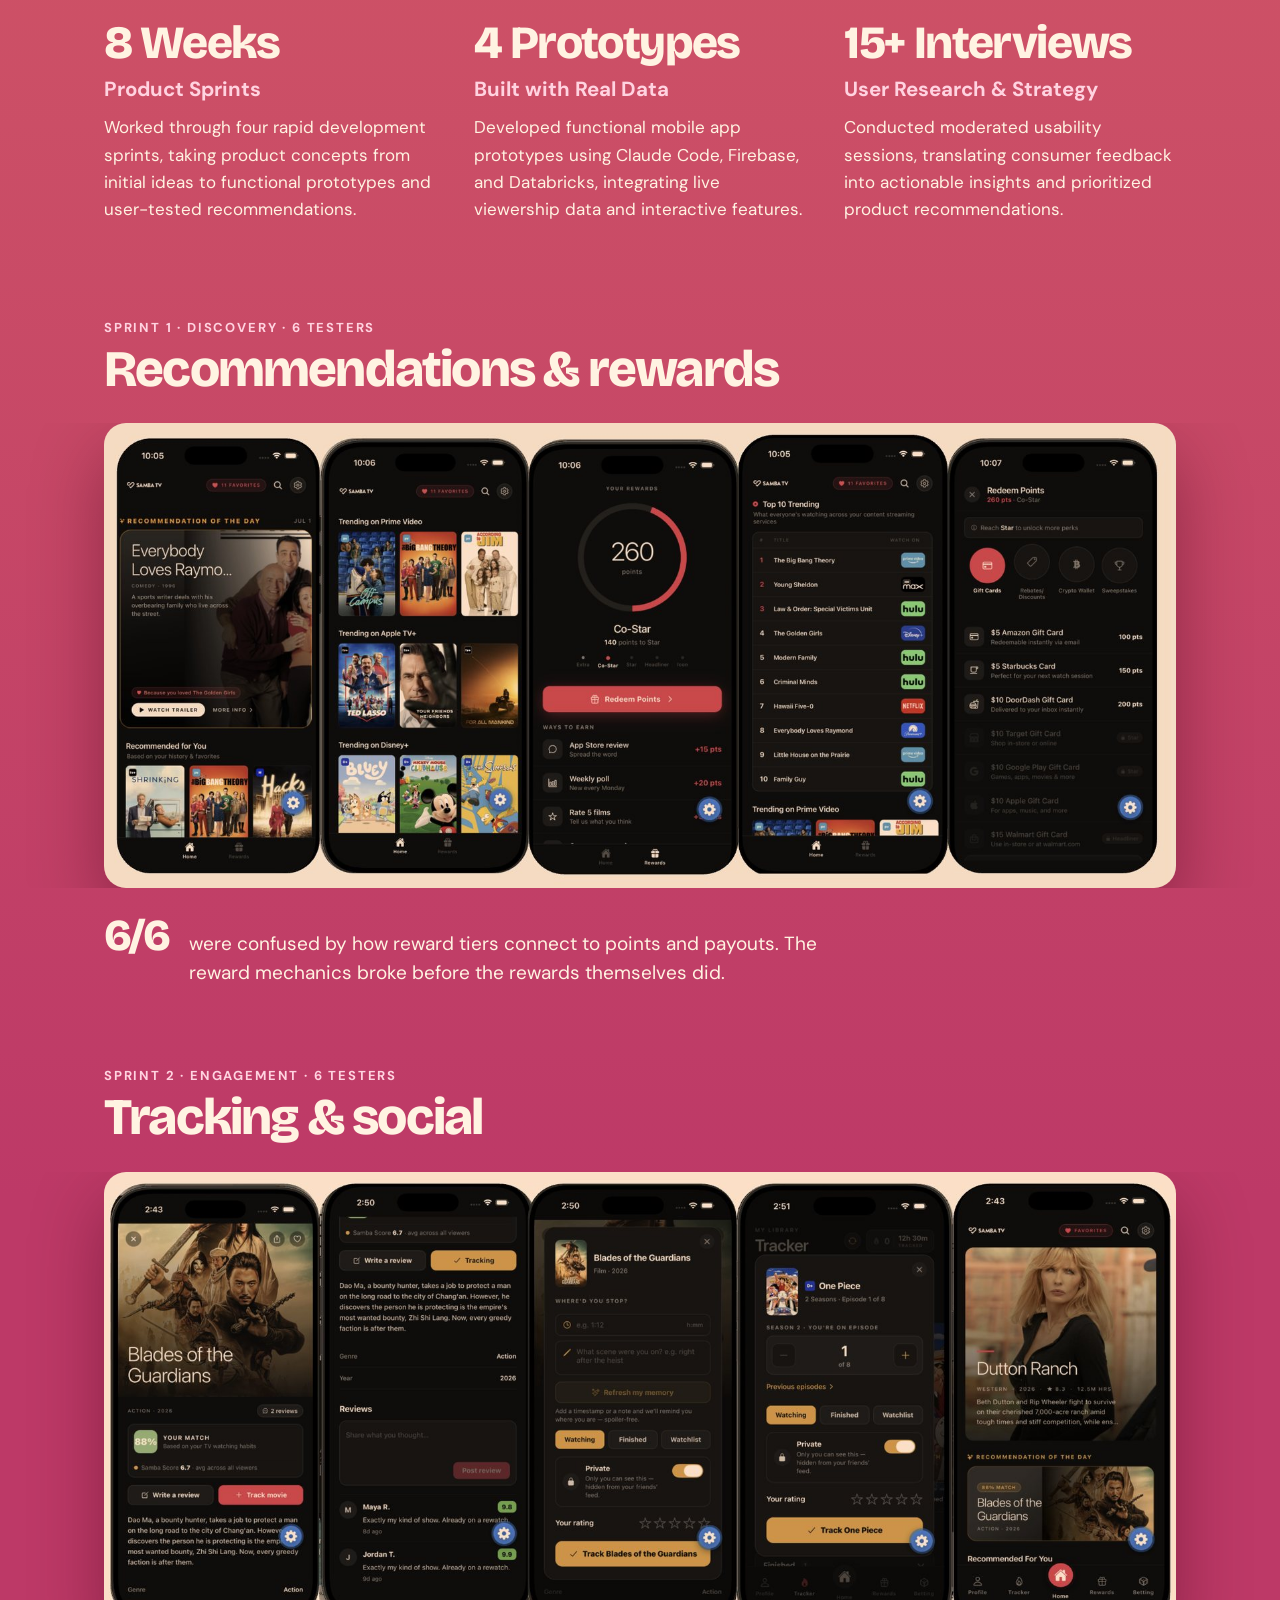
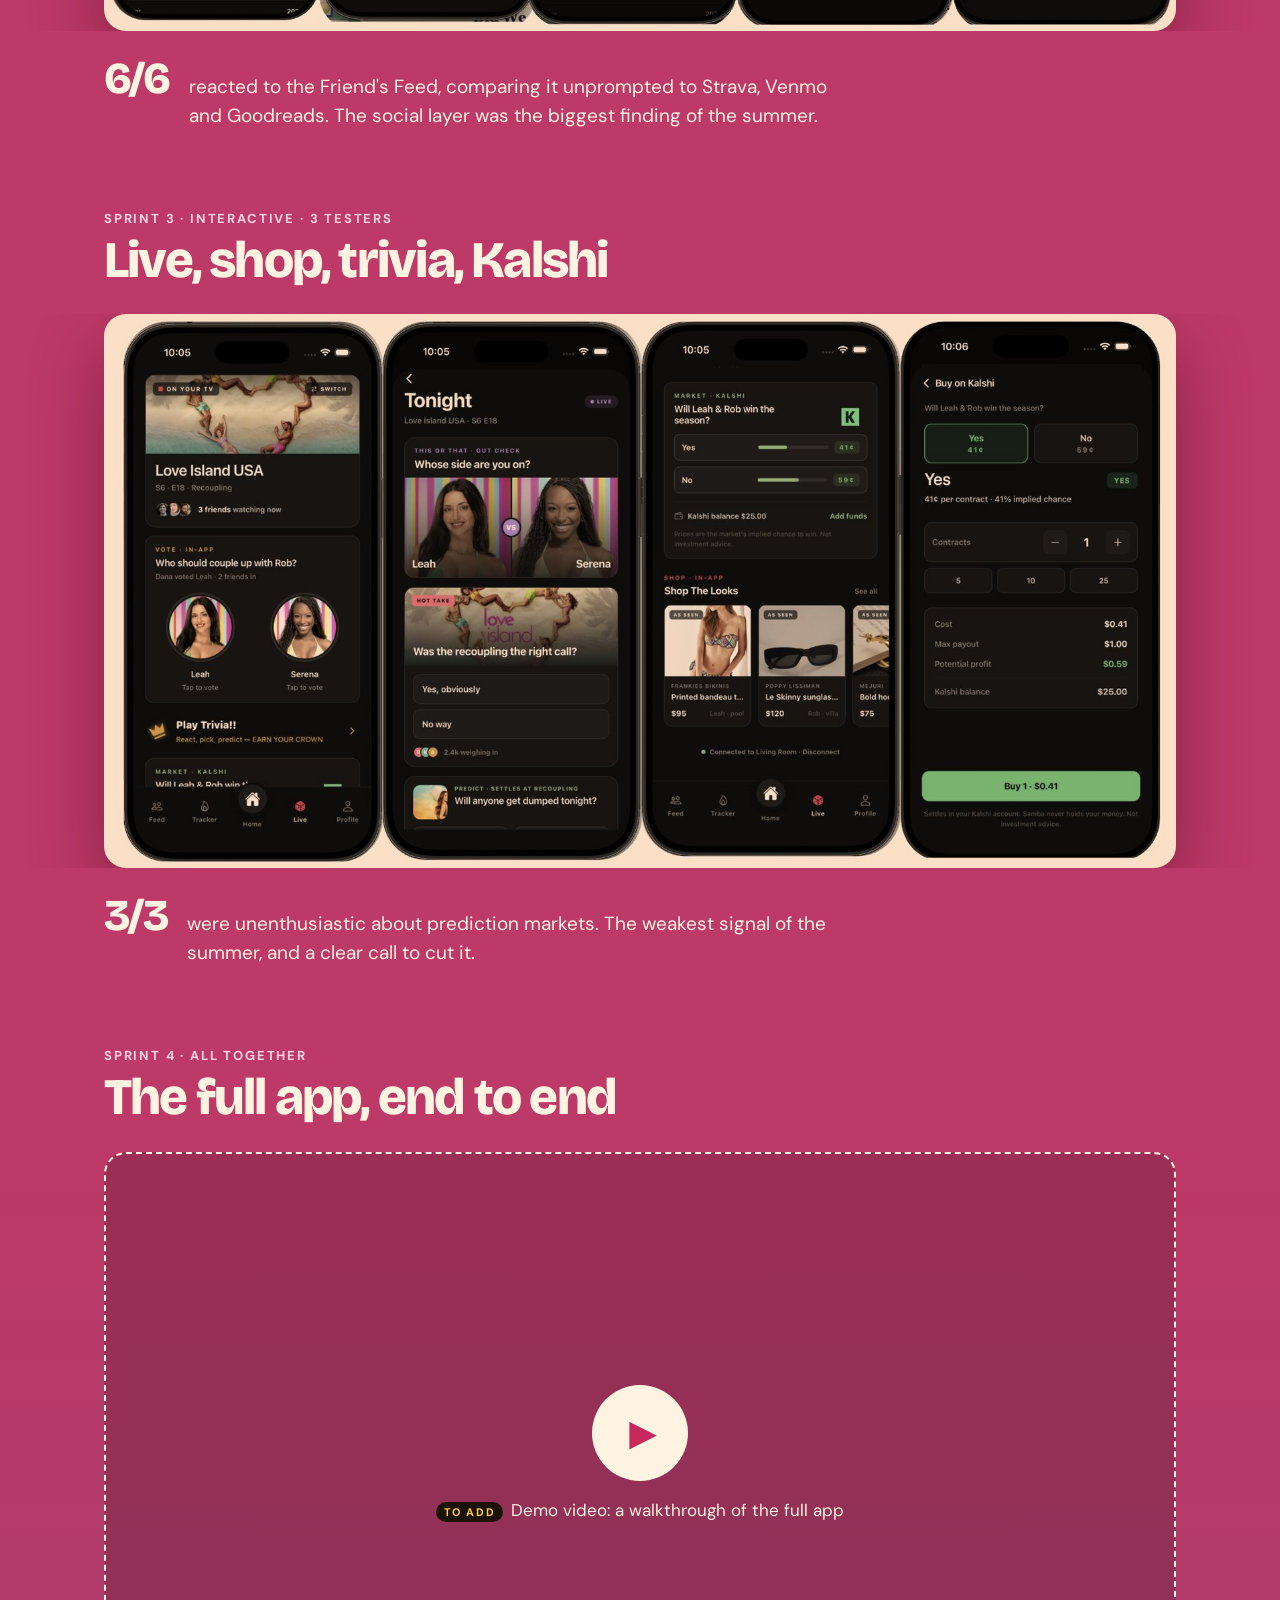
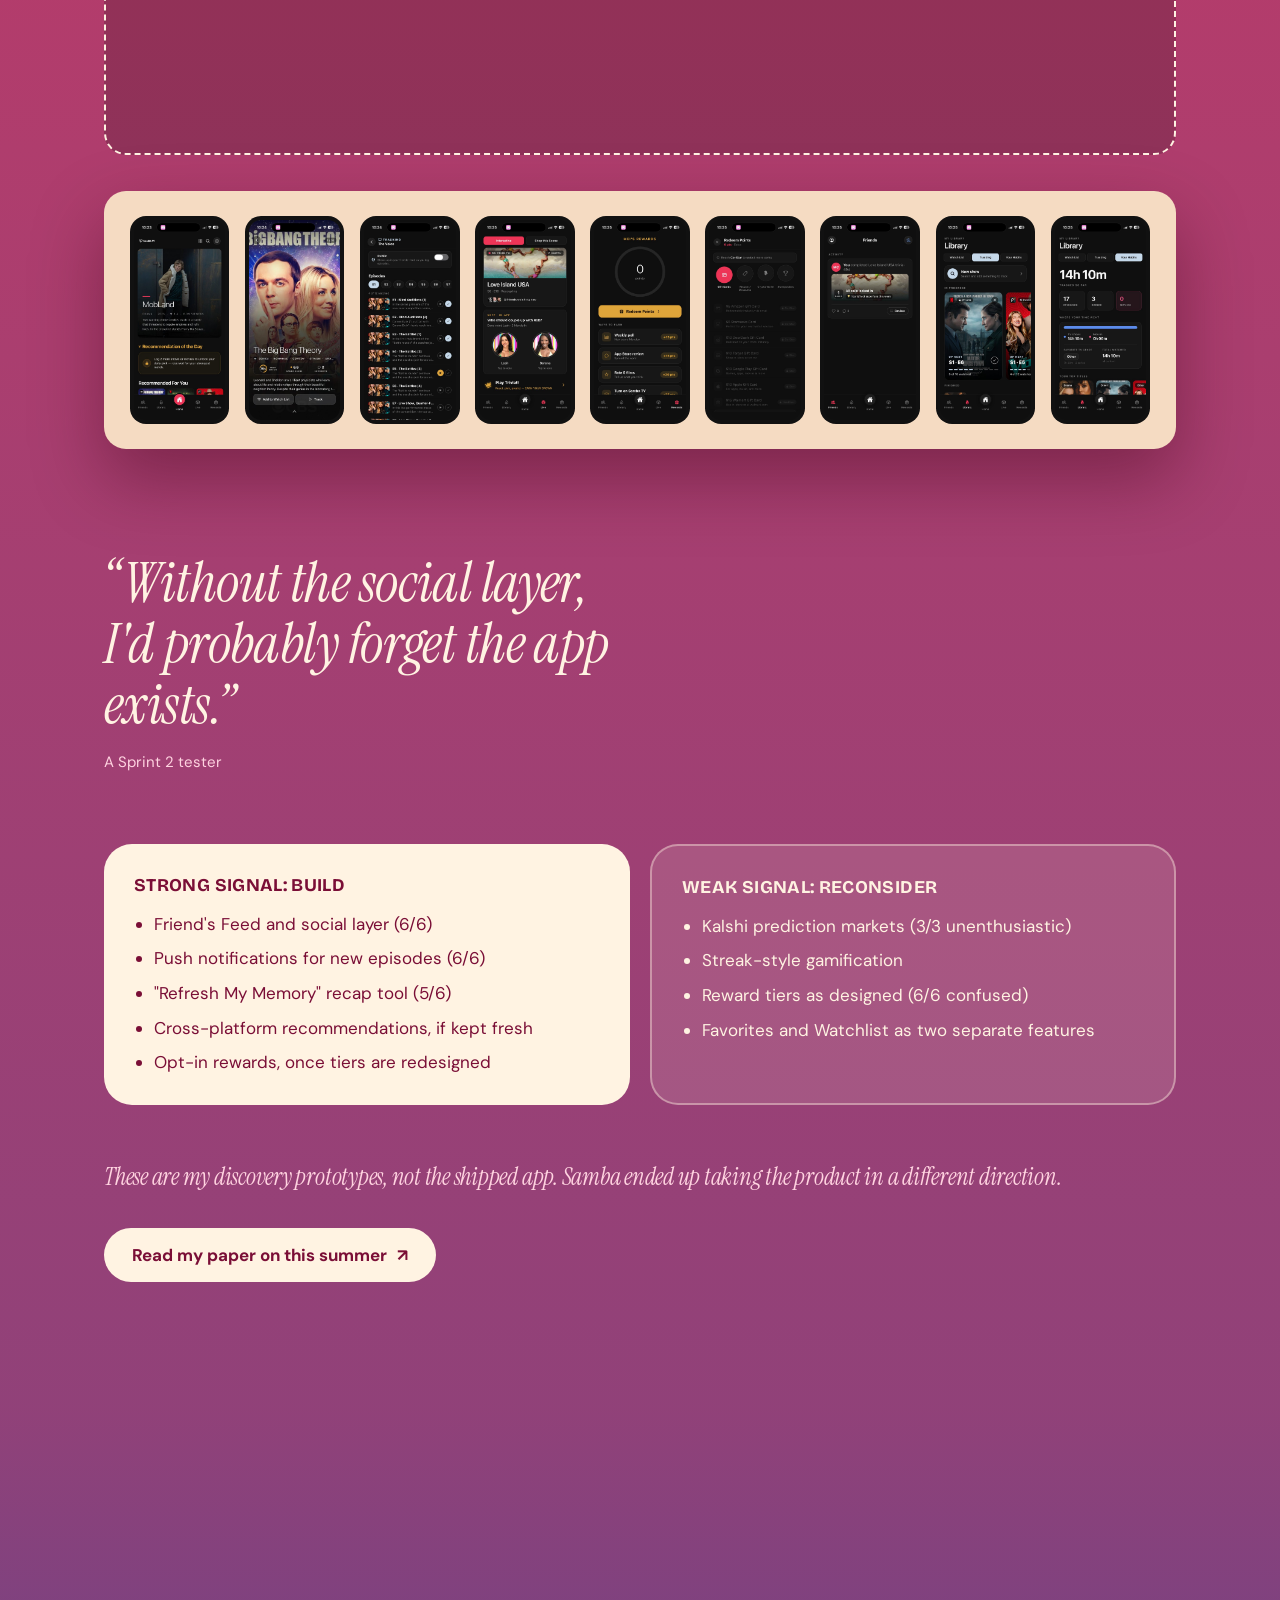
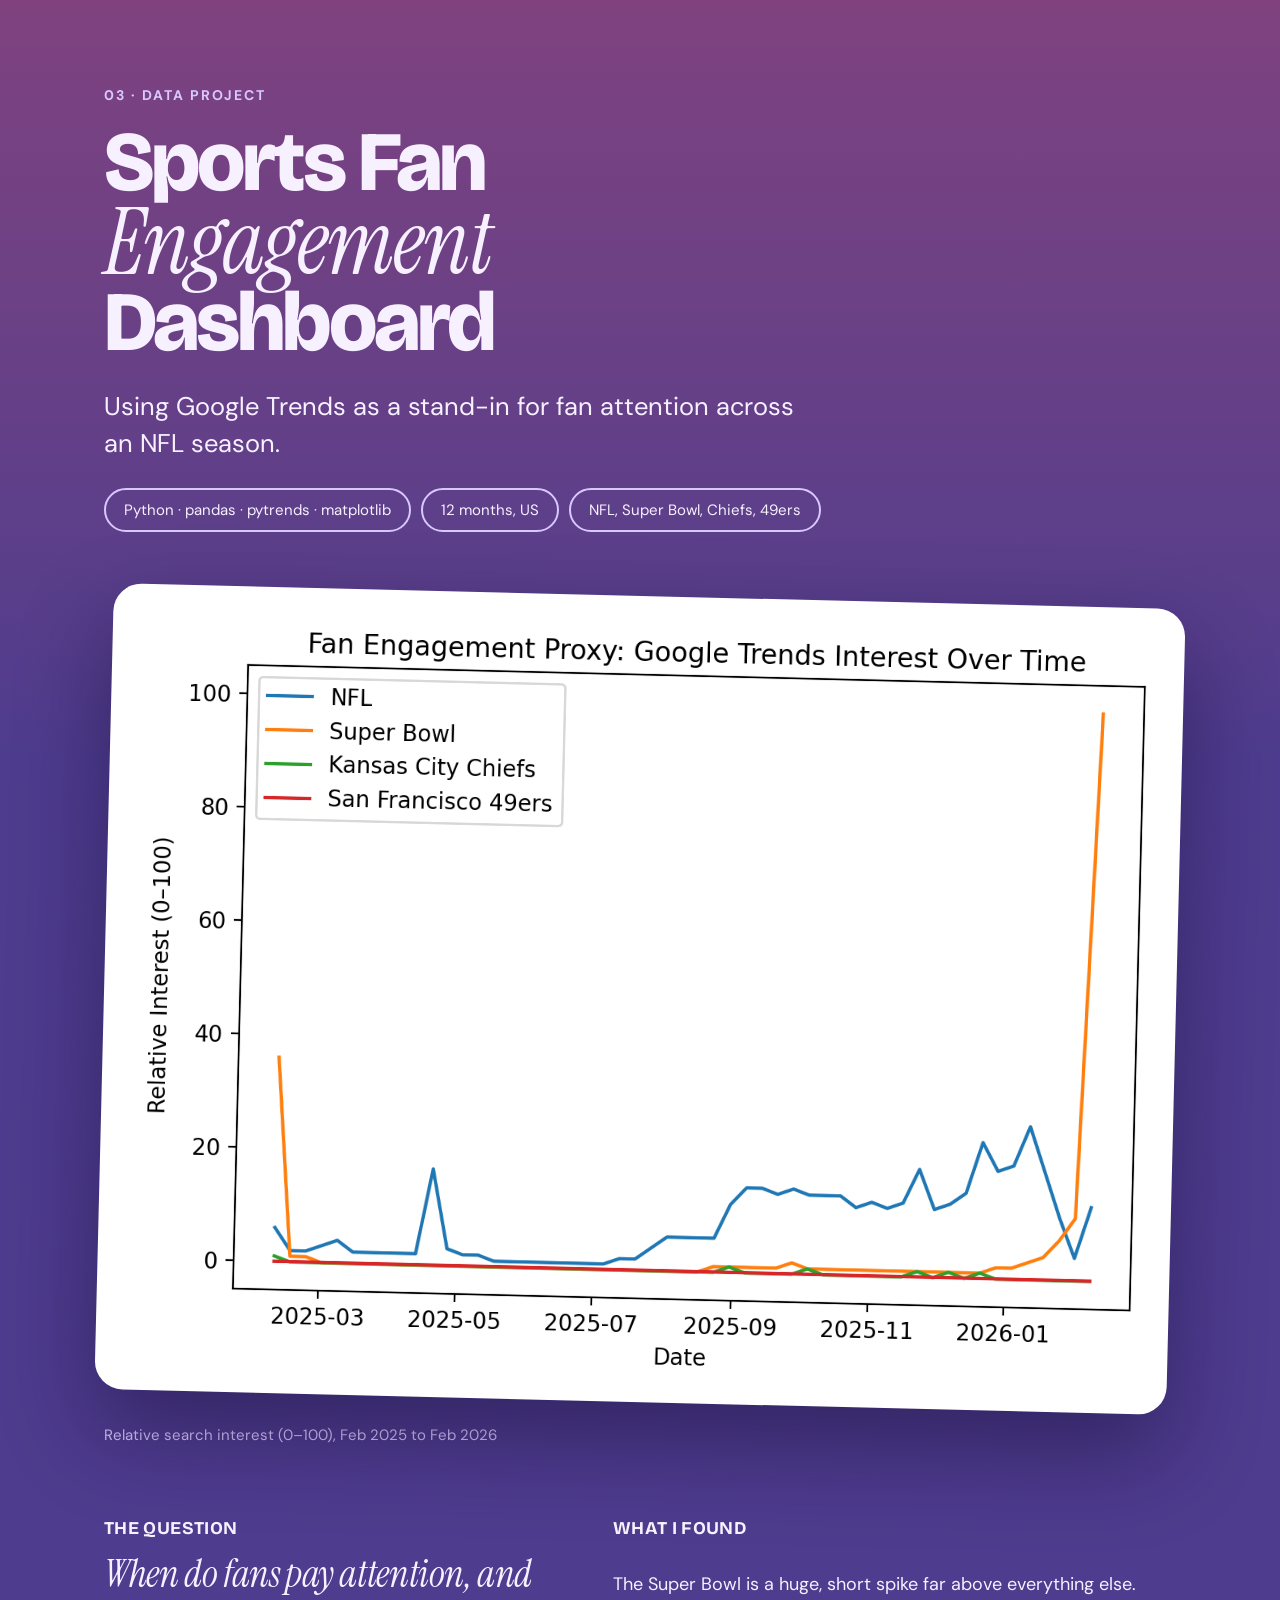
==== commit 3be87dcf: "Give MassBids, Hiki, Guppo and Jungle Quest full sections in their bubble colors; full fellowship na" ====
--- a/index.html
+++ b/index.html
@@ -51,9 +51,8 @@
   <section class="sky sky-dusk" id="sports" aria-labelledby="sports-h"></section>
   <!-- Dusk: urban planning prototypes -->
   <section class="sky sky-dusk" id="urban" aria-labelledby="urban-h"></section>
-  <div class="fade f-evening" aria-hidden="true"></div>
-  <!-- Evening: smaller projects with live demos, then other experience -->
-  <section class="sky sky-evening" id="playground" aria-labelledby="play-h"></section>
+  <!-- MassBids, Hiki, Guppo, Jungle Quest: one section each, in their bubble colors (built in main.js) -->
+  <div id="playground"></div>
   <section class="sky sky-evening" id="more" aria-labelledby="more-h"></section>
 </main>
 <div class="fade f-night" aria-hidden="true"></div>
--- a/styles.css
+++ b/styles.css
@@ -3,13 +3,19 @@
 :root {
   --ink: #1A1206;
   --cream: #FFF3E2;
-  --dawn: #FFF3E2;
+  --dawn: #F7F2EE;
   --morning: #FFC94A;
   --noon: #FF7A3D;
   --afternoon: #C9285F;
   --dusk: #5A2AA0;
   --evening: #22226B;
   --night: #100C28;
+  /* Softer versions of the day colors for section backgrounds; the full-strength ones stay for accents */
+  --bg-morning: #F8DC98;
+  --bg-noon: #F98B5A;
+  --bg-afternoon: #BD3967;
+  --bg-dusk: #4E3C8E;
+  --bg-evening: #262A5C;
   --ink-soft: #4A3826;
   --brown: #6B5440;
   --rust: #B8410E;
@@ -132,25 +138,33 @@
 .navlinks a { padding: 12px 18px; text-decoration: none; font-weight: 600; font-size: 15px; }
 .nav-bar { position: absolute; left: 0; right: 0; bottom: 0; height: 3px; transform-origin: left center; background: linear-gradient(90deg, var(--morning), var(--noon), var(--afternoon), var(--dusk), var(--evening)); }
 
-/* Sky transitions between sections */
-.fade { height: clamp(120px, 16vw, 240px); }
-.f-dawn { background: linear-gradient(var(--dawn), var(--morning)); }
-.f-noon { background: linear-gradient(var(--morning), var(--noon)); }
-.f-afternoon { background: linear-gradient(var(--noon), var(--afternoon)); }
-.f-dusk { background: linear-gradient(var(--afternoon), var(--dusk)); }
-.f-evening { background: linear-gradient(var(--dusk), var(--evening)); }
-.f-night { background: linear-gradient(var(--evening), var(--night)); }
-.sky { padding-block: 20px clamp(100px, 10vw, 140px); }
-.sky-morning { background: var(--morning); padding-top: 40px; }
-.sky-noon { background: var(--noon); }
-.sky-afternoon { background: var(--afternoon); color: var(--cream); }
-.sky-dusk { background: var(--dusk); color: var(--violet-text); }
-.sky-evening { background: var(--evening); color: var(--indigo-text); }
+/* Sky transitions: one continuous gradient. Each section eases from a blend with the color before it
+   into its own color and out toward the next one, and the bands in between finish the blend (in oklab,
+   so mixes stay clean instead of going muddy). */
+.fade { height: clamp(160px, 20vw, 320px); background: linear-gradient(in oklab, var(--from), var(--to)); }
+.sky { --c: var(--bg-morning); --top: var(--c); --bot: var(--c); --ease: 35%;
+  background: linear-gradient(in oklab, var(--top), var(--c) var(--ease), var(--c) calc(100% - var(--ease)), var(--bot));
+  padding-block: 20px clamp(100px, 10vw, 140px); }
+.sky-morning { --c: var(--bg-morning); --top: color-mix(in oklab, var(--bg-morning) 60%, var(--dawn)); --bot: color-mix(in oklab, var(--bg-morning) 60%, var(--bg-noon)); padding-top: 40px; }
+.sky-noon { --c: var(--bg-noon); --top: color-mix(in oklab, var(--bg-noon) 60%, var(--bg-morning)); --bot: color-mix(in oklab, var(--bg-noon) 60%, var(--bg-afternoon)); }
+.sky-afternoon { --c: var(--bg-afternoon); --top: color-mix(in oklab, var(--bg-afternoon) 60%, var(--bg-noon)); --bot: color-mix(in oklab, var(--bg-afternoon) 60%, var(--bg-dusk)); color: var(--cream); }
+.sky-dusk { --c: var(--bg-dusk); color: var(--violet-text); }
+#sports { --top: color-mix(in oklab, var(--bg-dusk) 60%, var(--bg-afternoon)); }
+#urban { --bot: color-mix(in oklab, var(--bg-dusk) 60%, var(--bg-evening)); }
+.sky-evening { --c: var(--bg-evening); color: var(--indigo-text); }
+#more { --bot: color-mix(in oklab, var(--bg-evening) 60%, var(--night)); }
+:root { --pick-bot: color-mix(in oklab, var(--dawn) 80%, var(--bg-morning)); }
+.f-dawn { --from: var(--pick-bot); --to: color-mix(in oklab, var(--bg-morning) 60%, var(--dawn)); }
+.f-noon { --from: color-mix(in oklab, var(--bg-morning) 60%, var(--bg-noon)); --to: color-mix(in oklab, var(--bg-noon) 60%, var(--bg-morning)); }
+.f-afternoon { --from: color-mix(in oklab, var(--bg-noon) 60%, var(--bg-afternoon)); --to: color-mix(in oklab, var(--bg-afternoon) 60%, var(--bg-noon)); }
+.f-dusk { --from: color-mix(in oklab, var(--bg-afternoon) 60%, var(--bg-dusk)); --to: color-mix(in oklab, var(--bg-dusk) 60%, var(--bg-afternoon)); }
+.f-evening { --from: color-mix(in oklab, var(--bg-dusk) 60%, var(--bg-evening)); --to: color-mix(in oklab, var(--bg-evening) 60%, var(--bg-dusk)); }
+.f-night { --from: color-mix(in oklab, var(--bg-evening) 60%, var(--night)); --to: var(--night); }
 
 /* Dawn: hero */
 .hero { position: relative; overflow: hidden; padding-block: 160px 120px; background: var(--dawn); }
 .sun { position: absolute; border-radius: 50%; aspect-ratio: 1; }
-.sun-big { right: -6vw; top: 120px; width: clamp(260px, 38vw, 560px); background: var(--noon); }
+.sun-big { right: -6vw; top: 120px; width: clamp(260px, 38vw, 560px); background: linear-gradient(160deg, #FF9A72 10%, #F5838F 90%); }
 .sun-small { right: 8vw; top: 90px; width: clamp(90px, 10vw, 150px); background: var(--morning); mix-blend-mode: multiply; }
 .hero-in { position: relative; }
 .hero .eyebrow { color: var(--amber); }
@@ -169,9 +183,9 @@
 .tick-star { color: var(--noon); }
 
 /* Project picker: glossy bubbles that drift around a stage (motion in main.js) */
-.picker { position: relative; background: var(--dawn); padding-block: clamp(80px, 9vw, 110px) clamp(60px, 7vw, 100px); scroll-margin-top: 0; overflow: clip; }
+.picker { position: relative; background: linear-gradient(in oklab, var(--dawn) 55%, var(--pick-bot)); padding-block: clamp(80px, 9vw, 110px) clamp(60px, 7vw, 100px); scroll-margin-top: 0; overflow: clip; }
 .picker .intro { color: var(--ink-soft); }
-.stage { position: relative; height: 900px; margin-top: 40px; }
+.stage { position: relative; height: 880px; margin-top: 40px; }
 .slot { position: absolute; will-change: transform; }
 .bob { animation: ll-jelly 4s ease-in-out infinite; }
 @keyframes ll-jelly { 0%, 100% { transform: scale(1, 1); } 30% { transform: scale(1.04, .96); } 60% { transform: scale(.97, 1.03); } }
@@ -186,7 +200,7 @@
 .bubble:focus-visible { outline: 3px solid var(--ink); outline-offset: 6px; }
 .bub-shine { position: absolute; left: 16%; top: 9%; width: 40%; height: 22%; border-radius: 50%; background: radial-gradient(ellipse at center, rgba(255,255,255,.88), rgba(255,255,255,0) 70%); transform: rotate(-26deg); pointer-events: none; }
 .bubble-t { position: relative; font-weight: 800; font-size: var(--t); line-height: .96; }
-.bubble-s { position: relative; font-size: clamp(13px, calc(var(--s) * .055), 16px); line-height: 1.3; }
+.bubble-s { position: relative; font-size: var(--st, 14px); line-height: 1.28; font-weight: 500; max-width: 100%; text-wrap: balance; }
 .tone-morning { --zoom: #FFC93C; color: #1A1206; background: radial-gradient(circle at 32% 26%, #FFF1B8 0%, #FFC93C 36%, #F7931E 72%, #E0610B 100%); box-shadow: inset -24px -30px 54px rgba(170,60,0,.35), inset 14px 18px 34px rgba(255,255,255,.55), 0 40px 70px -20px rgba(240,130,20,.65), 0 14px 26px -12px rgba(120,50,0,.3); }
 .tone-morning .bubble-s { color: #4A2A08; }
 .tone-afternoon { --zoom: #D61F5B; color: #FFF6F0; text-shadow: 0 1px 2px rgba(80,0,30,.35); background: radial-gradient(circle at 32% 26%, #FFC2D1 0%, #FF5C8A 34%, #D61F5B 70%, #8E0F3E 100%); box-shadow: inset -22px -28px 50px rgba(90,0,30,.42), inset 12px 16px 30px rgba(255,255,255,.4), 0 36px 64px -20px rgba(214,31,91,.6), 0 12px 24px -12px rgba(90,0,30,.35); }
@@ -254,10 +268,11 @@
 .role-card p { flex: 2 1 400px; min-width: 0; font-size: 18px; line-height: 1.65; color: #3A2A1A; }
 
 /* Noon: GoodGame continued */
-.tabs { margin-top: 56px; display: grid; grid-template-columns: repeat(auto-fit, minmax(min(260px, 100%), 1fr)); gap: 28px; }
-.tab-card { background: var(--cream); border-radius: 28px; padding: 34px; min-height: 280px; height: 100%; }
+.tabs { margin-top: 56px; display: grid; grid-template-columns: 1fr; gap: clamp(16px, 2vw, 28px); }
+@media (min-width: 720px) { .tabs { grid-template-columns: repeat(3, 1fr); } }
+.tab-card { background: var(--cream); border-radius: 28px; padding: clamp(22px, 2.6vw, 34px); min-height: 280px; height: 100%; }
 .num { display: inline-flex; width: 48px; height: 48px; border-radius: 50%; background: var(--morning); align-items: center; justify-content: center; font-weight: 800; font-size: 20px; }
-.tab-card h4 { margin: 22px 0 0; font-size: 44px; font-weight: 800; }
+.tab-card h4 { margin: 22px 0 0; font-size: clamp(30px, 3.2vw, 44px); font-weight: 800; }
 .tab-q { margin-top: 6px; font-size: 26px; color: var(--rust-2); }
 .tab-b { margin-top: 14px; font-size: 17px; line-height: 1.6; color: var(--ink-soft); }
 .legend { margin-top: 36px; display: flex; flex-wrap: wrap; gap: 10px; align-items: center; }
@@ -426,7 +441,6 @@
 .browser figcaption { color: var(--cream); opacity: .8; font-size: 15px; padding: 14px 6px 4px; }
 
 /* Evening: playground */
-#playground { padding-bottom: 40px; }
 .play { margin-top: 56px; display: grid; grid-template-columns: minmax(0, 1fr); gap: clamp(56px, 7vw, 96px); }
 .play-card { display: flex; flex-wrap: wrap; gap: 28px 56px; align-items: center; scroll-margin-top: 90px; }
 .play-card.flip { flex-direction: row-reverse; }
@@ -496,12 +510,109 @@
 
 /* Vine down the left gutter (drawn in main.js). Sits above section backgrounds, never takes clicks. */
 .vine { position: absolute; top: 0; left: 0; width: 100%; z-index: 20; pointer-events: none; overflow: visible; }
-.vine-stem { fill: none; stroke: #3E9B4F; stroke-width: 3; stroke-linecap: round; filter: drop-shadow(0 1px 0 rgba(255,243,226,.35)); }
-.vine-leaf { fill: #5CC46A; stroke: #2F7D3E; stroke-width: 1.2; }
-.vine-vein, .vine-curl { fill: none; stroke: #2F7D3E; stroke-width: 1.2; stroke-linecap: round; }
-.vine-curl { stroke: #3E9B4F; stroke-width: 2; }
-.vine-eye { fill: var(--ink); }
-.vine-x { opacity: 0; transition: opacity .5s ease; }
-.vine-x.on { opacity: 1; }
-@media (max-width: 640px) { .vine-stem { stroke-width: 2; } }
-@media (prefers-reduced-motion: reduce) { .vine-x { transition: none; } }
+.vine-stem, .vine-core, .vine-shine, .vine-twist, .vine-rib, .vine-stalk, .vine-curl, .vine-pvein, .vine-stamen { fill: none; stroke-linecap: round; stroke-linejoin: round; }
+.vine-stem { stroke: #1D5A2C; stroke-width: 11; }
+.vine-core { stroke: #3C8A3C; stroke-width: 7.5; }
+.vine-shine { stroke: #9BD67F; stroke-width: 2; opacity: .75; }
+.vine-twist { stroke-width: 3.2; }
+.vine-twist-back { stroke: #1D5A2C; }
+.vine-twist-front { stroke: #5DB053; }
+.vine-leaf { stroke: #1D5A2C; stroke-width: 1; }
+.vine-shade { fill: #0B3A1C; opacity: .24; }
+.vine-rib { stroke: #1D5A2C; stroke-width: 1.1; opacity: .7; }
+.vine-gloss { fill: #fff; opacity: .34; }
+.vine-stalk { stroke: #2E6E3A; stroke-width: 2.2; }
+.vine-curl { stroke: #3C8A3C; stroke-width: 2; }
+.vine-petal { stroke: rgba(90, 10, 40, .25); stroke-width: .8; }
+.vine-pvein { stroke: #fff; stroke-width: .8; opacity: .4; }
+.vine-throat { fill: #7A1838; }
+.vine-stamen { stroke: #FFF0C2; }
+.vine-pollen { fill: #FFD43B; }
+.vine-sepal { fill: #2E8B47; }
+/* Leaves and flowers pop open from where they join the stem, with a little overshoot */
+.vine-x, .vine-sway { transform-box: view-box; transform-origin: 0 0; }
+.vine-x { transform: scale(0); opacity: 0; transition: transform .6s cubic-bezier(.34, 1.7, .5, 1), opacity .2s ease; }
+.vine-x.on { transform: scale(1); opacity: 1; }
+.vine-sway { animation: ll-sway 4.5s ease-in-out infinite alternate; }
+.vine-x:not(.on) .vine-sway { animation-play-state: paused; }
+@keyframes ll-sway { from { transform: rotate(-6deg); } to { transform: rotate(6deg); } }
+@media (max-width: 640px) {
+  .vine-stem { stroke-width: 5; }
+  .vine-core { stroke-width: 3.4; }
+  .vine-shine { stroke-width: 1; }
+  .vine-twist { stroke-width: 1.4; }
+  .vine-leaf, .vine-rib, .vine-petal { stroke-width: .5; }
+  .vine-stalk, .vine-curl { stroke-width: 1.1; }
+}
+@media (prefers-reduced-motion: reduce) { .vine-x { transition: none; } .vine-sway { animation: none; } }
+
+/* GoodGame runs on into the next section, so keep the gap between them about the size of a sub-section gap */
+#goodgame { padding-bottom: clamp(40px, 4vw, 60px); position: relative; z-index: 2; }
+.fade.f-noon { height: clamp(40px, 5vw, 80px); }
+/* With a short band here, the two sections meet at the halfway color so there's no visible seam */
+.sky-morning { --bot: color-mix(in oklab, var(--bg-morning) 50%, var(--bg-noon)); }
+.sky-noon { --top: color-mix(in oklab, var(--bg-noon) 50%, var(--bg-morning)); }
+.fade.f-noon { --from: color-mix(in oklab, var(--bg-morning) 50%, var(--bg-noon)); --to: var(--from); }
+
+/* Samba process: one row on anything wider than a phone, shrinking to fit */
+@media (min-width: 720px) {
+  .process { flex-wrap: nowrap; gap: clamp(6px, 1vw, 14px); }
+  .process-step { white-space: nowrap; font-size: clamp(13px, 1.35vw, 17px); padding: clamp(8px, 1vw, 14px) clamp(14px, 1.6vw, 22px) clamp(8px, 1vw, 14px) clamp(8px, 1vw, 14px); gap: clamp(8px, 1vw, 12px); }
+  .process-step .disp { width: clamp(28px, 2.6vw, 36px); height: clamp(28px, 2.6vw, 36px); flex: none; }
+  .process-arr { font-size: clamp(18px, 2vw, 26px); }
+}
+
+/* Samba stats: three in a row, number, subtitle, then detail */
+.pillars { grid-template-columns: 1fr; gap: clamp(20px, 3vw, 40px); }
+@media (min-width: 720px) { .pillars { grid-template-columns: repeat(3, 1fr); } }
+.pillar-k { font-size: clamp(32px, 3.6vw, 48px); }
+.pillar-s { margin-top: 10px; font-size: clamp(17px, 1.6vw, 21px); font-weight: 700; color: var(--pink-soft); }
+
+/* Demo video: 16:9 player, or a dashed placeholder until there's a link */
+.demo-video { margin-top: 28px; aspect-ratio: 16 / 9; width: 100%; max-width: 1200px; border-radius: 22px; overflow: hidden; background: #111; box-shadow: 0 30px 70px rgba(60,0,20,.4); }
+.demo-video iframe { width: 100%; height: 100%; border: 0; display: block; }
+.demo-ph { display: flex; flex-direction: column; align-items: center; justify-content: center; gap: 18px; background: rgba(0,0,0,.18); border: 2px dashed var(--cream); box-shadow: none; text-align: center; padding: 24px; font-size: 17px; }
+.demo-play { display: inline-flex; align-items: center; justify-content: center; width: clamp(64px, 8vw, 96px); height: clamp(64px, 8vw, 96px); border-radius: 50%; background: var(--cream); color: var(--afternoon); font-size: clamp(24px, 3vw, 36px); padding-left: 6px; }
+.demo-link { margin-top: 28px; }
+
+/* Sprint 4: separate screens on the cream card; each one grows on hover and opens full size on click */
+.sprint-screens { display: grid; grid-template-columns: repeat(9, minmax(0, 1fr)); gap: clamp(8px, 1.2vw, 16px); min-width: 760px; max-width: 1200px; padding: clamp(14px, 2vw, 28px); border-radius: 22px; background: #F5DBC2; box-shadow: 0 30px 70px rgba(60,0,20,.4); box-sizing: border-box; }
+.zoomable { all: unset; display: block; min-width: 0; position: relative; cursor: zoom-in; border-radius: 16px; background: #111; padding: 4px; transition: transform .35s cubic-bezier(.2,.9,.25,1.2), box-shadow .35s ease; transform-origin: center; }
+.sprint-shot .zoomable img { display: block; width: 100%; min-width: 0; max-width: none; border-radius: 12px; box-shadow: none; }
+@media (hover: hover) {
+  .zoomable:hover { transform: scale(1.9); z-index: 5; box-shadow: 0 24px 50px rgba(0,0,0,.45); }
+  .sprint-screens .zoomable:first-child:hover { transform-origin: left center; }
+  .sprint-screens .zoomable:last-child:hover { transform-origin: right center; }
+}
+.zoomable:focus-visible { outline: 3px solid var(--cream); outline-offset: 3px; }
+.sprint-shot:has(.sprint-screens) { overflow: visible; padding-block: 8px; }
+@media (max-width: 820px) { .sprint-shot:has(.sprint-screens) { overflow-x: auto; } }
+.lightbox { position: fixed; inset: 0; z-index: 100; display: grid; place-items: center; padding: 24px; background: rgba(10, 6, 20, .82); cursor: zoom-out; }
+.lightbox[hidden] { display: none; }
+.lightbox img { max-height: 90vh; max-width: 92vw; border-radius: 22px; box-shadow: 0 30px 80px rgba(0,0,0,.6); }
+@media (prefers-reduced-motion: reduce) { .zoomable { transition: none; } }
+
+/* Hiki, MassBids, Guppo, Jungle Quest: standalone projects, spaced like the bigger sections */
+.sr-only { position: absolute; width: 1px; height: 1px; padding: 0; margin: -1px; overflow: hidden; clip: rect(0 0 0 0); white-space: nowrap; border: 0; }
+.beyond-cards { margin-top: 56px; margin-bottom: 40px; }
+
+/* MassBids, Hiki, Guppo, Jungle Quest: full sections in their bubble colors */
+.proj { scroll-margin-top: 0; }
+.proj-light { color: var(--ink); }
+.proj-light .eyebrow { color: rgba(26,18,6,.62); }
+.proj-dark { color: #F4EFFF; }
+.proj-dark .eyebrow { color: #C9C0FF; }
+.proj-shots { margin-top: clamp(40px, 5vw, 64px); display: grid; gap: clamp(14px, 2vw, 24px); }
+.proj-shots img { width: 100%; display: block; border-radius: 20px; box-shadow: 0 30px 70px rgba(10,10,40,.32); }
+.proj-shots.one { max-width: 1040px; }
+.proj-shots.two { grid-template-columns: minmax(0, 1fr) minmax(0, .36fr); align-items: center; }
+.proj-shots.phones { grid-template-columns: repeat(4, minmax(0, 1fr)); max-width: 1040px; }
+.proj-shots.phones img { border-radius: 18px; border: 5px solid var(--ink); }
+.proj-shots img.shot-tall { border-radius: 28px; border: 6px solid var(--ink); }
+@media (max-width: 600px) { .proj-shots.phones { grid-template-columns: repeat(2, minmax(0, 1fr)); } .proj-shots.two { grid-template-columns: minmax(0, 1fr); } .proj-shots.two img.shot-tall { max-width: 60%; justify-self: center; } }
+.proj-foot { margin-top: clamp(32px, 4vw, 48px); max-width: 760px; }
+.proj-body { font-size: clamp(17px, 1.5vw, 20px); line-height: 1.6; }
+.proj-light .proj-body { color: rgba(26,18,6,.82); }
+.proj-dark .proj-body { color: #DCD6FF; }
+.proj-light .pill-proj { background: var(--ink); color: var(--cream); }
+.proj-dark .pill-proj { background: #F4EFFF; color: #2A1C86; }
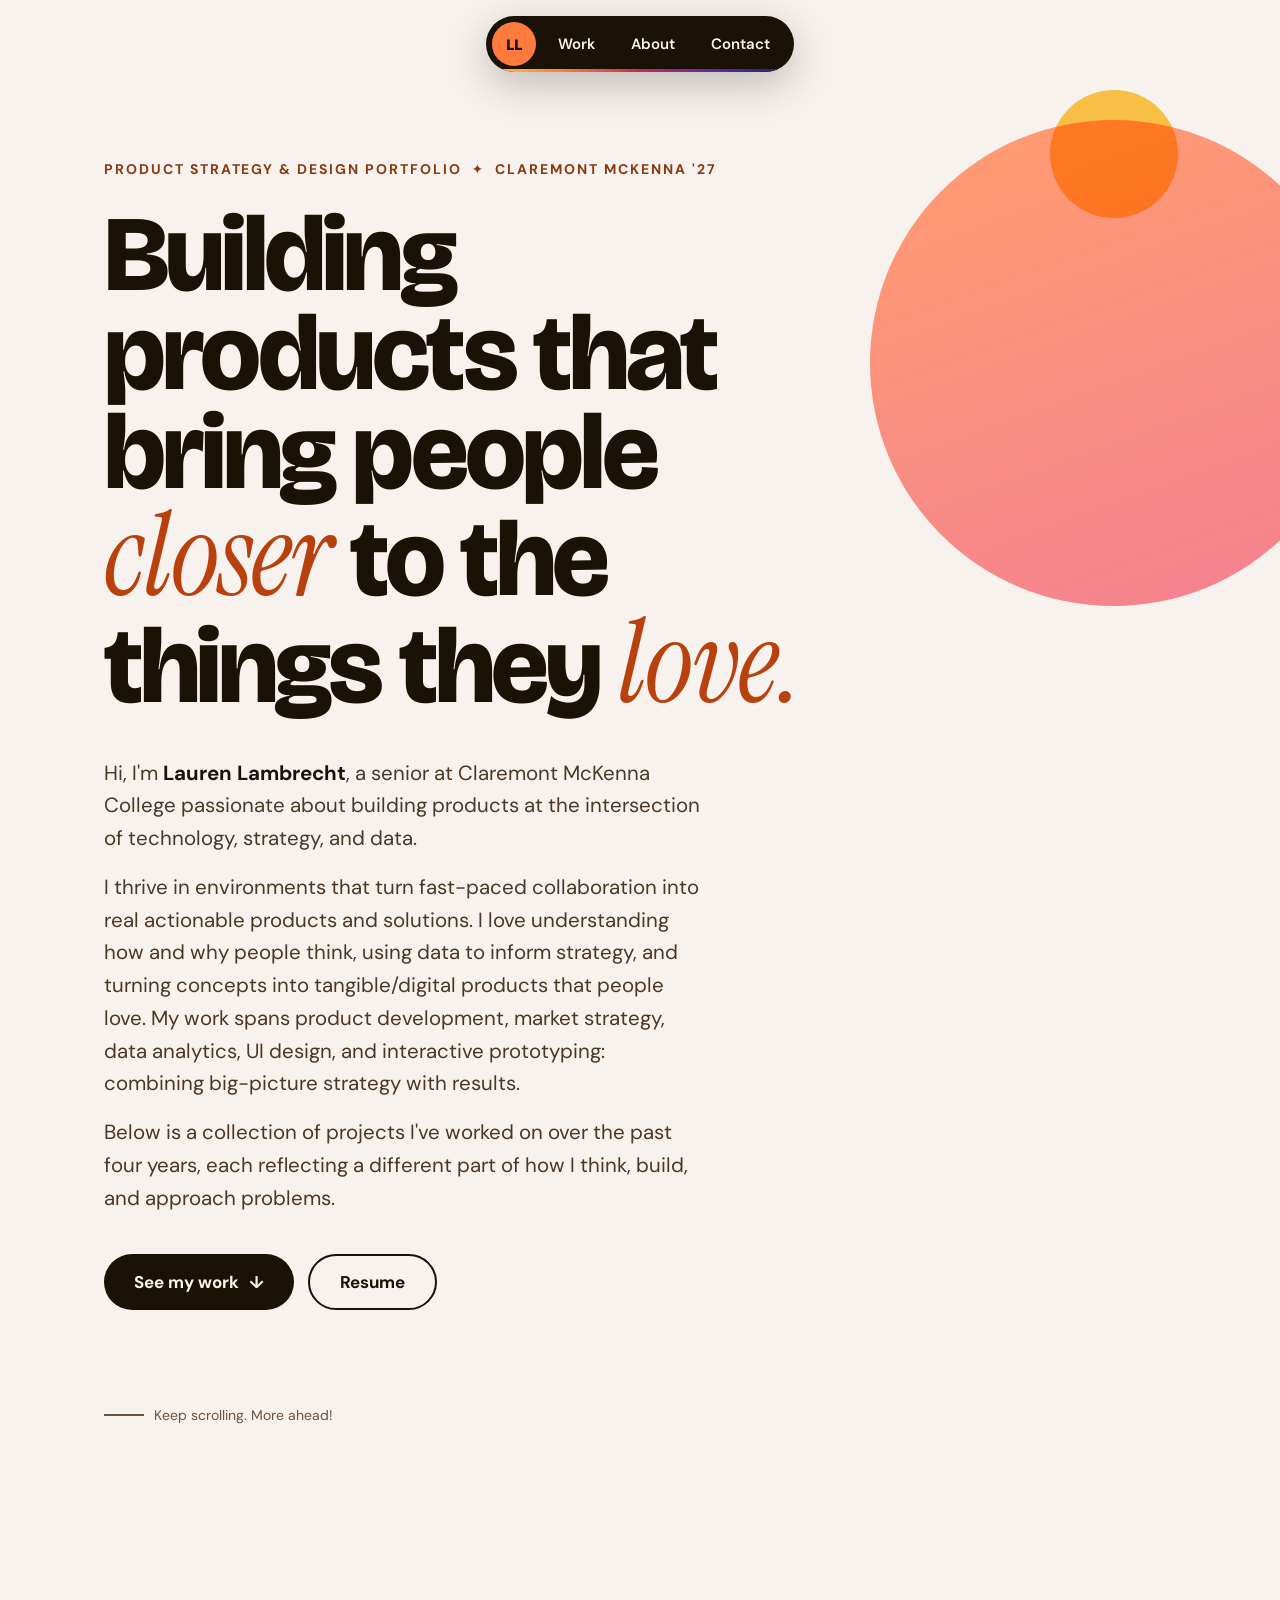
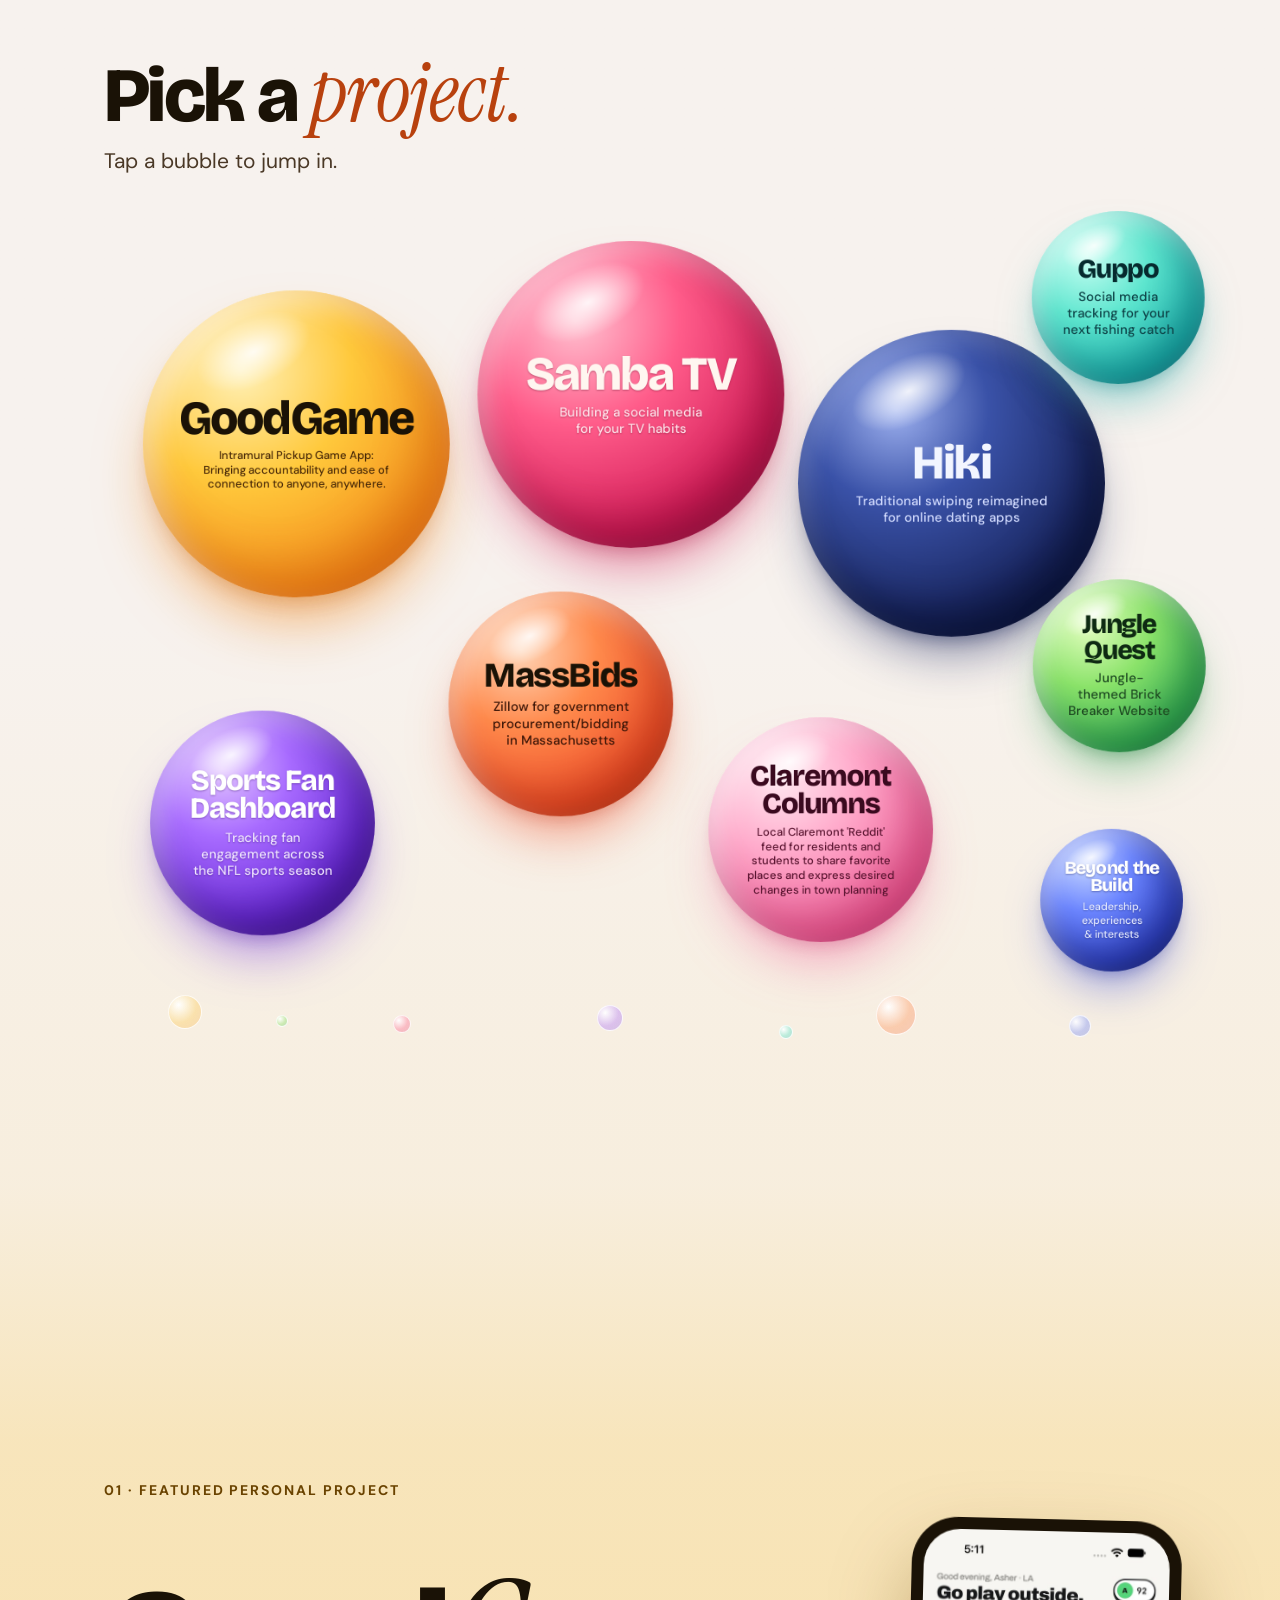
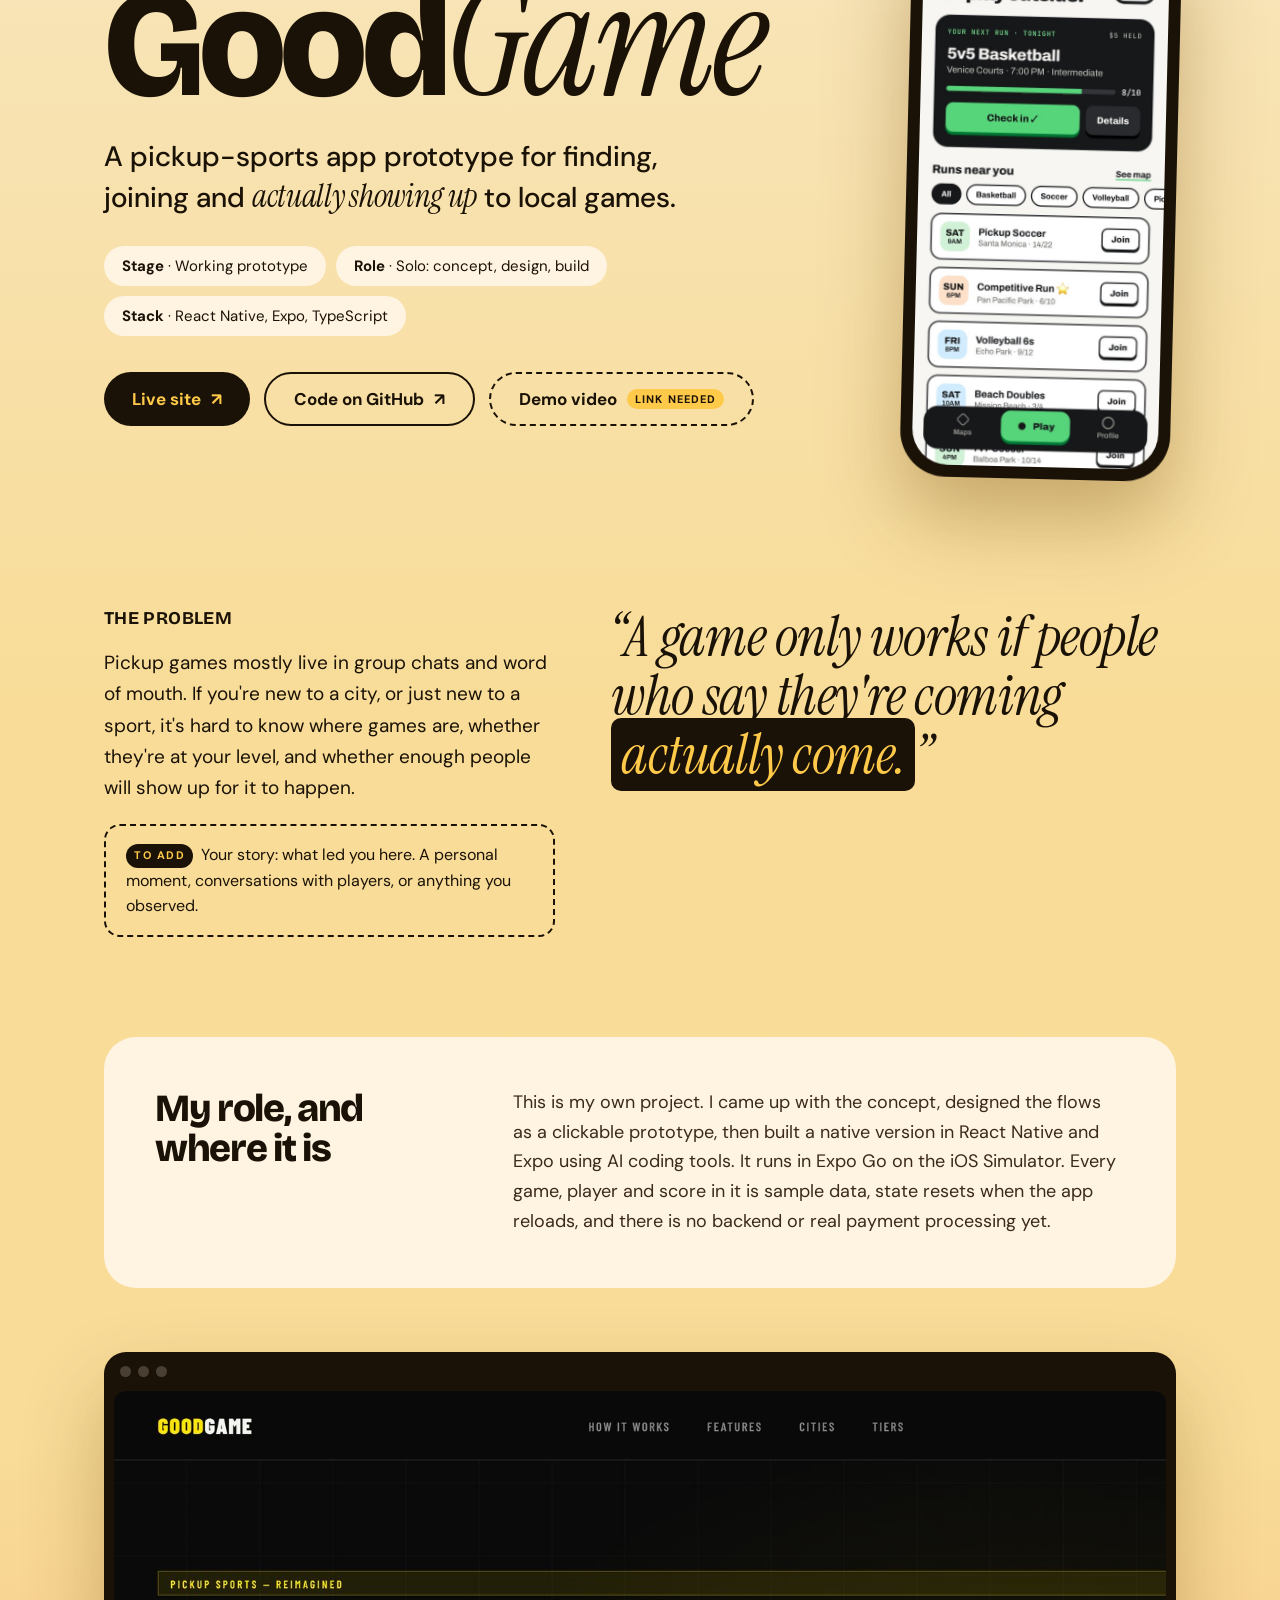
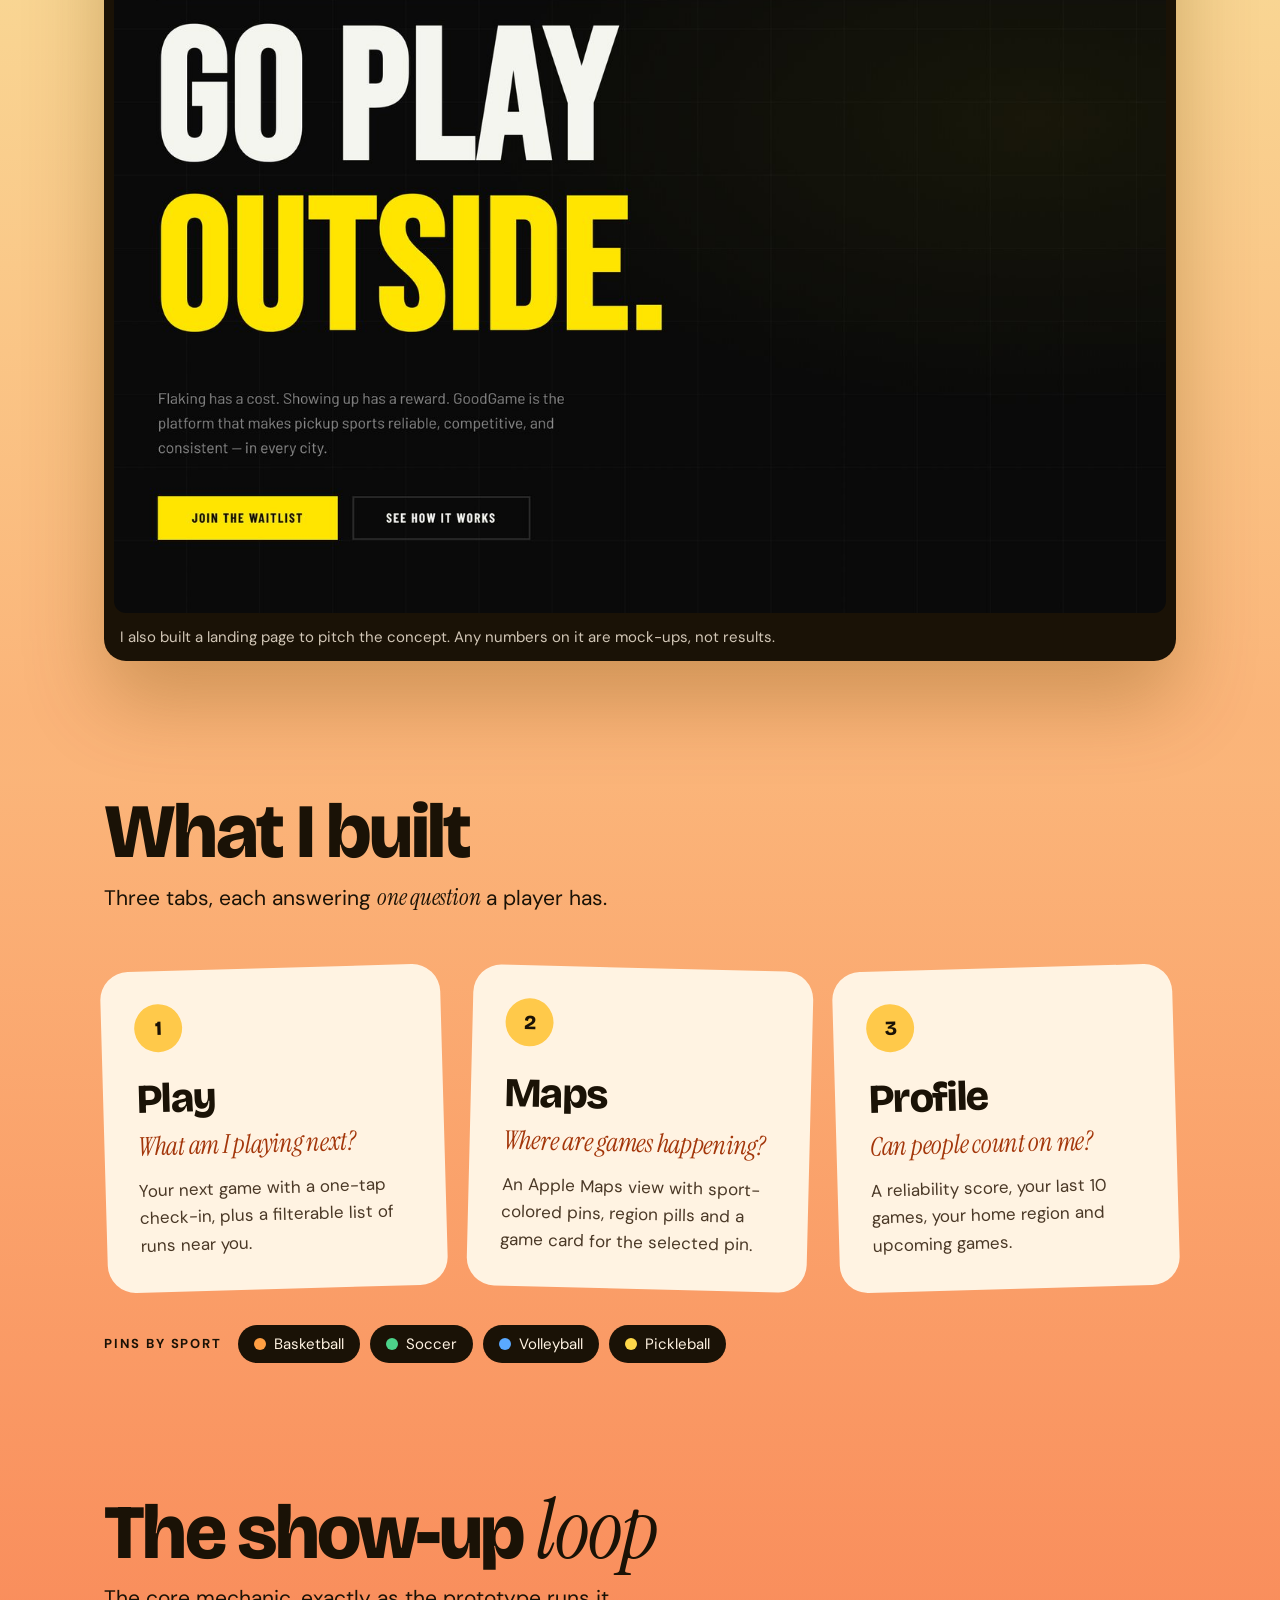
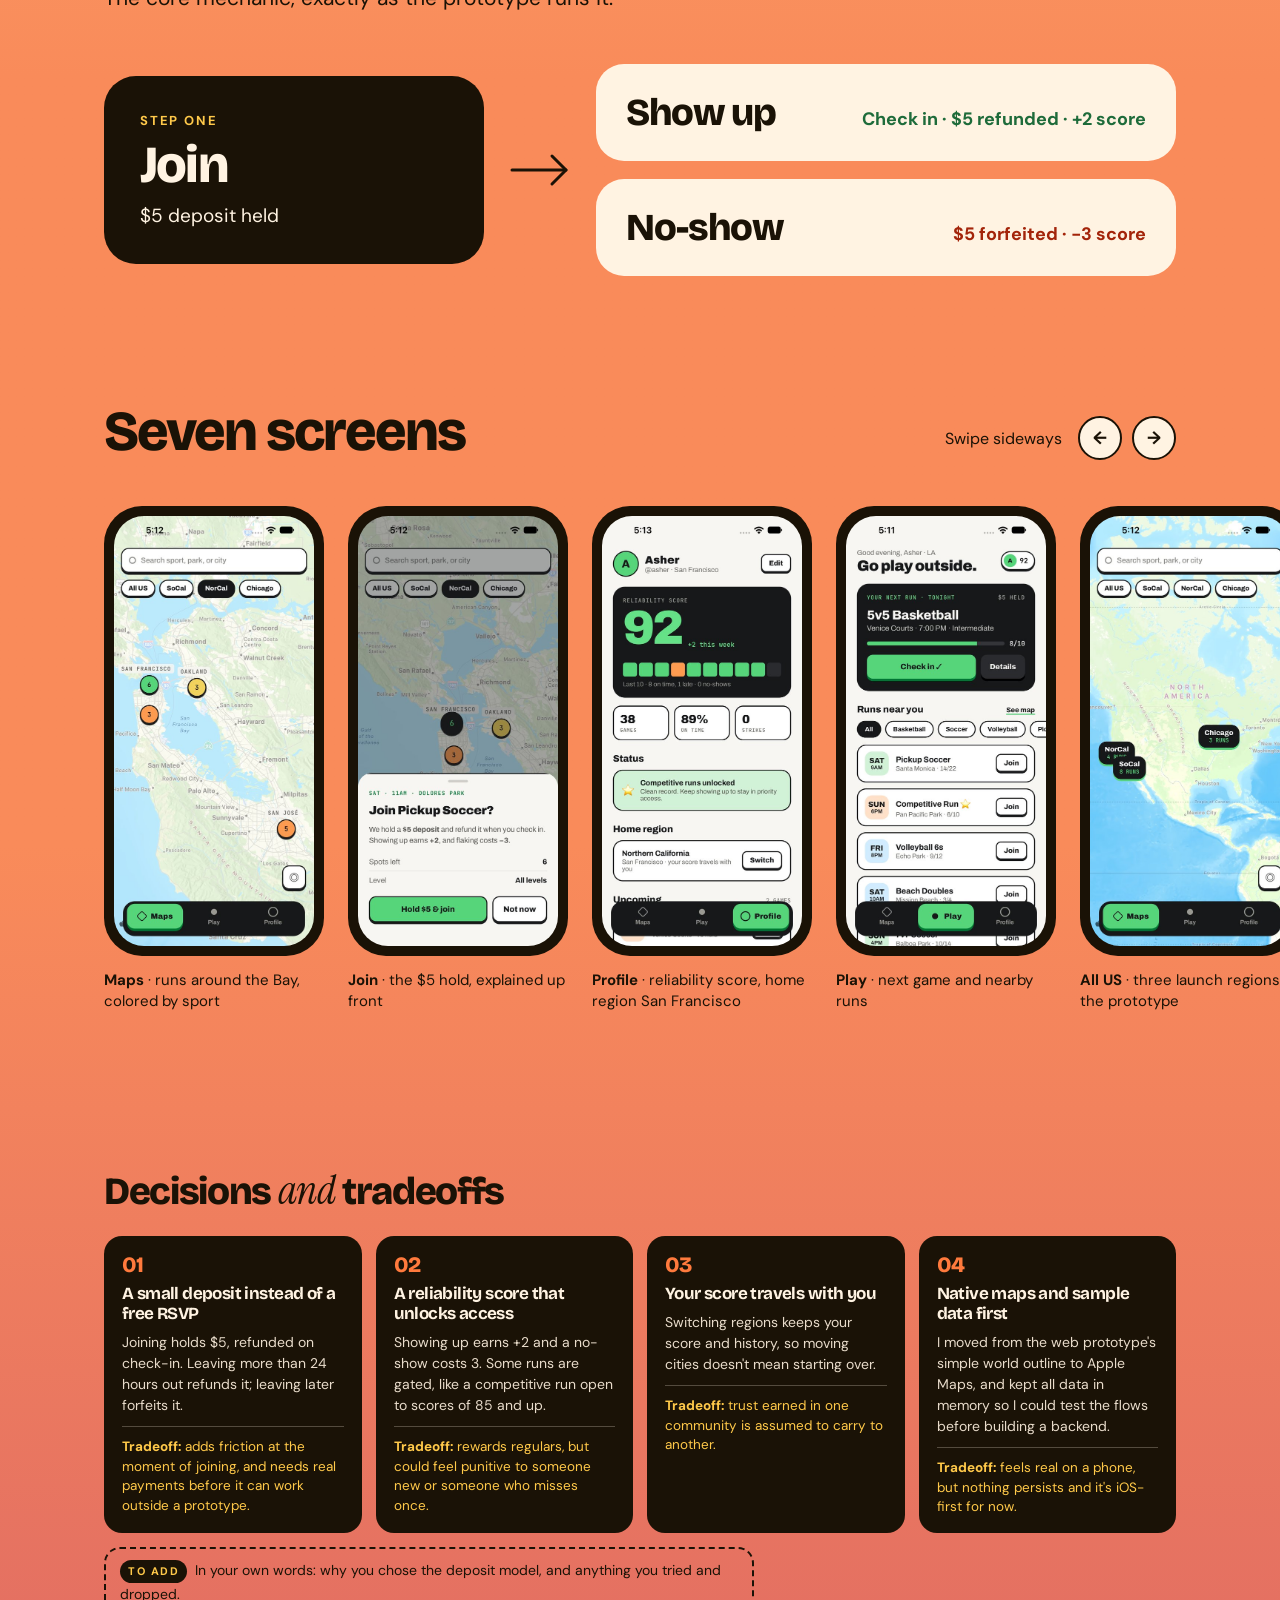
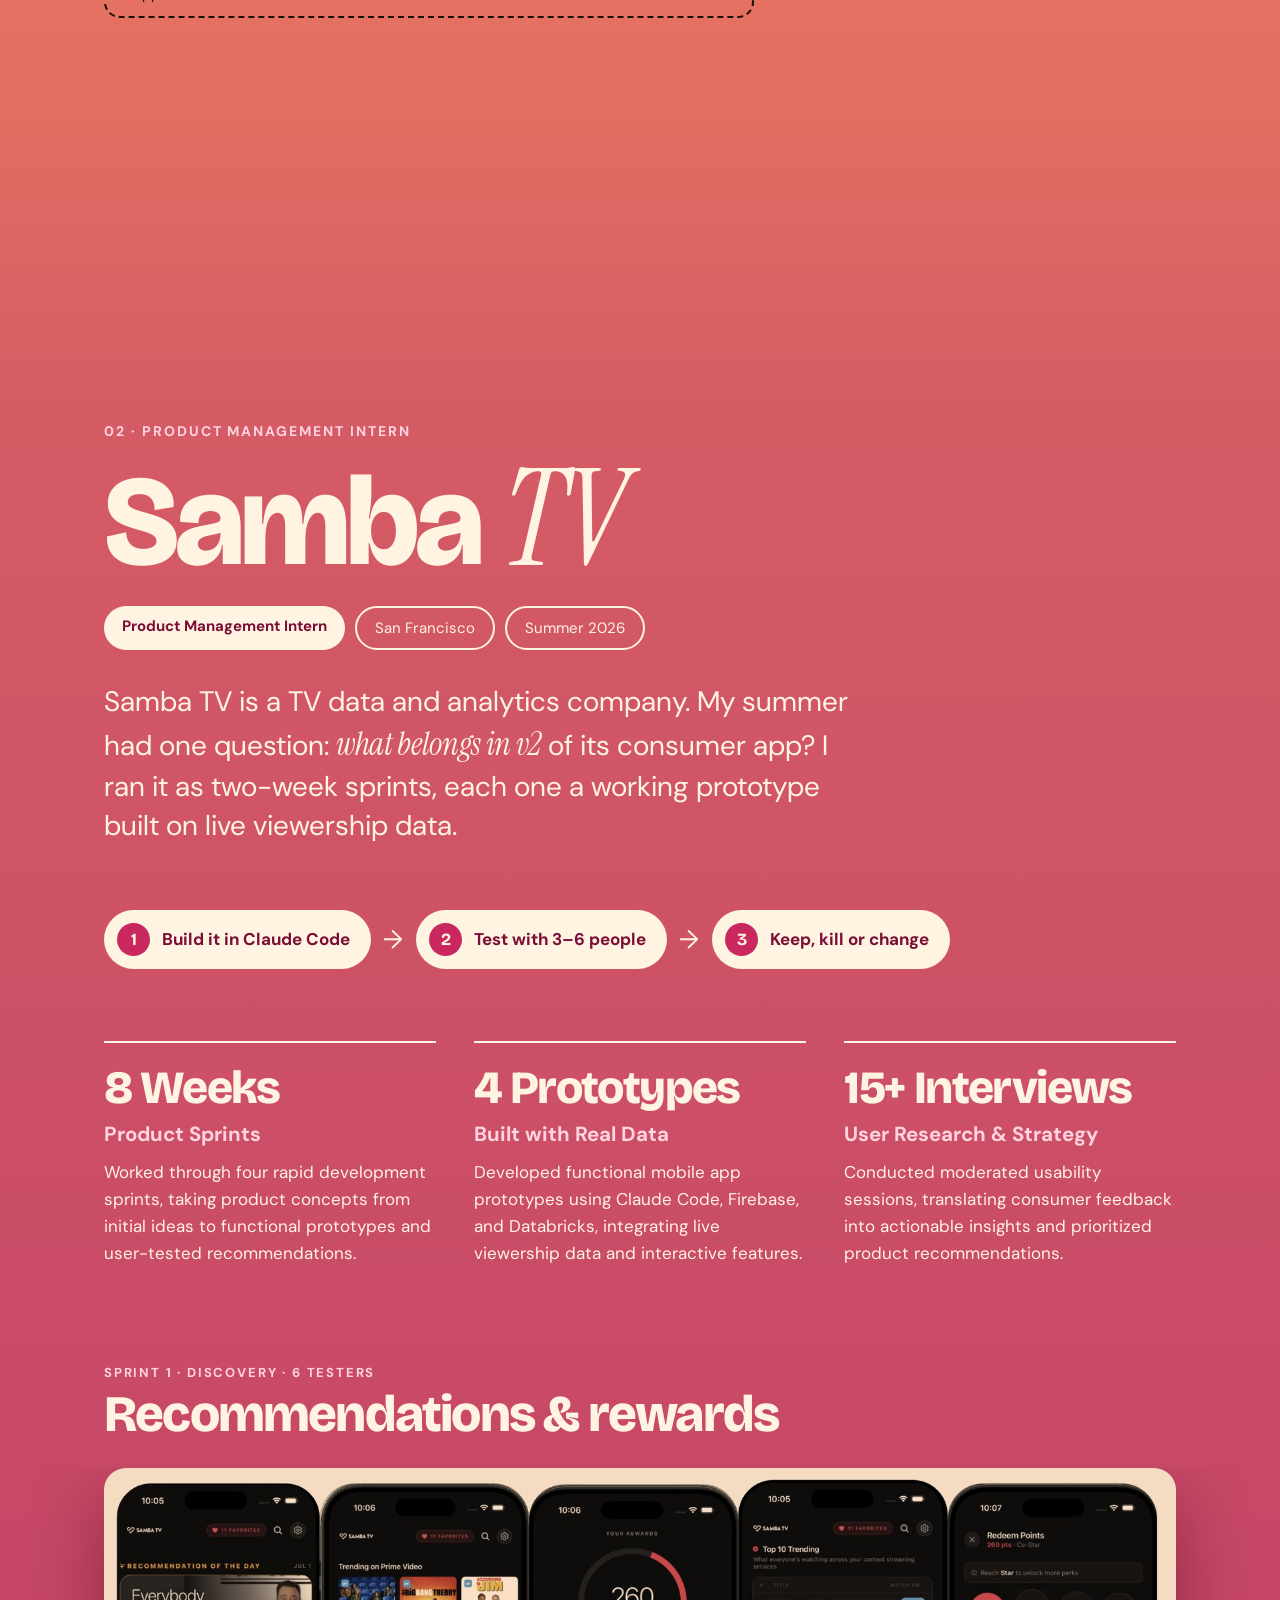
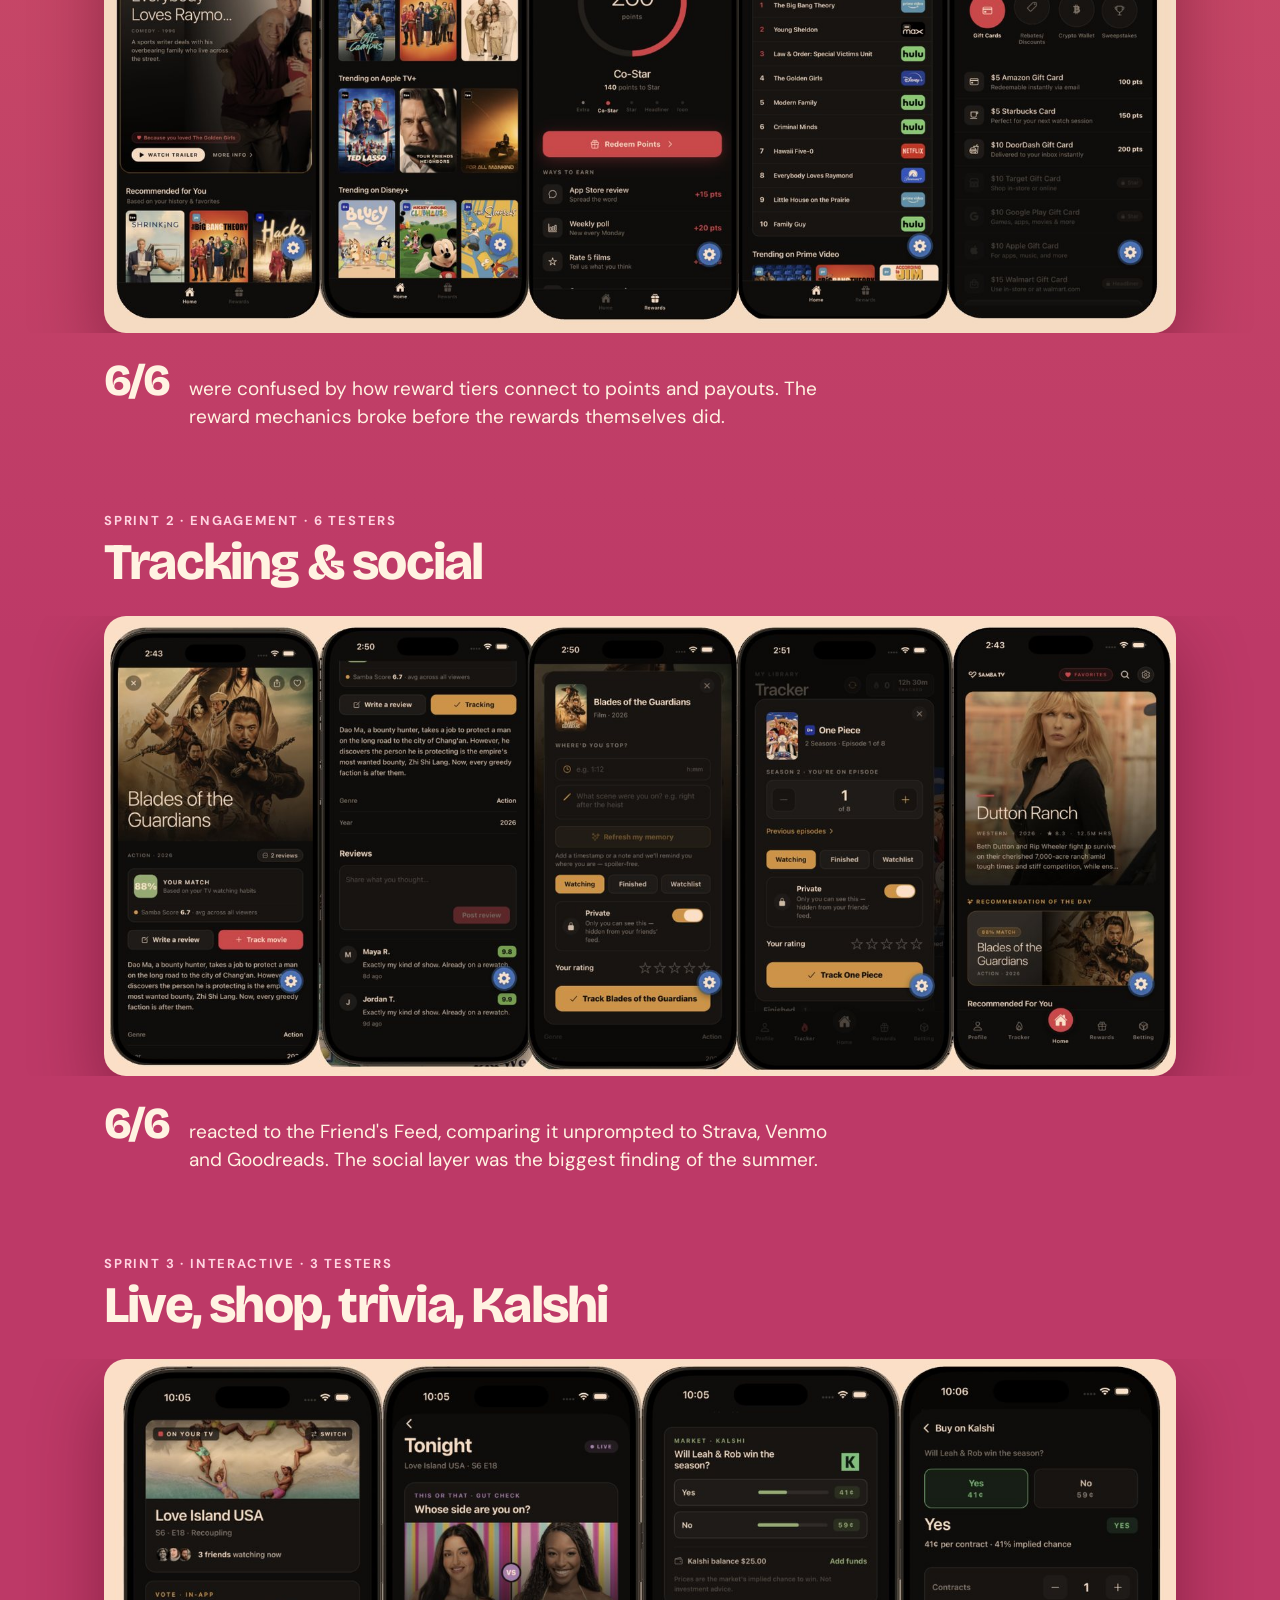
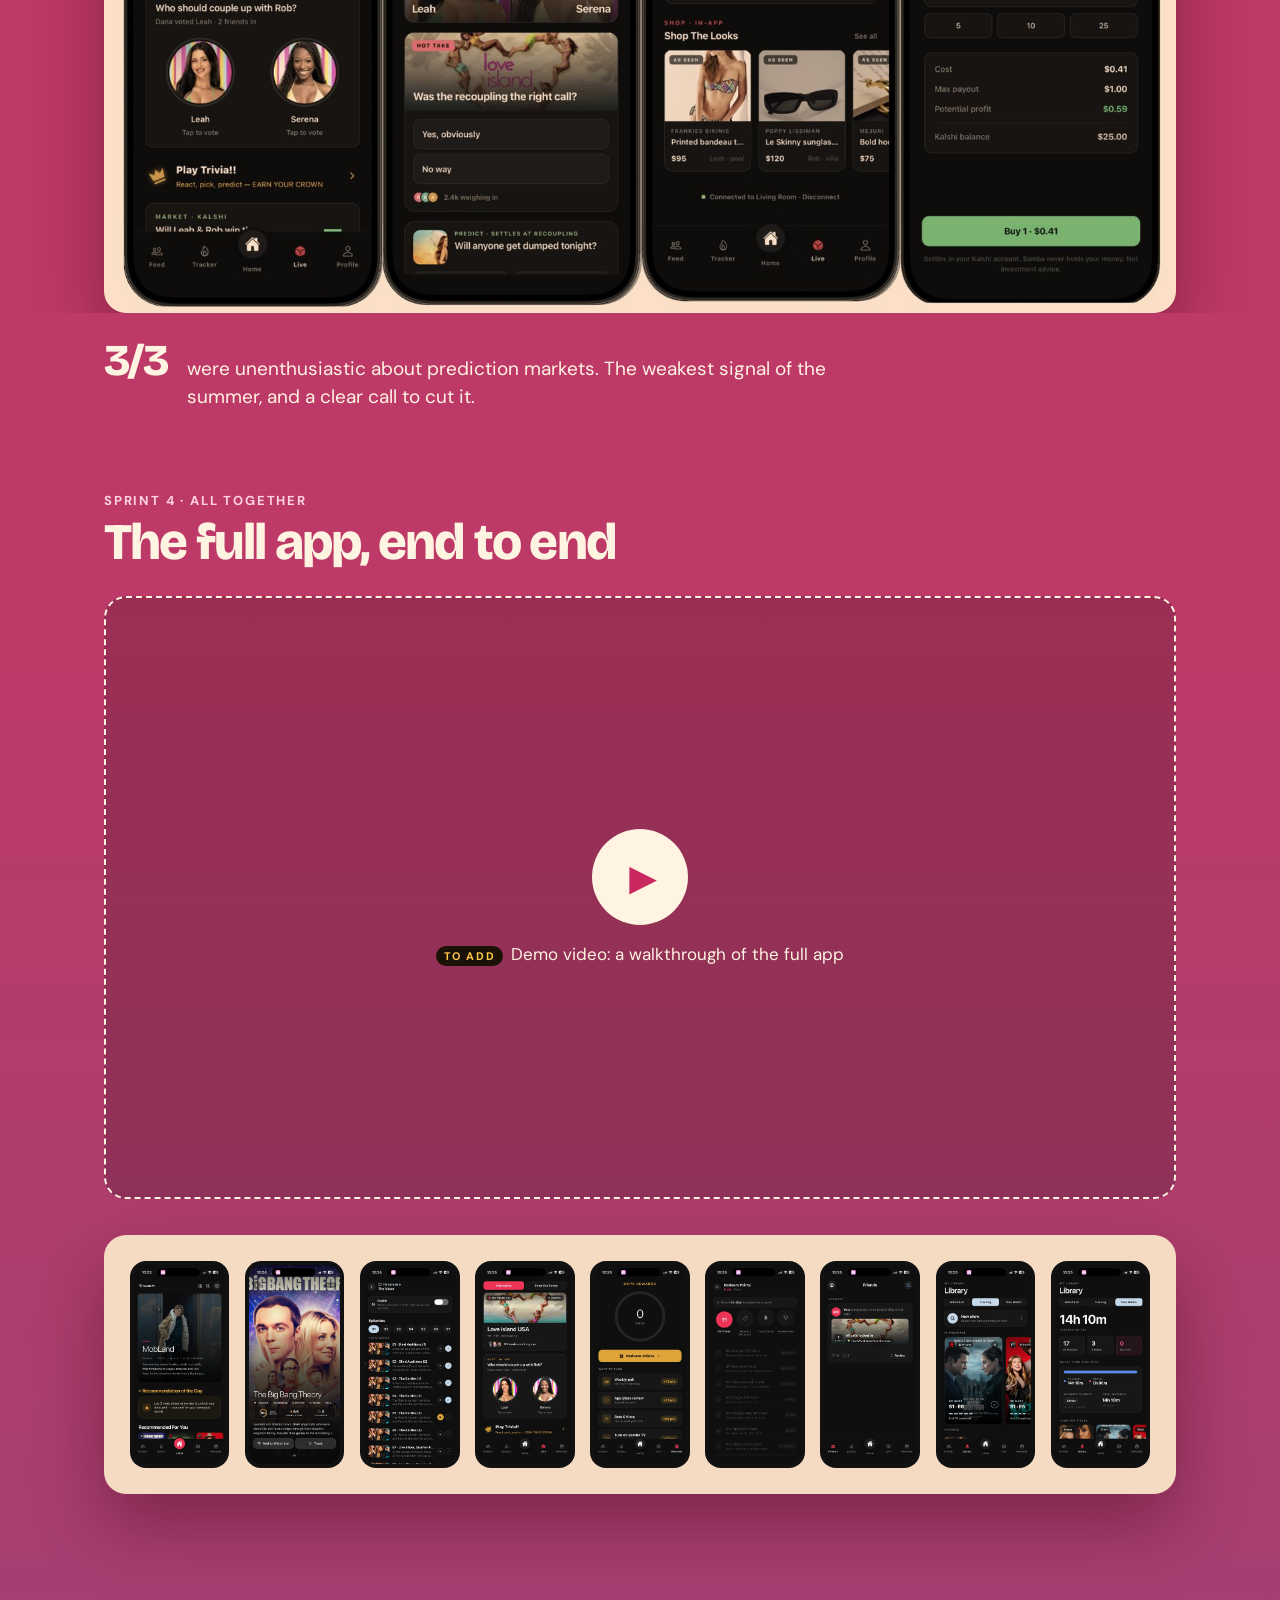
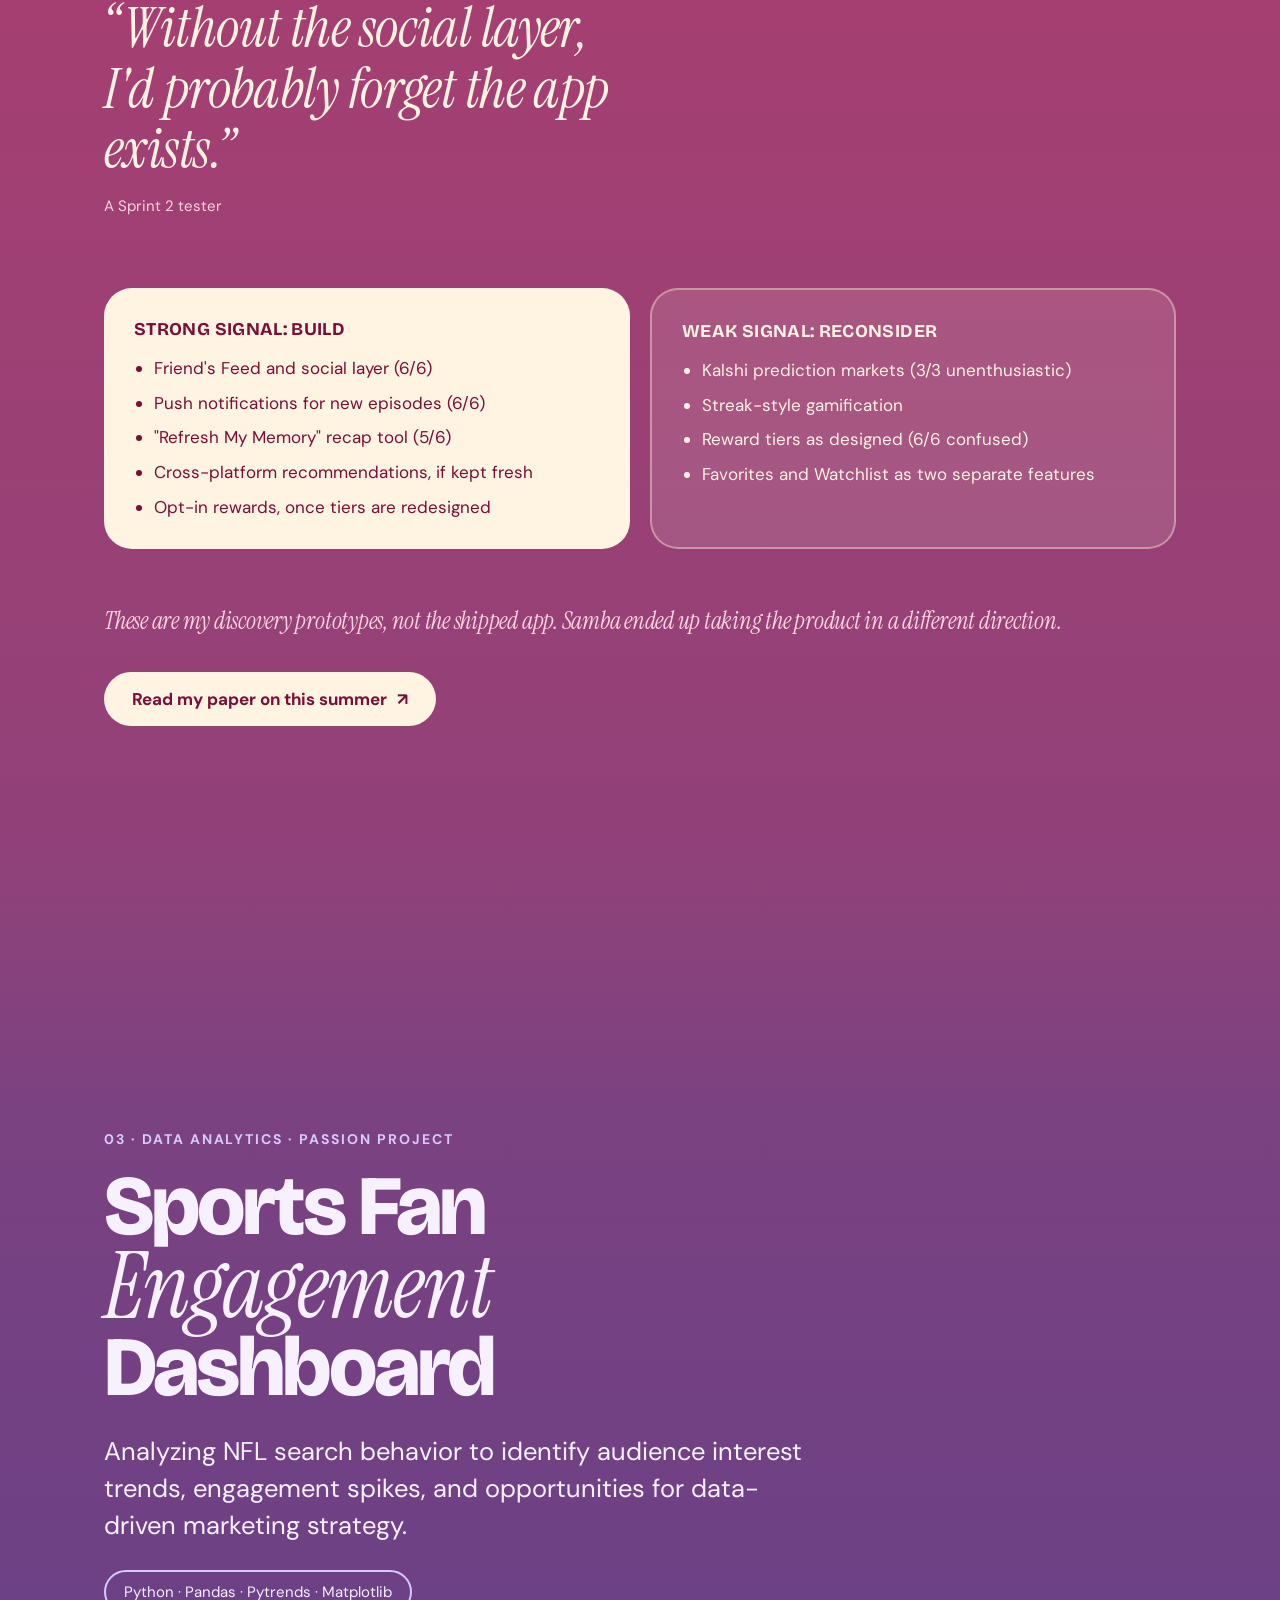
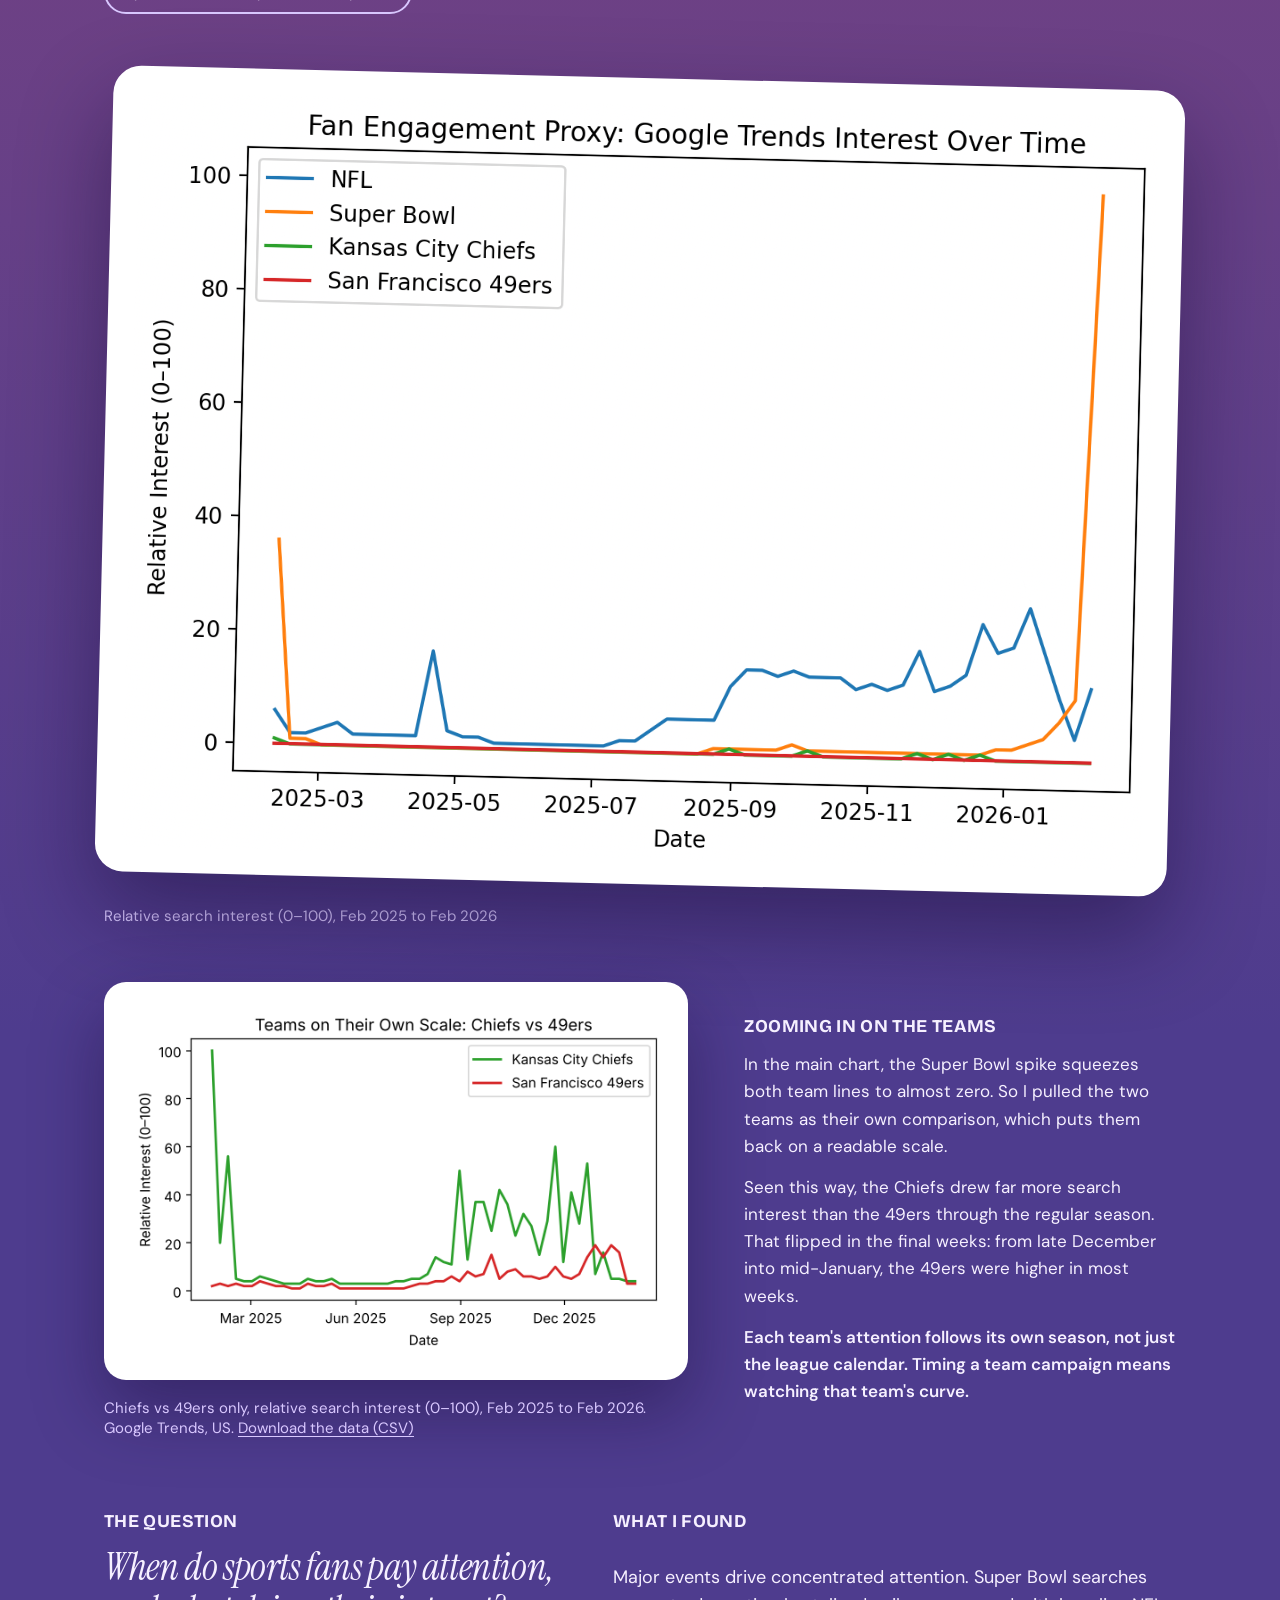
==== commit d4124f3d: "Urban section pink to match the Claremont Columns bubble Co-Authored-By: Claude Opus 5.5 (1M context" ====
--- a/index.html
+++ b/index.html
@@ -49,8 +49,9 @@
   <div class="fade f-dusk" aria-hidden="true"></div>
   <!-- Dusk: Sports data -->
   <section class="sky sky-dusk" id="sports" aria-labelledby="sports-h"></section>
-  <!-- Dusk: urban planning prototypes -->
-  <section class="sky sky-dusk" id="urban" aria-labelledby="urban-h"></section>
+  <div class="fade f-pink" aria-hidden="true"></div>
+  <!-- Pink, like the Claremont Columns bubble: urban planning prototypes -->
+  <section class="sky sky-pink" id="urban" aria-labelledby="urban-h"></section>
   <!-- MassBids, Hiki, Guppo, Jungle Quest: one section each, in their bubble colors (built in main.js) -->
   <div id="playground"></div>
   <section class="sky sky-evening" id="more" aria-labelledby="more-h"></section>
--- a/styles.css
+++ b/styles.css
@@ -150,7 +150,6 @@
 .sky-afternoon { --c: var(--bg-afternoon); --top: color-mix(in oklab, var(--bg-afternoon) 60%, var(--bg-noon)); --bot: color-mix(in oklab, var(--bg-afternoon) 60%, var(--bg-dusk)); color: var(--cream); }
 .sky-dusk { --c: var(--bg-dusk); color: var(--violet-text); }
 #sports { --top: color-mix(in oklab, var(--bg-dusk) 60%, var(--bg-afternoon)); }
-#urban { --bot: color-mix(in oklab, var(--bg-dusk) 60%, var(--bg-evening)); }
 .sky-evening { --c: var(--bg-evening); color: var(--indigo-text); }
 #more { --bot: color-mix(in oklab, var(--bg-evening) 60%, var(--night)); }
 :root { --pick-bot: color-mix(in oklab, var(--dawn) 80%, var(--bg-morning)); }
@@ -205,8 +204,8 @@
 .tone-morning .bubble-s { color: #4A2A08; }
 .tone-afternoon { --zoom: #D61F5B; color: #FFF6F0; text-shadow: 0 1px 2px rgba(80,0,30,.35); background: radial-gradient(circle at 32% 26%, #FFC2D1 0%, #FF5C8A 34%, #D61F5B 70%, #8E0F3E 100%); box-shadow: inset -22px -28px 50px rgba(90,0,30,.42), inset 12px 16px 30px rgba(255,255,255,.4), 0 36px 64px -20px rgba(214,31,91,.6), 0 12px 24px -12px rgba(90,0,30,.35); }
 .tone-afternoon .bubble-s { color: #FFE3EA; }
-.tone-night { --zoom: #2A1C86; color: #F4EFFF; background: radial-gradient(circle at 32% 26%, #A99BFF 0%, #5B45D6 32%, #2A1C86 68%, #0F0A35 100%); box-shadow: inset -20px -26px 46px rgba(5,0,30,.5), inset 10px 14px 28px rgba(200,190,255,.35), 0 34px 60px -20px rgba(60,40,180,.6), 0 12px 22px -12px rgba(15,10,53,.4); }
-.tone-night .bubble-s { color: #D6CFFF; }
+.tone-night { --zoom: #1C2A66; color: #F2F5FF; background: radial-gradient(circle at 32% 26%, #9FB2F0 0%, #3A52A8 30%, #1C2A66 66%, #0A1236 100%); box-shadow: inset -20px -26px 46px rgba(0,5,30,.55), inset 10px 14px 28px rgba(190,205,255,.32), 0 34px 60px -20px rgba(28,42,102,.6), 0 12px 22px -12px rgba(10,18,54,.45); }
+.tone-night .bubble-s { color: #D3DCFF; }
 .tone-teal { --zoom: #1FB5B0; color: #062A2E; background: radial-gradient(circle at 32% 26%, #C8FFF3 0%, #5EE6CF 36%, #1FB5B0 72%, #0B6E7E 100%); box-shadow: inset -18px -22px 40px rgba(0,60,70,.35), inset 10px 14px 26px rgba(255,255,255,.5), 0 30px 54px -18px rgba(20,170,170,.6), 0 10px 20px -10px rgba(0,60,70,.3); }
 .tone-teal .bubble-s { color: #0E4448; }
 .tone-dusk { --zoom: #7232E0; color: #FFFFFF; text-shadow: 0 1px 2px rgba(40,0,90,.35); background: radial-gradient(circle at 32% 26%, #E2C4FF 0%, #A86BFF 30%, #7232E0 66%, #3D1194 100%); box-shadow: inset -22px -26px 48px rgba(30,0,80,.45), inset 12px 16px 30px rgba(255,255,255,.4), 0 36px 62px -20px rgba(114,50,224,.6), 0 12px 22px -12px rgba(40,0,90,.35); }
@@ -600,8 +599,8 @@
 .proj { scroll-margin-top: 0; }
 .proj-light { color: var(--ink); }
 .proj-light .eyebrow { color: rgba(26,18,6,.62); }
-.proj-dark { color: #F4EFFF; }
-.proj-dark .eyebrow { color: #C9C0FF; }
+.proj-dark { color: #F2F5FF; }
+.proj-dark .eyebrow { color: #B9C6F5; }
 .proj-shots { margin-top: clamp(40px, 5vw, 64px); display: grid; gap: clamp(14px, 2vw, 24px); }
 .proj-shots img { width: 100%; display: block; border-radius: 20px; box-shadow: 0 30px 70px rgba(10,10,40,.32); }
 .proj-shots.one { max-width: 1040px; }
@@ -613,6 +612,62 @@
 .proj-foot { margin-top: clamp(32px, 4vw, 48px); max-width: 760px; }
 .proj-body { font-size: clamp(17px, 1.5vw, 20px); line-height: 1.6; }
 .proj-light .proj-body { color: rgba(26,18,6,.82); }
-.proj-dark .proj-body { color: #DCD6FF; }
+.proj-dark .proj-body { color: #D6DEFA; }
 .proj-light .pill-proj { background: var(--ink); color: var(--cream); }
-.proj-dark .pill-proj { background: #F4EFFF; color: #2A1C86; }
+.proj-dark .pill-proj { background: #F2F5FF; color: #1C2A66; }
+.proj-role { margin-top: 18px; font-size: 18px; font-weight: 600; }
+.proj-role .label { display: block; margin-bottom: 4px; font-size: 13px; letter-spacing: .14em; text-transform: uppercase; opacity: .65; }
+.urban-role { margin-top: 18px; max-width: 700px; font-size: clamp(17px, 1.5vw, 20px); line-height: 1.6; color: var(--lilac); }
+/* Sports: second chart, the two teams on their own scale */
+.teams { margin-top: 56px; display: flex; flex-wrap: wrap; gap: 32px 56px; align-items: center; }
+.teams-fig { flex: 1.25 1 420px; min-width: 0; margin: 0; }
+.teams-fig .chart-card { border-radius: 22px; padding: clamp(10px, 1.4vw, 20px); box-shadow: 0 30px 70px rgba(20,8,50,.4); }
+.teams-fig .chart-card img { width: 100%; height: auto; display: block; border-radius: 10px; }
+.teams-fig figcaption { margin-top: 18px; font-size: 15px; color: var(--lilac); }
+.teams-fig figcaption a { color: inherit; text-decoration: underline; text-underline-offset: 3px; white-space: nowrap; }
+.teams-text { flex: 1 1 300px; min-width: 0; }
+.teams-text p { margin-top: 14px; font-size: 17px; line-height: 1.6; }
+.teams-text p:last-child { font-weight: 600; }
+/* GoodGame decisions: compact, four across on desktop */
+.dec-h { font-size: clamp(28px, 3vw, 40px); line-height: 1; font-weight: 800; }
+.decisions { margin-top: 24px; grid-template-columns: repeat(auto-fit, minmax(min(240px, 100%), 1fr)); gap: 14px; }
+.dec { border-radius: 18px; padding: 18px 18px 16px; }
+.dec-n { font-size: 22px; }
+.dec h4 { margin-top: 8px; font-size: 17px; line-height: 1.2; }
+.dec-b { margin-top: 8px; font-size: 14px; line-height: 1.5; }
+.dec-t { margin-top: 10px; padding-top: 10px; font-size: 13.5px; line-height: 1.45; }
+.sky-noon .dec ~ .todo-box, .sky-noon .decisions + .todo-box { margin-top: 14px; font-size: 14px; padding: 10px 14px; }
+/* Sports: FanSignal, the product layer built on the research */
+#sports .pill-line { border-color: var(--violet-text); color: var(--violet-text); }
+.fs { margin-top: clamp(80px, 9vw, 130px); padding-top: clamp(48px, 5vw, 72px); border-top: 1px solid rgba(232,222,255,.22); }
+.fs .eyebrow { color: var(--lilac); }
+.fs-title { margin-top: 14px; font-size: clamp(44px, 6vw, 84px); line-height: .95; font-weight: 800; }
+.fs .lead { margin-top: 24px; }
+.fs-problem { margin-top: 16px; max-width: 700px; font-size: clamp(17px, 1.5vw, 19px); line-height: 1.6; opacity: .85; }
+.fs-flow { margin: 28px 0 0; padding: 0; list-style: none; display: flex; flex-wrap: wrap; gap: 8px; counter-reset: fs; }
+.fs-flow li { counter-increment: fs; padding: 8px 14px; border-radius: 999px; background: rgba(255,255,255,.1); font-size: 14px; font-weight: 600; }
+.fs-flow li::before { content: counter(fs) " · "; color: var(--lilac); }
+.fs-shots { margin: 44px 0 0; }
+.fs-grid { display: grid; grid-template-columns: minmax(0, 2.05fr) minmax(0, 1fr); gap: 16px; align-items: start; }
+.fs-grid .zoomable { background: #12162B; padding: 0; border-radius: 16px; overflow: hidden; box-shadow: 0 30px 70px rgba(10,5,40,.45); }
+.fs-grid .zoomable img { display: block; width: 100%; height: auto; }
+@media (hover: hover) { .fs-grid .zoomable:hover { transform: scale(1.03); } }
+@media (max-width: 700px) { .fs-grid { grid-template-columns: minmax(0, 1fr); } }
+.fs-shots figcaption { margin-top: 14px; font-size: 15px; color: var(--lilac); }
+.fs-features { margin: 44px 0 0; padding: 0; list-style: none; display: grid; grid-template-columns: repeat(auto-fit, minmax(min(280px, 100%), 1fr)); gap: 26px 40px; }
+.fs-features h4 { font-size: 19px; font-weight: 700; }
+.fs-features p { margin-top: 6px; font-size: 15.5px; line-height: 1.55; opacity: .85; }
+.fs .actions { margin-top: 36px; display: flex; flex-wrap: wrap; gap: 12px; }
+.fs .actions .pill-lilac { margin-top: 0; }
+.fs-note { margin-top: 18px; max-width: 700px; font-size: 14px; line-height: 1.5; color: var(--lilac); }
+
+/* Urban / Claremont Columns: pink, like its bubble. Dark plum text; the lilac tokens are remapped for pink. */
+:root { --bg-pink: #F39BBE; }
+#sports { --bot: color-mix(in oklab, var(--bg-dusk) 60%, var(--bg-pink)); }
+.f-pink { --from: color-mix(in oklab, var(--bg-dusk) 60%, var(--bg-pink)); --to: color-mix(in oklab, var(--bg-pink) 60%, var(--bg-dusk)); }
+.sky-pink { --c: var(--bg-pink); --top: color-mix(in oklab, var(--bg-pink) 60%, var(--bg-dusk)); color: #3A0A1F;
+  --lilac: #8A1E4E; --lilac-text: #4E1230; --violet-text: #3A0A1F; --lilac-ink: #FFF0F5; --hob-pink: #7A0E36; }
+.sky-pink .eyebrow { color: #7A0E36; }
+#urban .proto-steps .disp { color: #FF9CC2; }
+#urban .proto-hyp { background: rgba(255,255,255,.28); border-color: rgba(58,10,31,.22); }
+#urban .todo-box { border-color: #3A0A1F; }
